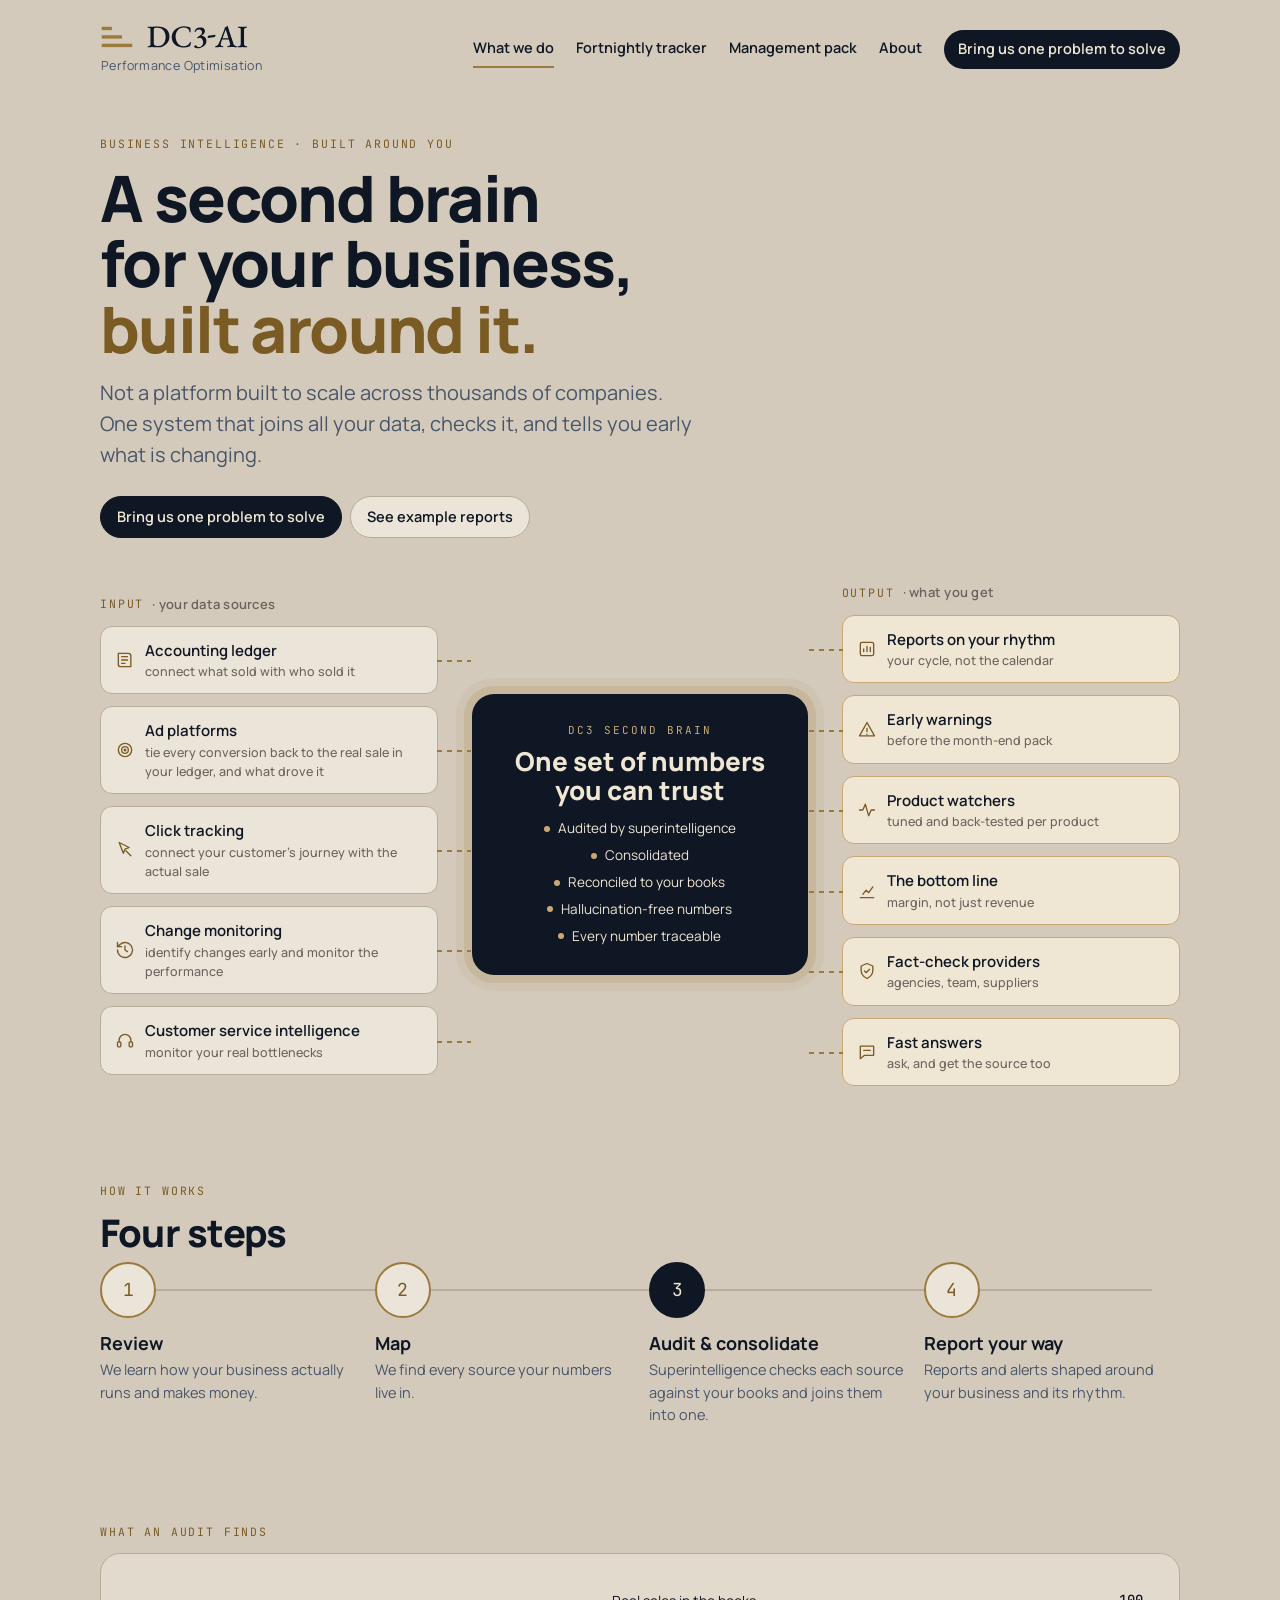
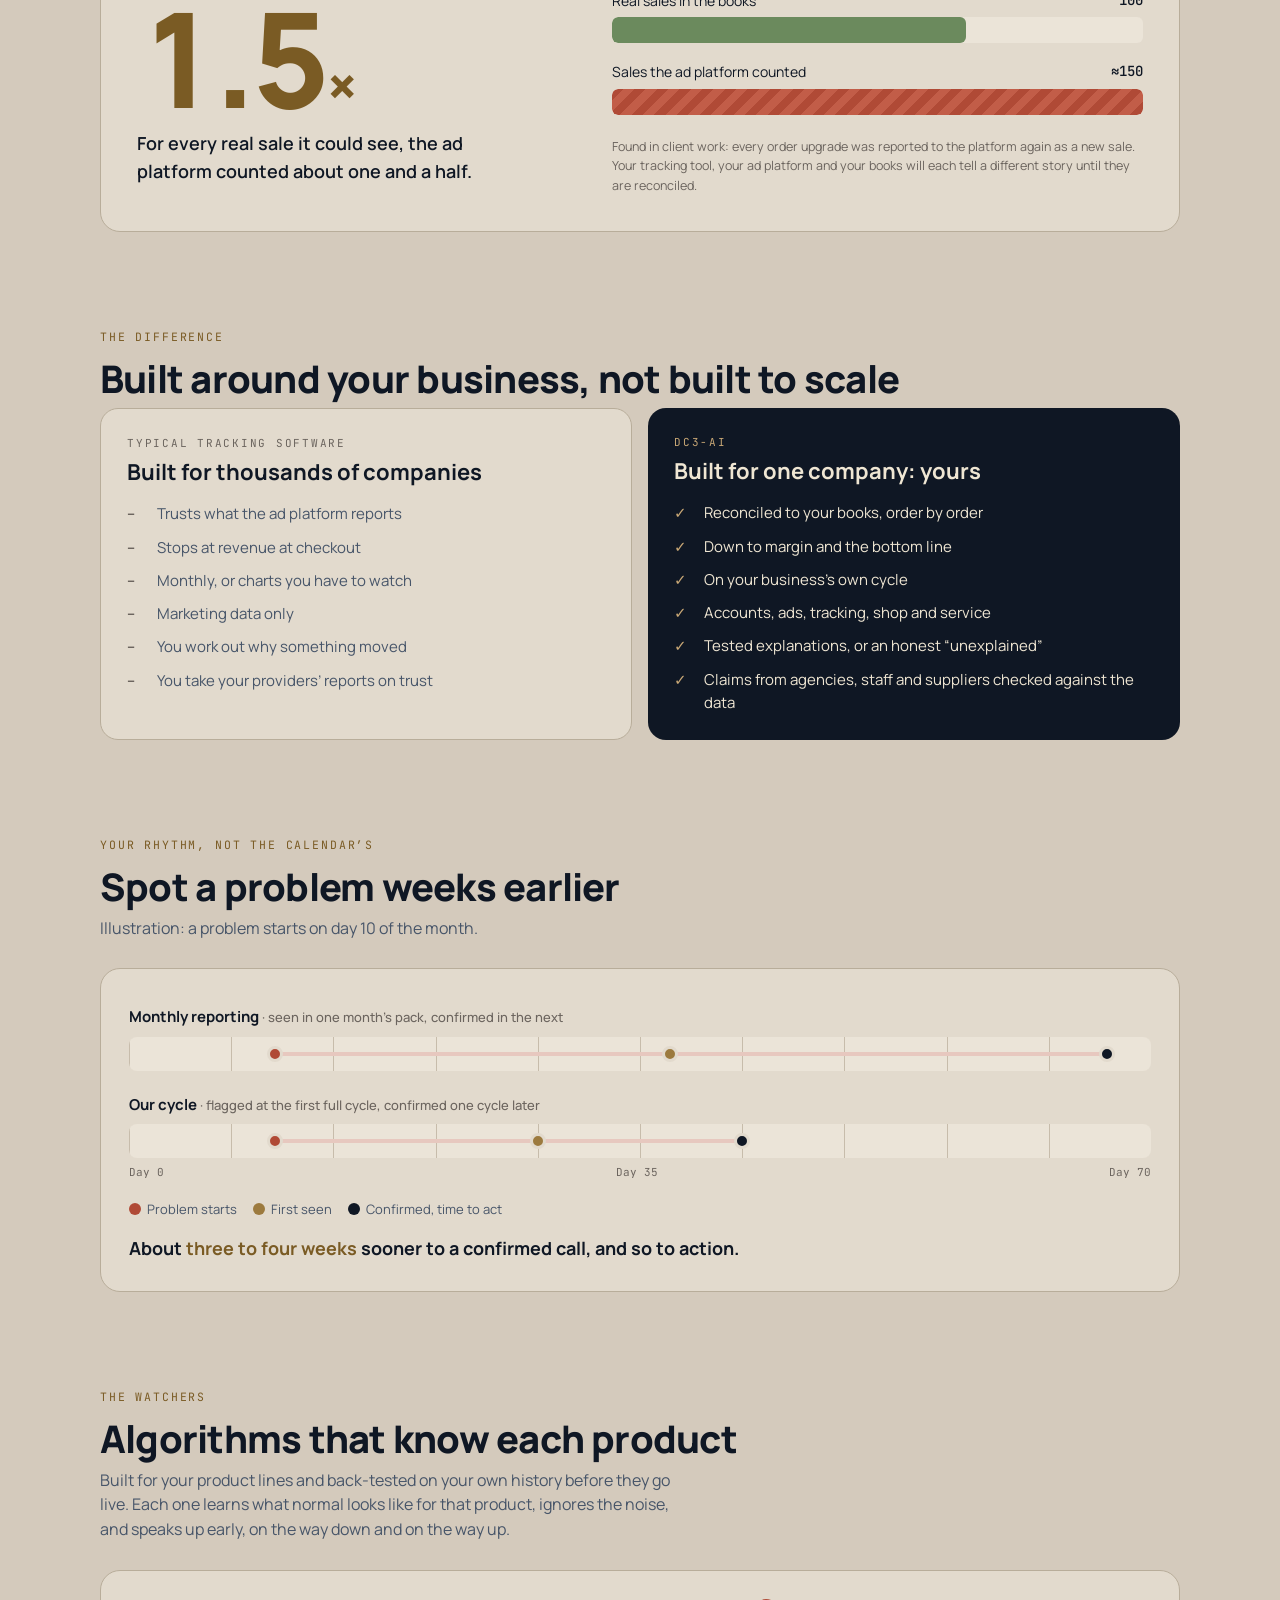
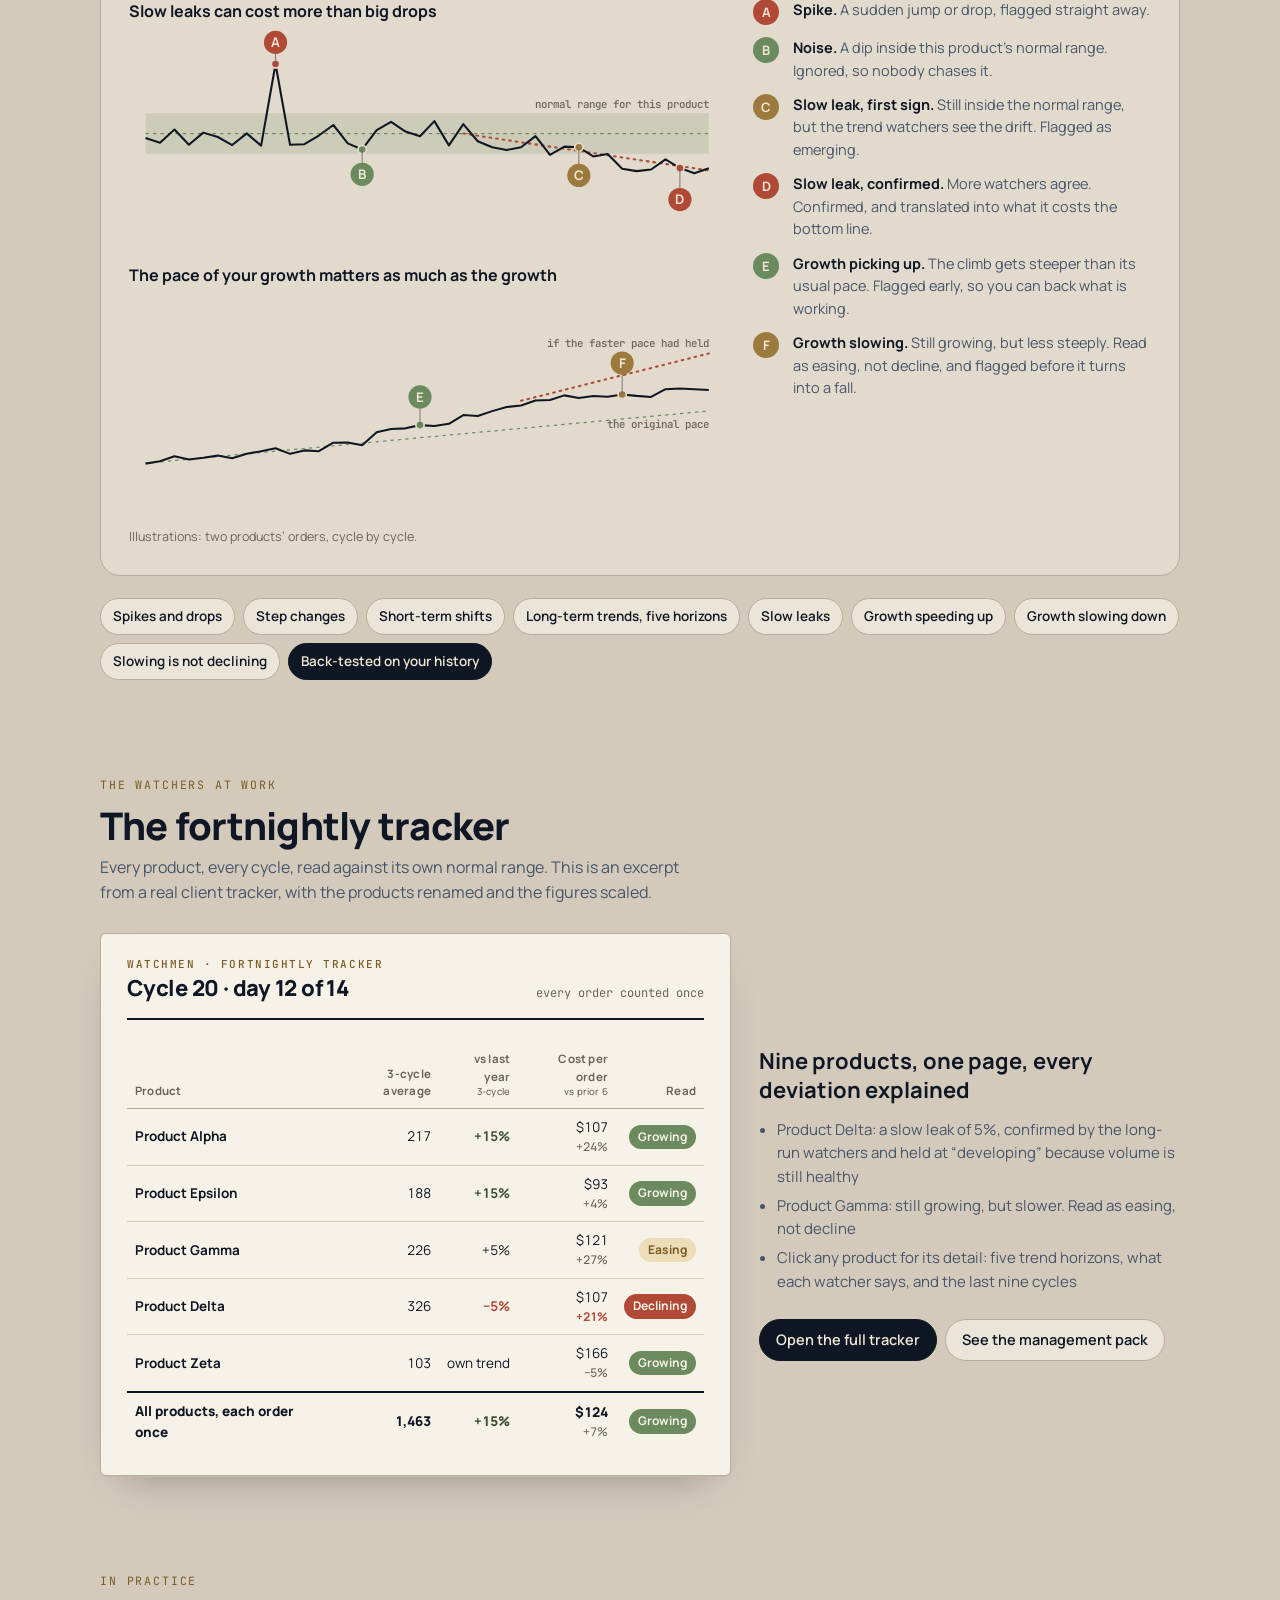
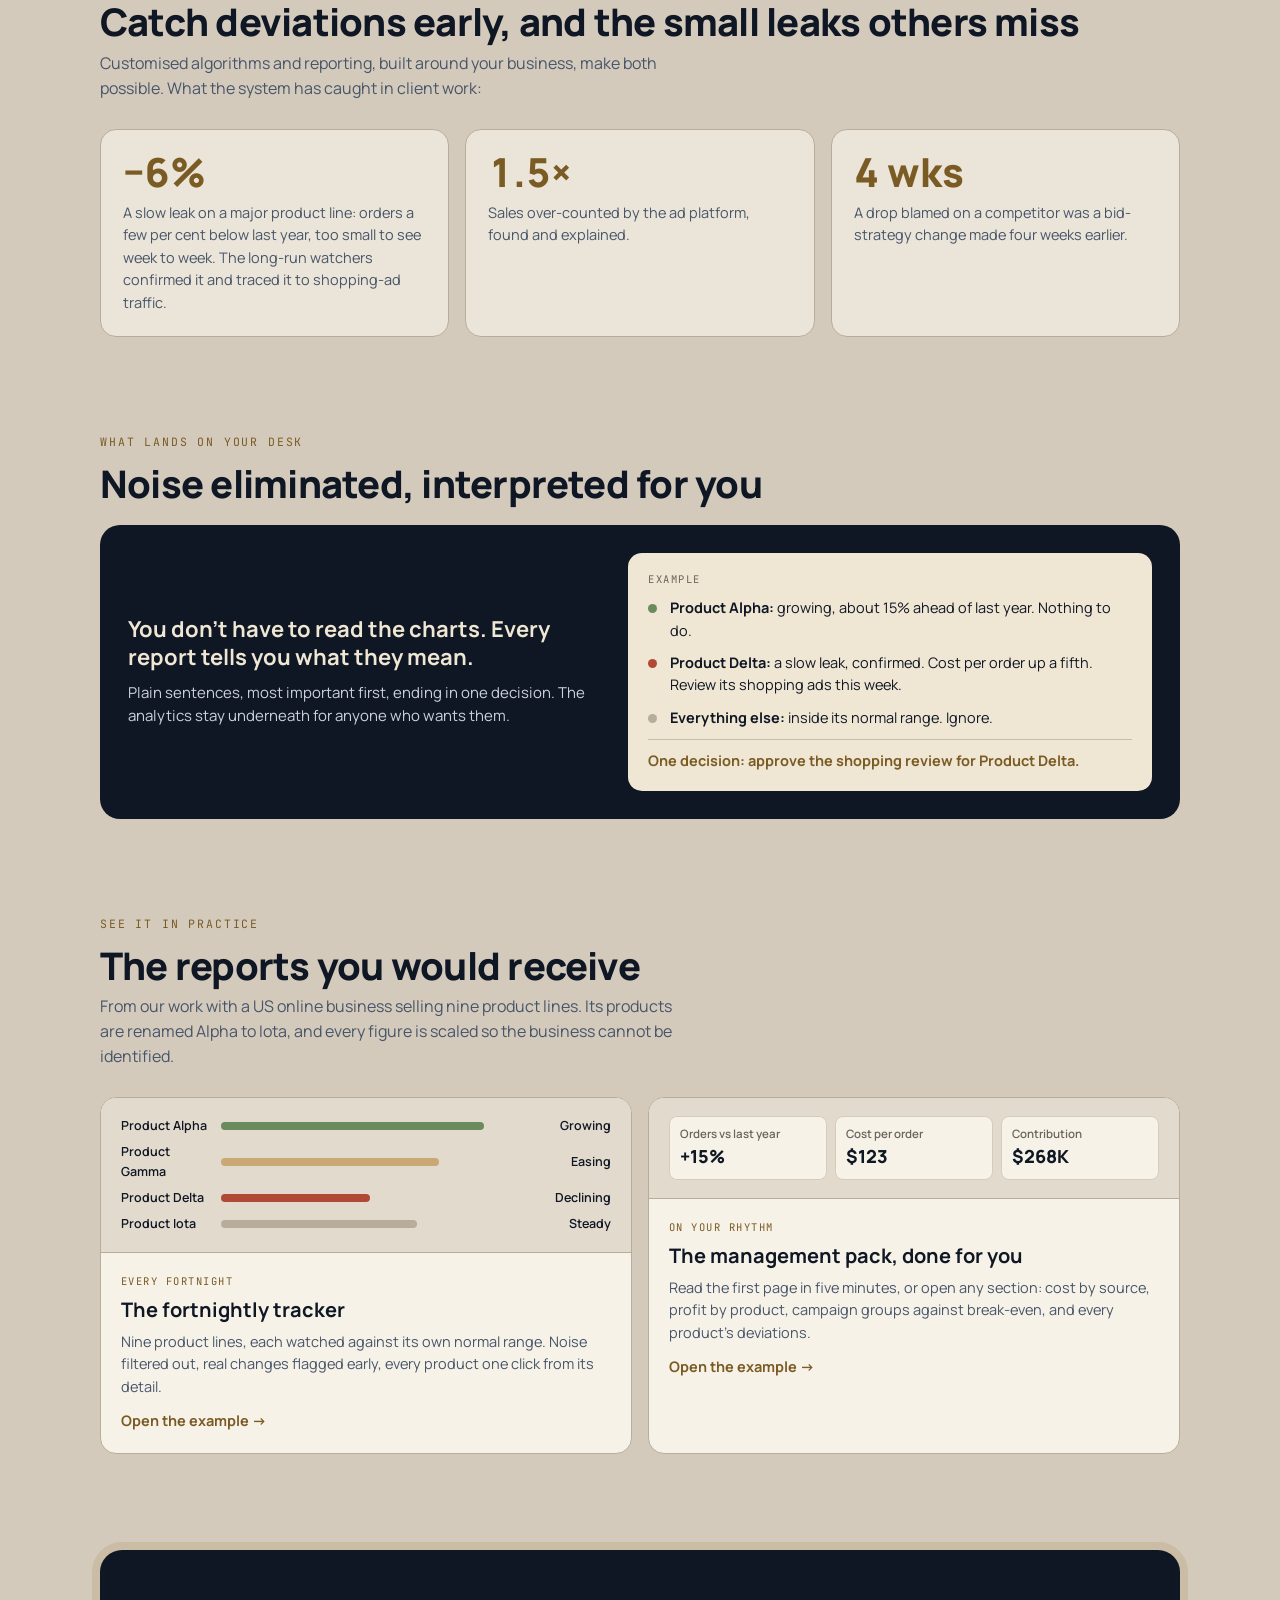
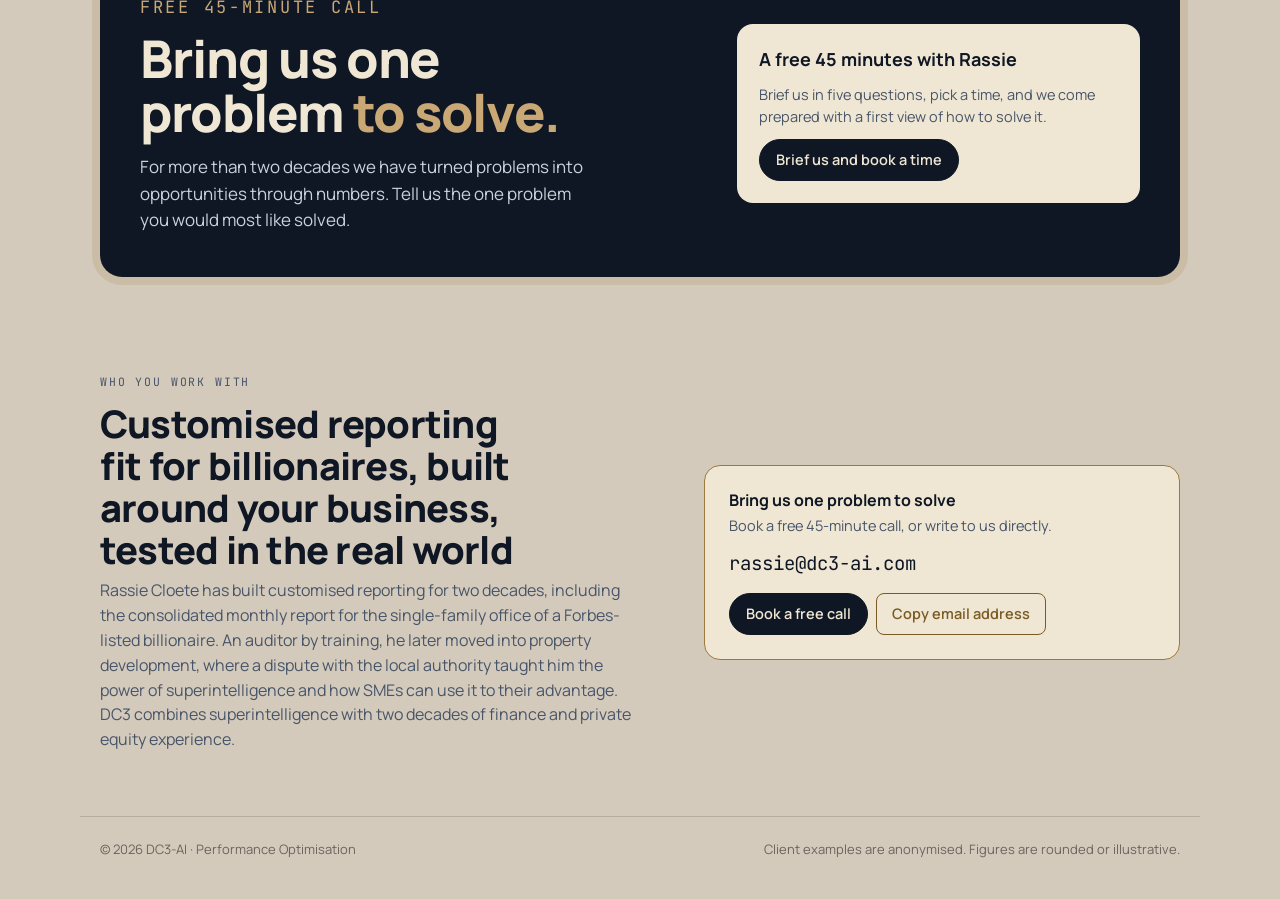
==== index.html @ 1745ac13 "Publish site from dc3-web-and-brand@0e9f03c" ====
<!doctype html>
<html lang="en-GB">
<head>
<meta charset="utf-8">
<meta name="viewport" content="width=device-width, initial-scale=1, viewport-fit=cover">
<title>DC3-AI · Performance Optimisation</title>
<meta name="description" content="A second brain for your business: every source joined, checked against your books, and turned into reports and early warnings built around how you make money.">
<link rel="icon" href="assets/favicon.svg" type="image/svg+xml">
<link rel="preconnect" href="https://fonts.googleapis.com">
<link rel="preconnect" href="https://fonts.gstatic.com" crossorigin>
<link href="https://fonts.googleapis.com/css2?family=Manrope:wght@400;500;600;700;800&family=JetBrains+Mono:wght@400;500&display=swap" rel="stylesheet">
<link rel="stylesheet" href="assets/site.css?v=2f9d309c">
</head>
<body>
<header class="site-head">
  <a class="lockup" href="index.html" aria-label="DC3-AI home">
    <img src="assets/logo.svg" alt="DC3-AI" width="150" height="26">
    <span class="descriptor">Performance Optimisation</span>
  </a>
  <nav class="site-nav" aria-label="Main">
    <a href="index.html" aria-current="page">What we do</a>
    <a href="examples/online-retail/fortnightly-tracker.html">Fortnightly tracker</a>
    <a href="examples/online-retail/management-pack.html">Management pack</a>
    <a href="index.html#about">About</a>
    <a class="cta" href="solve.html">Bring us one problem to solve</a>
  </nav>
</header>
<main class="wrap">
  <!-- HERO + DIAGRAM -->
  <div class="hero">
  <p class="eyebrow">Business intelligence · built around you</p>
  <h1>A second brain for your business, <em>built around it.</em></h1>
  <p class="lede">Not a platform built to scale across thousands of companies. One system that joins all your data, checks it, and tells you early what is changing.</p>

  <div class="button-row">
    <a class="btn key" href="solve.html">Bring us one problem to solve</a>
    <a class="btn" href="examples/index.html">See example reports</a>
  </div>
  </div>

  <div class="brain-map" role="img" aria-label="Your data sources flow into one audited system, which produces reports built around your business">
    <div class="col in">
      <div class="col-h">Input <b>· your data sources</b></div>
      <div class="node"><svg viewBox="0 0 24 24"><path d="M4 4h12a3 3 0 0 1 3 3v13H7a3 3 0 0 1-3-3z"/><path d="M8 8h7M8 12h7M8 16h4"/></svg><div>Accounting ledger<small>connect what sold with who sold it</small></div></div>
      <div class="node"><svg viewBox="0 0 24 24"><circle cx="12" cy="12" r="8"/><circle cx="12" cy="12" r="4"/><circle cx="12" cy="12" r="1"/></svg><div>Ad platforms<small>tie every conversion back to the real sale in your ledger, and what drove it</small></div></div>
      <div class="node"><svg viewBox="0 0 24 24"><path d="M5 3l12 6-5 2-2 5z"/><path d="M13 13l6 6"/></svg><div>Click tracking<small>connect your customer’s journey with the actual sale</small></div></div>
      <div class="node"><svg viewBox="0 0 24 24"><path d="M3 12a9 9 0 1 0 3-6.7L3 8"/><path d="M3 3v5h5"/><path d="M12 7v5l3 2"/></svg><div>Change monitoring<small>identify changes early and monitor the performance</small></div></div>
      <div class="node"><svg viewBox="0 0 24 24"><path d="M5 13v-2a7 7 0 0 1 14 0v2"/><rect x="3" y="13" width="4" height="6" rx="1"/><rect x="17" y="13" width="4" height="6" rx="1"/></svg><div>Customer service intelligence<small>monitor your real bottlenecks</small></div></div>
    </div>
    <div class="down" aria-hidden="true">↓</div>
    <div class="core">
      <div class="k">DC3 second brain</div>
      <div class="t">One set of numbers you can trust</div>
      <ul><li>Audited by superintelligence</li><li>Consolidated</li><li>Reconciled to your books</li><li>Hallucination-free numbers</li><li>Every number traceable</li></ul>
    </div>
    <div class="down" aria-hidden="true">↓</div>
    <div class="col out">
      <div class="col-h">Output <b>· what you get</b></div>
      <div class="node"><svg viewBox="0 0 24 24"><rect x="4" y="4" width="16" height="16" rx="2"/><path d="M8 15v-3M12 15V9M16 15v-5"/></svg><div>Reports on your rhythm<small>your cycle, not the calendar</small></div></div>
      <div class="node"><svg viewBox="0 0 24 24"><path d="M12 3l9 16H3z"/><path d="M12 10v4M12 17v.5"/></svg><div>Early warnings<small>before the month-end pack</small></div></div>
      <div class="node"><svg viewBox="0 0 24 24"><path d="M3 12h4l3-7 4 14 3-7h4"/></svg><div>Product watchers<small>tuned and back-tested per product</small></div></div>
      <div class="node"><svg viewBox="0 0 24 24"><path d="M4 20h16"/><path d="M7 16l4-5 3 3 5-7"/></svg><div>The bottom line<small>margin, not just revenue</small></div></div>
      <div class="node"><svg viewBox="0 0 24 24"><path d="M9 12l2 2 4-4"/><path d="M12 3l7 3v5c0 5-3 8-7 10-4-2-7-5-7-10V6z"/></svg><div>Fact-check providers<small>agencies, team, suppliers</small></div></div>
      <div class="node"><svg viewBox="0 0 24 24"><path d="M4 5h16v11H9l-5 4z"/><path d="M8 10h8"/></svg><div>Fast answers<small>ask, and get the source too</small></div></div>
    </div>
  </div>

  <!-- HOW WE WORK -->
  <section aria-labelledby="how">
    <p class="eyebrow">How it works</p>
    <h2 id="how">Four steps</h2>
    <div class="steps">
      <div class="st"><div class="dot">1</div><h3>Review</h3><p>We learn how your business actually runs and makes money.</p></div>
      <div class="st"><div class="dot">2</div><h3>Map</h3><p>We find every source your numbers live in.</p></div>
      <div class="st ai"><div class="dot">3</div><h3>Audit &amp; consolidate</h3><p>Superintelligence checks each source against your books and joins them into one.</p></div>
      <div class="st"><div class="dot">4</div><h3>Report your way</h3><p>Reports and alerts shaped around your business and its rhythm.</p></div>
    </div>
  </section>

  <!-- THE 1.5x STAT -->
  <section aria-labelledby="audit">
    <p class="eyebrow">What an audit finds</p>
    <div class="stat">
      <div>
        <div class="big">1.5<span>×</span></div>
        <p class="cap" id="audit">For every real sale it could see, the ad platform counted about one and a half.</p>
      </div>
      <div class="bars">
        <div><div class="bar-l"><span>Real sales in the books</span><b>100</b></div><div class="track"><div class="fill real" style="width:66.7%"></div></div></div>
        <div><div class="bar-l"><span>Sales the ad platform counted</span><b>≈150</b></div><div class="track"><div class="fill claim" style="width:100%"></div></div></div>
        <p class="note">Found in client work: every order upgrade was reported to the platform again as a new sale. Your tracking tool, your ad platform and your books will each tell a different story until they are reconciled.</p>
      </div>
    </div>
  </section>

  <!-- BUILT AROUND YOU -->
  <section aria-labelledby="vs">
    <p class="eyebrow">The difference</p>
    <h2 id="vs">Built around your business, not built to scale</h2>
    <div class="vs">
      <div class="side plain">
        <div class="k">Typical tracking software</div>
        <h3>Built for thousands of companies</h3>
        <ul>
          <li>Trusts what the ad platform reports</li>
          <li>Stops at revenue at checkout</li>
          <li>Monthly, or charts you have to watch</li>
          <li>Marketing data only</li>
          <li>You work out why something moved</li>
          <li>You take your providers’ reports on trust</li>
        </ul>
      </div>
      <div class="side dark">
        <div class="k">DC3-AI</div>
        <h3>Built for one company: yours</h3>
        <ul>
          <li>Reconciled to your books, order by order</li>
          <li>Down to margin and the bottom line</li>
          <li>On your business’s own cycle</li>
          <li>Accounts, ads, tracking, shop and service</li>
          <li>Tested explanations, or an honest “unexplained”</li>
          <li>Claims from agencies, staff and suppliers checked against the data</li>
        </ul>
      </div>
    </div>
  </section>

  <!-- RHYTHM TIMELINE -->
  <section aria-labelledby="rhythm">
    <p class="eyebrow">Your rhythm, not the calendar’s</p>
    <h2 id="rhythm">Spot a problem weeks earlier</h2>
    <p class="sub">Illustration: a problem starts on day 10 of the month.</p>
    <div class="rhythm">
      <div class="lanes">
        <div>
          <div class="lane-l">Monthly reporting <span>· seen in one month’s pack, confirmed in the next</span></div>
          <div class="line"><div class="tickmarks"></div>
            <div class="gap" style="left:14.3%;width:81.4%"></div>
            <div class="mk start" style="left:14.3%"></div><div class="mk seen" style="left:52.9%"></div><div class="mk conf" style="left:95.7%"></div>
          </div>
        </div>
        <div>
          <div class="lane-l">Our cycle <span>· flagged at the first full cycle, confirmed one cycle later</span></div>
          <div class="line"><div class="tickmarks"></div>
            <div class="gap" style="left:14.3%;width:45.7%"></div>
            <div class="mk start" style="left:14.3%"></div><div class="mk seen" style="left:40%"></div><div class="mk conf" style="left:60%"></div>
          </div>
        </div>
      </div>
      <div class="axis"><span>Day 0</span><span>Day 35</span><span>Day 70</span></div>
      <div class="legend"><span><i style="background:var(--bad)"></i>Problem starts</span><span><i style="background:var(--brass)"></i>First seen</span><span><i style="background:var(--ink)"></i>Confirmed, time to act</span></div>
      <p class="gain">About <em>three to four weeks</em> sooner to a confirmed call, and so to action.</p>
    </div>
  </section>

  <!-- THE WATCHERS -->
  <section aria-labelledby="watchers">
    <p class="eyebrow">The watchers</p>
    <h2 id="watchers">Algorithms that know each product</h2>
    <p class="sub">Built for your product lines and back-tested on your own history before they go live. Each one learns what normal looks like for that product, ignores the noise, and speaks up early, on the way down and on the way up.</p>
    <div class="watch">
      <div class="charts">
        <div><div class="chart-h">Slow leaks can cost more than big drops</div><svg class="wchart" viewBox="0 0 720 260" role="img" aria-label="A product's weekly orders: a spike, a dip inside the normal range, and a slow leak caught early"><polygon points="20.0,100.5 37.4,100.5 54.9,100.5 72.3,100.5 89.7,100.5 107.2,100.5 124.6,100.5 142.1,100.5 159.5,100.5 176.9,100.5 194.4,100.5 211.8,100.5 229.2,100.5 246.7,100.5 264.1,100.5 281.5,100.5 299.0,100.5 316.4,100.5 333.8,100.5 351.3,100.5 368.7,100.5 386.2,100.5 403.6,100.5 421.0,100.5 438.5,100.5 455.9,100.5 473.3,100.5 490.8,100.5 508.2,100.5 525.6,100.5 543.1,100.5 560.5,100.5 577.9,100.5 595.4,100.5 612.8,100.5 630.3,100.5 647.7,100.5 665.1,100.5 682.6,100.5 700.0,100.5 700.0,149.5 682.6,149.5 665.1,149.5 647.7,149.5 630.3,149.5 612.8,149.5 595.4,149.5 577.9,149.5 560.5,149.5 543.1,149.5 525.6,149.5 508.2,149.5 490.8,149.5 473.3,149.5 455.9,149.5 438.5,149.5 421.0,149.5 403.6,149.5 386.2,149.5 368.7,149.5 351.3,149.5 333.8,149.5 316.4,149.5 299.0,149.5 281.5,149.5 264.1,149.5 246.7,149.5 229.2,149.5 211.8,149.5 194.4,149.5 176.9,149.5 159.5,149.5 142.1,149.5 124.6,149.5 107.2,149.5 89.7,149.5 72.3,149.5 54.9,149.5 37.4,149.5 20.0,149.5" class="band"/><line x1="20" y1="125.0" x2="700" y2="125.0" class="norm"/><polyline points="403.6,125.0 700.0,169.6" class="trend"/><polyline points="20.0,130.5 37.4,136.0 54.9,120.2 72.3,138.5 89.7,123.9 107.2,129.2 124.6,138.9 142.1,124.8 159.5,139.6 176.9,41.0 194.4,138.5 211.8,137.9 229.2,127.4 246.7,114.7 264.1,136.9 281.5,144.2 299.0,121.0 316.4,110.9 333.8,122.6 351.3,128.3 368.7,110.0 386.2,139.3 403.6,113.7 421.0,134.3 438.5,141.5 455.9,144.9 473.3,141.5 490.8,128.2 508.2,150.8 525.6,140.8 543.1,141.6 560.5,152.6 577.9,149.7 595.4,167.6 612.8,170.4 630.3,168.4 647.7,156.1 665.1,166.7 682.6,172.9 700.0,166.9" class="series"/><circle cx="176.9" cy="41.0" r="5" class="pt hot"/><circle cx="281.5" cy="144.2" r="5" class="pt calm"/><circle cx="543.1" cy="141.6" r="5" class="pt warm"/><circle cx="665.1" cy="166.7" r="5" class="pt hot"/><line x1="176.9" y1="41.0" x2="176.9" y2="27.0" class="lead"/><circle cx="176.9" cy="15.0" r="14" class="m-hot"/><text x="176.9" y="20.5" class="mk-t">A</text><line x1="281.5" y1="144.2" x2="281.5" y2="186.2" class="lead"/><circle cx="281.5" cy="174.2" r="14" class="m-calm"/><text x="281.5" y="179.8" class="mk-t">B</text><line x1="543.1" y1="141.6" x2="543.1" y2="187.6" class="lead"/><circle cx="543.1" cy="175.6" r="14" class="m-warm"/><text x="543.1" y="181.1" class="mk-t">C</text><line x1="665.1" y1="166.7" x2="665.1" y2="216.7" class="lead"/><circle cx="665.1" cy="204.7" r="14" class="m-hot"/><text x="665.1" y="210.2" class="mk-t">D</text><text x="700" y="94.5" class="lbl" text-anchor="end">normal range for this product</text></svg></div>
        <div><div class="chart-h">The pace of your growth matters as much as the growth</div><svg class="wchart" viewBox="0 0 720 260" role="img" aria-label="A growing product: growth picks up, then slows while still growing"><polyline points="20.0,204.3 700.0,141.2" class="norm"/><polyline points="473.3,128.9 700.0,71.8" class="trend"/><polyline points="20.0,204.8 37.4,201.9 54.9,195.9 72.3,199.8 89.7,197.7 107.2,195.1 124.6,198.3 142.1,192.8 159.5,189.8 176.9,186.2 194.4,193.0 211.8,188.8 229.2,189.8 246.7,179.5 264.1,179.3 281.5,182.7 299.0,167.0 316.4,162.9 333.8,162.2 351.3,158.3 368.7,159.4 386.2,156.7 403.6,146.1 421.0,147.4 438.5,141.4 455.9,136.4 473.3,134.6 490.8,128.5 508.2,128.0 525.6,122.4 543.1,125.5 560.5,123.2 577.9,124.1 595.4,121.3 612.8,123.0 630.3,124.3 647.7,114.9 665.1,114.1 682.6,115.1 700.0,115.9" class="series"/><circle cx="351.3" cy="158.3" r="5" class="pt calm"/><circle cx="595.4" cy="121.3" r="5" class="pt warm"/><line x1="351.3" y1="158.3" x2="351.3" y2="136.3" class="lead"/><circle cx="351.3" cy="124.3" r="14" class="m-calm"/><text x="351.3" y="129.8" class="mk-t">E</text><line x1="595.4" y1="121.3" x2="595.4" y2="95.3" class="lead"/><circle cx="595.4" cy="83.3" r="14" class="m-warm"/><text x="595.4" y="88.8" class="mk-t">F</text><text x="700" y="63.8" class="lbl" text-anchor="end">if the faster pace had held</text><text x="700" y="161.2" class="lbl" text-anchor="end">the original pace</text></svg></div>
        <p class="chart-note">Illustrations: two products’ orders, cycle by cycle.</p>
      </div>
      <ul class="wkey">
        <li><span class="badge" style="background:var(--bad)">A</span><span><b>Spike.</b> A sudden jump or drop, flagged straight away.</span></li>
        <li><span class="badge" style="background:var(--ok-dot)">B</span><span><b>Noise.</b> A dip inside this product’s normal range. Ignored, so nobody chases it.</span></li>
        <li><span class="badge" style="background:var(--brass)">C</span><span><b>Slow leak, first sign.</b> Still inside the normal range, but the trend watchers see the drift. Flagged as emerging.</span></li>
        <li><span class="badge" style="background:var(--bad)">D</span><span><b>Slow leak, confirmed.</b> More watchers agree. Confirmed, and translated into what it costs the bottom line.</span></li>
        <li><span class="badge" style="background:var(--ok-dot)">E</span><span><b>Growth picking up.</b> The climb gets steeper than its usual pace. Flagged early, so you can back what is working.</span></li>
        <li><span class="badge" style="background:var(--brass)">F</span><span><b>Growth slowing.</b> Still growing, but less steeply. Read as easing, not decline, and flagged before it turns into a fall.</span></li>
      </ul>
    </div>
    <div class="chips" aria-label="What the watchers track">
      <span>Spikes and drops</span><span>Step changes</span><span>Short-term shifts</span><span>Long-term trends, five horizons</span><span>Slow leaks</span><span>Growth speeding up</span><span>Growth slowing down</span><span>Slowing is not declining</span><span class="key">Back-tested on your history</span>
    </div>
  </section>

  <!-- THE FORTNIGHTLY TRACKER -->
  <section aria-labelledby="tracker-h">
    <p class="eyebrow">The watchers at work</p>
    <h2 id="tracker-h">The fortnightly tracker</h2>
    <p class="sub">Every product, every cycle, read against its own normal range. This is an excerpt from a real client tracker, with the products renamed and the figures scaled.</p>
    <div class="tracker-peek">
      <div class="doc">
        <div class="doc-head"><div class="t"><span>Watchmen · fortnightly tracker</span>Cycle 20 · day 12 of 14</div><div class="meta">every order counted once</div></div>
        <div class="tbl">
          <table>
            <thead><tr><th>Product</th><th>3-cycle average</th><th>vs last year<small>3-cycle</small></th><th>Cost per order<small>vs prior 6</small></th><th>Read</th></tr></thead>
            <tbody>
              <tr><td><b>Product Alpha</b></td><td>217</td><td class="up">+15%</td><td>$107 <small>+24%</small></td><td><span class="pill up">Growing</span></td></tr>
              <tr><td><b>Product Epsilon</b></td><td>188</td><td class="up">+15%</td><td>$93 <small>+4%</small></td><td><span class="pill up">Growing</span></td></tr>
              <tr><td><b>Product Gamma</b></td><td>226</td><td>+5%</td><td>$121 <small>+27%</small></td><td><span class="pill warn">Easing</span></td></tr>
              <tr><td><b>Product Delta</b></td><td>326</td><td class="dn">−5%</td><td>$107 <small class="dn">+21%</small></td><td><span class="pill bad">Declining</span></td></tr>
              <tr><td><b>Product Zeta</b></td><td>103</td><td>own trend</td><td>$166 <small>−5%</small></td><td><span class="pill up">Growing</span></td></tr>
              <tr class="total"><td>All products, each order once</td><td>1,463</td><td class="up">+15%</td><td>$124 <small>+7%</small></td><td><span class="pill up">Growing</span></td></tr>
            </tbody>
          </table>
        </div>
      </div>
      <div>
        <h3 style="font-size:22px">Nine products, one page, every deviation explained</h3>
        <ul>
          <li>Product Delta: a slow leak of 5%, confirmed by the long-run watchers and held at “developing” because volume is still healthy</li>
          <li>Product Gamma: still growing, but slower. Read as easing, not decline</li>
          <li>Click any product for its detail: five trend horizons, what each watcher says, and the last nine cycles</li>
        </ul>
        <div class="button-row"><a class="btn key" href="examples/online-retail/fortnightly-tracker.html">Open the full tracker</a><a class="btn" href="examples/online-retail/management-pack.html">See the management pack</a></div>
      </div>
    </div>
  </section>

  <!-- PROOF TILES -->
  <section aria-labelledby="proof">
    <p class="eyebrow">In practice</p>
    <h2 id="proof">Catch deviations early, and the small leaks others miss</h2>
    <p class="sub">Customised algorithms and reporting, built around your business, make both possible. What the system has caught in client work:</p>
    <div class="tiles">
      <div class="tile"><div class="num">−6%</div><p>A slow leak on a major product line: orders a few per cent below last year, too small to see week to week. The long-run watchers confirmed it and traced it to shopping-ad traffic.</p></div>
      <div class="tile"><div class="num">1.5×</div><p>Sales over-counted by the ad platform, found and explained.</p></div>
      <div class="tile"><div class="num">4 wks</div><p>A drop blamed on a competitor was a bid-strategy change made four weeks earlier.</p></div>
    </div>
  </section>

  <!-- INTERPRETED FOR YOU -->
  <section aria-labelledby="desk">
    <p class="eyebrow">What lands on your desk</p>
    <h2 id="desk">Noise eliminated, interpreted for you</h2>
    <div class="interpret">
      <div>
        <h3>You don’t have to read the charts. Every report tells you what they mean.</h3>
        <p>Plain sentences, most important first, ending in one decision. The analytics stay underneath for anyone who wants them.</p>
      </div>
      <div class="sample" aria-label="Example of an interpreted report">
        <div class="sample-k">Example</div>
        <p><span class="s-dot" style="background:var(--ok-dot)"></span><span><b>Product Alpha:</b> growing, about 15% ahead of last year. Nothing to do.</span></p>
        <p><span class="s-dot" style="background:var(--bad)"></span><span><b>Product Delta:</b> a slow leak, confirmed. Cost per order up a fifth. Review its shopping ads this week.</span></p>
        <p><span class="s-dot" style="background:var(--line)"></span><span><b>Everything else:</b> inside its normal range. Ignore.</span></p>
        <p class="decision">One decision: approve the shopping review for Product Delta.</p>
      </div>
    </div>
  </section>


  <!-- SEE IT IN PRACTICE -->
  <section aria-labelledby="practice">
    <p class="eyebrow">See it in practice</p>
    <h2 id="practice">The reports you would receive</h2>
    <p class="sub">From our work with a US online business selling nine product lines. Its products are renamed Alpha to Iota, and every figure is scaled so the business cannot be identified.</p>
    <div class="ex-grid">
      <a class="ex" href="examples/online-retail/fortnightly-tracker.html">
        <div class="peek" aria-hidden="true">
          <div class="peek-rows">
            <div class="peek-row"><span>Product Alpha</span><i style="width:80%"></i><span>Growing</span></div>
            <div class="peek-row"><span>Product Gamma</span><i class="warn" style="width:64%"></i><span>Easing</span></div>
            <div class="peek-row"><span>Product Delta</span><i class="bad" style="width:46%"></i><span>Declining</span></div>
            <div class="peek-row"><span>Product Iota</span><i class="neutral" style="width:58%"></i><span>Steady</span></div>
          </div>
        </div>
        <div class="body">
          <span class="k">Every fortnight</span>
          <h3>The fortnightly tracker</h3>
          <p>Nine product lines, each watched against its own normal range. Noise filtered out, real changes flagged early, every product one click from its detail.</p>
          <span class="go">Open the example →</span>
        </div>
      </a>
      <a class="ex" href="examples/online-retail/management-pack.html">
        <div class="peek" aria-hidden="true">
          <div class="peek-kpis">
            <div>Orders vs last year<b>+15%</b></div>
            <div>Cost per order<b>$123</b></div>
            <div>Contribution<b>$268K</b></div>
          </div>
        </div>
        <div class="body">
          <span class="k">On your rhythm</span>
          <h3>The management pack, done for you</h3>
          <p>Read the first page in five minutes, or open any section: cost by source, profit by product, campaign groups against break-even, and every product’s deviations.</p>
          <span class="go">Open the example →</span>
        </div>
      </a>
    </div>
  </section>

  <!-- THE SLOGAN -->
  <div class="slogan" role="region" aria-labelledby="slogan-h">
    <div>
      <p class="eyebrow">Free 45-minute call</p>
      <h2 id="slogan-h">Bring us one problem <em>to solve.</em></h2>
      <p>For more than two decades we have turned problems into opportunities through numbers. Tell us the one problem you would most like solved.</p>
    </div>
    <div class="offer">
      <b>A free 45 minutes with Rassie</b>
      <p>Brief us in five questions, pick a time, and we come prepared with a first view of how to solve it.</p>
      <a class="btn key" href="solve.html">Brief us and book a time</a>
    </div>
  </div>

  <!-- ABOUT + CONTACT -->
  <section class="end" id="about" aria-labelledby="who">
    <div>
      <p class="eyebrow">Who you work with</p>
      <h2 id="who">Customised reporting fit for billionaires, built around your business, tested in the real world</h2>
      <p>Rassie Cloete has built customised reporting for two decades, including the consolidated monthly report for the single-family office of a Forbes-listed billionaire. An auditor by training, he later moved into property development, where a dispute with the local authority taught him the power of superintelligence and how SMEs can use it to their advantage. DC3 combines superintelligence with two decades of finance and private equity experience.</p>
    </div>
    <div class="contact" id="contact">
      <h3>Bring us one problem to solve</h3>
      <p>Book a free 45-minute call, or write to us directly.</p>
      <p class="addr" id="addr">rassie@dc3-ai.com</p>
      <div class="button-row" style="margin-top:0"><a class="btn key" href="solve.html">Book a free call</a><button type="button" class="btn" data-copy="addr">Copy email address</button></div>
    </div>
  </section>
</main>
<footer class="site-foot">
  <span>© 2026 DC3-AI · Performance Optimisation</span>
  <span>Client examples are anonymised. Figures are rounded or illustrative.</span>
</footer>
<script>
  // Copy buttons: any button with data-copy="<element id>" copies that element's text.
  document.querySelectorAll('button[data-copy]').forEach(function (btn) {
    var label = btn.textContent;
    btn.addEventListener('click', function () {
      var el = document.getElementById(btn.getAttribute('data-copy'));
      var text = el.textContent.trim();
      var fallback = function () {
        var r = document.createRange(); r.selectNodeContents(el);
        var s = window.getSelection(); s.removeAllRanges(); s.addRange(r);
        btn.textContent = 'Selected: press Ctrl+C';
      };
      if (navigator.clipboard && navigator.clipboard.writeText) {
        navigator.clipboard.writeText(text).then(function () {
          btn.textContent = 'Copied';
          setTimeout(function () { btn.textContent = label; }, 1800);
        }, fallback);
      } else { fallback(); }
    });
  });
</script>
</body>
</html>
---- assets/site.css ----
/* DC3-AI website — shared styles.
   Tokens mirror brand/tokens.css (Sage-bone canvas, brass accent, Manrope + JetBrains Mono).
   Single light theme by choice: the DC3 public brand has no dark variant. */
:root {
  color-scheme: light;
  --bg: #d4cabc;
  --surface: #e2dacd;
  --surface-high: #ebe4d8;
  --cream: #efe6d3;
  --paper: #f7f2e8;
  --ink: #0f1724;
  --dim: #475569;
  --muted: #6b645e;
  --line: #b8ad9a;
  --line-soft: #c7bcab;
  --line-faint: #d6ccbb;
  --brass: #9c7a3e;
  --brass-deep: #7a5b24;
  --brass-soft: #c9a876;
  --ok: #3d4f33;
  --ok-dot: #6b8a5d;
  --ok-bg: #d5dfcc;
  --warn-bg: #ecdcb8;
  --bad: #b04a36;
  --bad-bg: #e7c8bf;
  --on-ink-dim: #cbd2dc;
  --font-body: 'Manrope', system-ui, -apple-system, 'Segoe UI', sans-serif;
  --font-mono: 'JetBrains Mono', ui-monospace, Consolas, monospace;
}
* { box-sizing: border-box; }
html { scroll-behavior: smooth; }
@media (prefers-reduced-motion: reduce) { html { scroll-behavior: auto; } }
body { margin: 0; background: var(--bg); color: var(--ink); font-family: var(--font-body); font-size: 16px; line-height: 1.55; }
img { max-width: 100%; }
p { margin: 0; }
a { color: var(--brass-deep); }
:focus-visible { outline: 2px solid var(--brass-deep); outline-offset: 2px; }
td, .kpi b, .br .v, .big, .tile .num { font-variant-numeric: tabular-nums; }
.wrap { max-width: 1120px; margin: 0 auto; padding-inline: 20px; padding-block: 0 64px; }

/* ---------- site header and footer ---------- */
.site-head { max-width: 1120px; margin: 0 auto; padding-inline: 20px; padding-block: 24px; display: flex; flex-wrap: wrap; align-items: center; justify-content: space-between; gap: 18px; }
.lockup { display: inline-flex; flex-direction: column; align-items: flex-start; gap: 6px; text-decoration: none; }
.lockup img { height: 26px; width: auto; display: block; }
.descriptor { font-size: 12.5px; color: var(--dim); letter-spacing: .03em; padding-left: 1px; white-space: nowrap; }
.site-nav { display: flex; flex-wrap: wrap; align-items: center; gap: 4px 22px; }
.site-nav a { color: var(--ink); text-decoration: none; font-size: 14.5px; font-weight: 600; padding-block: 6px; border-bottom: 2px solid transparent; }
.site-nav a:hover { border-bottom-color: var(--brass-soft); }
.site-nav a[aria-current="page"] { border-bottom-color: var(--brass); }
.site-nav a.cta { padding: 8px 14px; border-radius: 999px; background: var(--ink); color: var(--cream); border: 0; }
.site-nav a.cta:hover { background: var(--brass-deep); }
.site-foot { max-width: 1120px; margin: 0 auto; padding-inline: 20px; padding-block: 22px 40px; border-top: 1px solid var(--line); display: flex; flex-wrap: wrap; justify-content: space-between; gap: 12px; font-size: 13px; color: var(--muted); }
.site-foot a { color: var(--muted); }
.crumbs { font-family: var(--font-mono); font-size: 12px; color: var(--muted); margin: 8px 0 18px; }
.crumbs a { color: var(--muted); }

/* ---------- type ---------- */
.eyebrow { font-family: var(--font-mono); font-size: 11.5px; letter-spacing: .16em; text-transform: uppercase; color: var(--brass-deep); margin-bottom: 12px; }
h1 { font-size: clamp(34px, 6vw, 64px); line-height: 1.02; letter-spacing: -.025em; font-weight: 800; margin: 0 0 16px; text-wrap: balance; max-width: 17ch; }
h1 em, h2 em { font-style: normal; color: var(--brass-deep); }
h2 { font-size: clamp(26px, 3.8vw, 38px); line-height: 1.1; letter-spacing: -.02em; font-weight: 800; margin: 0 0 8px; text-wrap: balance; }
h3 { font-size: 16px; line-height: 1.3; font-weight: 700; margin: 0 0 4px; }
.lede { font-size: clamp(17px, 2vw, 20px); color: var(--dim); max-width: 50ch; }
section { margin-top: 96px; scroll-margin-top: 16px; }
.hero { padding-top: 36px; }
.sub { color: var(--dim); max-width: 58ch; margin-bottom: 28px; }
.button-row { display: flex; flex-wrap: wrap; gap: 8px; margin-top: 26px; }
.btn { display: inline-block; font-size: 14.5px; font-weight: 600; color: var(--ink); text-decoration: none; padding: 9px 16px; border-radius: 999px; border: 1px solid var(--line); background: var(--surface-high); }
.btn:hover { border-color: var(--brass-deep); }
.btn.key { background: var(--ink); color: var(--cream); border-color: var(--ink); }
.btn.key:hover { background: var(--brass-deep); border-color: var(--brass-deep); }

/* ---------- the second-brain diagram ---------- */
.brain-map { margin-top: 44px; display: grid; grid-template-columns: minmax(0, 1fr) minmax(220px, .9fr) minmax(0, 1fr); align-items: center; }
.col { display: grid; gap: 12px; }
.col-h { font-family: var(--font-mono); font-size: 11.5px; letter-spacing: .16em; text-transform: uppercase; color: var(--brass-deep); display: flex; align-items: center; gap: 8px; }
.col-h b { font-family: var(--font-body); font-size: 13px; letter-spacing: .02em; text-transform: none; color: var(--muted); font-weight: 600; }
.col.in .col-h { margin-right: 34px; }
.col.out .col-h { margin-left: 34px; }
.node { position: relative; display: flex; align-items: center; gap: 10px; background: var(--surface-high); border: 1px solid var(--line); border-radius: 12px; padding: 12px 14px; font-weight: 600; font-size: 15px; }
.node svg { flex: none; width: 20px; height: 20px; stroke: var(--brass-deep); fill: none; stroke-width: 1.6; stroke-linecap: round; stroke-linejoin: round; }
.node small { display: block; font-weight: 500; font-size: 12.5px; color: var(--muted); }
.col.in .node { margin-right: 34px; }
.col.out .node { margin-left: 34px; background: var(--cream); border-color: var(--brass-soft); }
.col.in .node::after, .col.out .node::before { content: ""; position: absolute; top: 50%; width: 34px; height: 2px; background-image: linear-gradient(90deg, var(--brass) 50%, transparent 50%); background-size: 10px 2px; animation: flow 1.2s linear infinite; }
.col.in .node::after { left: 100%; }
.col.out .node::before { right: 100%; }
@keyframes flow { to { background-position: 10px 0; } }
.core { background: var(--ink); color: var(--cream); border-radius: 22px; padding: 28px 22px; text-align: center; box-shadow: 0 0 0 8px rgba(156,122,62,.18), 0 0 0 16px rgba(156,122,62,.08); }
.core .k { font-family: var(--font-mono); font-size: 11px; letter-spacing: .18em; text-transform: uppercase; color: var(--brass-soft); }
.core .t { font-size: 26px; font-weight: 800; line-height: 1.1; margin: 8px 0 14px; }
.core ul { list-style: none; margin: 0; padding: 0; display: grid; gap: 6px; font-size: 13.5px; }
.core li { display: flex; align-items: center; justify-content: center; gap: 8px; }
.core li::before { content: ""; width: 6px; height: 6px; border-radius: 50%; background: var(--brass-soft); }
.down { display: none; }

/* ---------- four steps ---------- */
.steps { display: grid; grid-template-columns: repeat(4, minmax(0, 1fr)); gap: 18px; position: relative; }
.steps::before { content: ""; position: absolute; left: 28px; right: 28px; top: 27px; height: 2px; background: var(--line); }
.steps.three { grid-template-columns: repeat(3, minmax(0, 1fr)); }
.st { position: relative; }
.st .dot { width: 56px; height: 56px; border-radius: 50%; display: grid; place-items: center; background: var(--surface-high); border: 2px solid var(--brass); font-family: var(--font-mono); font-size: 18px; color: var(--brass-deep); margin-bottom: 14px; position: relative; }
.st.ai .dot { background: var(--ink); color: var(--cream); border-color: var(--ink); }
.st p { color: var(--dim); font-size: 14.5px; }
.st h3 { font-size: 18px; }

/* ---------- big stat with bars ---------- */
.stat { display: grid; grid-template-columns: minmax(0, .9fr) minmax(0, 1.1fr); gap: 40px; align-items: center; background: var(--surface); border: 1px solid var(--line); border-radius: 20px; padding: 36px; }
.big { font-size: clamp(72px, 12vw, 132px); font-weight: 800; line-height: .9; letter-spacing: -.04em; color: var(--brass-deep); }
.big span { font-size: .45em; letter-spacing: 0; }
.stat .cap { font-size: 18px; font-weight: 600; margin-top: 12px; max-width: 28ch; }
.bars { display: grid; gap: 18px; }
.bar-l { display: flex; justify-content: space-between; gap: 12px; font-size: 14px; margin-bottom: 6px; }
.bar-l b { font-family: var(--font-mono); font-weight: 500; white-space: nowrap; }
.track { height: 26px; border-radius: 6px; background: var(--surface-high); overflow: hidden; }
.fill { height: 100%; border-radius: 6px; }
.fill.real { background: var(--ok-dot); }
.fill.claim { background: repeating-linear-gradient(135deg, var(--bad) 0 8px, #c25d48 8px 16px); }
.stat .note { font-size: 12.5px; color: var(--muted); margin-top: 4px; }

/* ---------- two-sided comparison ---------- */
.vs, .ease { display: grid; grid-template-columns: minmax(0, 1fr) minmax(0, 1fr); gap: 16px; }
.ease { margin-bottom: 26px; }
.side { border-radius: 18px; padding: 26px; }
.side.plain { background: var(--surface); border: 1px solid var(--line); }
.side.dark { background: var(--ink); color: var(--cream); }
.side .k { font-family: var(--font-mono); font-size: 11px; letter-spacing: .16em; text-transform: uppercase; color: var(--muted); }
.side.dark .k { color: var(--brass-soft); }
.side h3 { font-size: 22px; margin: 6px 0 16px; }
.side ul { list-style: none; margin: 0; padding: 0; display: grid; gap: 10px; }
.side li { display: grid; grid-template-columns: 22px minmax(0, 1fr); gap: 8px; font-size: 15px; }
.side.plain li { color: var(--dim); }
.side.plain li::before { content: "–"; color: var(--muted); font-weight: 700; }
.side.dark li::before { content: "✓"; color: var(--brass-soft); font-weight: 700; }

/* ---------- rhythm timeline ---------- */
.rhythm { background: var(--surface); border: 1px solid var(--line); border-radius: 20px; padding: 28px; }
.lanes { display: grid; gap: 22px; margin-top: 8px; }
.lane-l { font-weight: 700; font-size: 15px; margin-bottom: 8px; }
.lane-l span { font-weight: 500; color: var(--muted); font-size: 13px; }
.line { position: relative; height: 34px; border-radius: 8px; background: var(--surface-high); }
.tickmarks { position: absolute; inset: 0; background-image: repeating-linear-gradient(90deg, var(--line-soft) 0 1px, transparent 1px calc(100% / 10)); border-radius: 8px; }
.mk { position: absolute; top: 50%; transform: translate(-50%, -50%); width: 16px; height: 16px; border-radius: 50%; border: 3px solid var(--surface); }
.mk.start { background: var(--bad); }
.mk.seen { background: var(--brass); }
.mk.conf { background: var(--ink); }
.gap { position: absolute; top: 50%; height: 4px; transform: translateY(-50%); background: var(--bad-bg); }
.axis { display: flex; justify-content: space-between; font-family: var(--font-mono); font-size: 11px; color: var(--muted); margin-top: 6px; }
.legend { display: flex; flex-wrap: wrap; gap: 16px; margin-top: 18px; font-size: 13px; color: var(--dim); }
.legend span { display: inline-flex; align-items: center; gap: 6px; }
.legend i { width: 12px; height: 12px; border-radius: 50%; display: inline-block; }
.gain { margin-top: 16px; font-size: 18px; font-weight: 700; }
.gain em { font-style: normal; color: var(--brass-deep); }

/* ---------- the watchers ---------- */
.watch { display: grid; grid-template-columns: minmax(0, 1.5fr) minmax(0, 1fr); gap: 28px; align-items: start; background: var(--surface); border: 1px solid var(--line); border-radius: 20px; padding: 28px; }
.wchart { width: 100%; height: auto; display: block; }
.wchart .band { fill: var(--ok-dot); opacity: .18; }
.wchart .norm { stroke: var(--ok-dot); stroke-width: 1.5; stroke-dasharray: 4 5; fill: none; }
.wchart .trend { stroke: var(--bad); stroke-width: 2.5; stroke-dasharray: 2 6; stroke-linecap: round; fill: none; }
.wchart .series { stroke: var(--ink); stroke-width: 2.5; fill: none; stroke-linejoin: round; }
.wchart .pt { stroke: var(--surface); stroke-width: 2; }
.wchart .hot, .wchart .m-hot { fill: var(--bad); }
.wchart .warm, .wchart .m-warm { fill: var(--brass); }
.wchart .calm, .wchart .m-calm { fill: var(--ok-dot); }
.wchart .lead { stroke: var(--muted); stroke-width: 1; }
.wchart .mk-t { fill: var(--cream); font: 700 16px var(--font-body); text-anchor: middle; }
.wchart .lbl { fill: var(--muted); font: 500 13px var(--font-mono); }
.charts { display: grid; gap: 18px; }
.chart-h { font-size: 16px; font-weight: 700; color: var(--ink); margin-bottom: 6px; }
.chart-note { font-size: 12.5px; color: var(--muted); }
.wkey { list-style: none; margin: 0; padding: 0; display: grid; gap: 12px; }
.wkey li { display: grid; grid-template-columns: 30px minmax(0, 1fr); gap: 10px; font-size: 14.5px; color: var(--dim); }
.wkey b { color: var(--ink); }
.wkey .badge { width: 26px; height: 26px; border-radius: 50%; display: grid; place-items: center; color: var(--cream); font-weight: 700; font-size: 13px; }
.chips { display: flex; flex-wrap: wrap; gap: 8px; margin-top: 22px; }
.chips span { padding: 7px 12px; border-radius: 999px; border: 1px solid var(--line); background: var(--surface-high); font-size: 13.5px; font-weight: 600; }
.chips span.key { background: var(--ink); color: var(--cream); border-color: var(--ink); }

/* ---------- proof tiles ---------- */
.tiles { display: grid; grid-template-columns: repeat(3, minmax(0, 1fr)); gap: 16px; }
.tile { background: var(--surface-high); border: 1px solid var(--line); border-radius: 16px; padding: 22px; }
.tile .num { font-size: 40px; font-weight: 800; line-height: 1; color: var(--brass-deep); margin-bottom: 10px; }
.tile p { color: var(--dim); font-size: 14.5px; }

/* ---------- interpreted for you ---------- */
.interpret { margin-top: 20px; display: grid; grid-template-columns: minmax(0, 1fr) minmax(0, 1.1fr); gap: 24px; align-items: center; background: var(--ink); color: var(--cream); border-radius: 20px; padding: 28px; }
.interpret h3 { font-size: 22px; line-height: 1.25; margin-bottom: 10px; }
.interpret > div:first-child > p { color: var(--on-ink-dim); font-size: 15px; }
.sample { background: var(--cream); color: var(--ink); border-radius: 14px; padding: 18px 20px; display: grid; gap: 10px; }
.sample-k { font-family: var(--font-mono); font-size: 10.5px; letter-spacing: .14em; text-transform: uppercase; color: var(--muted); }
.sample p { color: var(--ink); font-size: 14.5px; display: grid; grid-template-columns: 14px minmax(0, 1fr); gap: 8px; align-items: baseline; }
.s-dot { width: 9px; height: 9px; border-radius: 50%; display: inline-block; }
.sample .decision { display: block; border-top: 1px solid var(--line-soft); padding-top: 10px; font-weight: 700; color: var(--brass-deep); }

/* ---------- example cards (home + examples hub) ---------- */
.ex-grid { display: grid; grid-template-columns: repeat(2, minmax(0, 1fr)); gap: 16px; }
.ex { display: grid; grid-template-rows: auto 1fr; background: var(--paper); border: 1px solid var(--line); border-radius: 16px; overflow: hidden; color: var(--ink); text-decoration: none; transition: transform .15s ease, box-shadow .15s ease; }
.ex:hover { transform: translateY(-2px); box-shadow: 0 16px 32px -22px rgba(15,23,36,.5); }
.ex .peek { background: var(--surface); border-bottom: 1px solid var(--line); padding: 18px 20px; }
.ex .body { padding: 20px; display: grid; gap: 8px; align-content: start; }
.ex .k { font-family: var(--font-mono); font-size: 10.5px; letter-spacing: .14em; text-transform: uppercase; color: var(--brass-deep); }
.ex h3 { font-size: 20px; margin: 0; }
.ex p { color: var(--dim); font-size: 14.5px; }
.ex .go { font-weight: 700; font-size: 14.5px; color: var(--brass-deep); margin-top: 4px; }
.peek-rows { display: grid; gap: 7px; }
.peek-row { display: grid; grid-template-columns: 90px minmax(0, 1fr) auto; gap: 10px; align-items: center; font-size: 12.5px; font-weight: 600; }
.peek-row i { height: 8px; border-radius: 4px; background: var(--ok-dot); display: block; }
.peek-row i.bad { background: var(--bad); }
.peek-row i.warn { background: var(--brass-soft); }
.peek-row i.neutral { background: var(--line); }
.peek-kpis { display: grid; grid-template-columns: repeat(3, minmax(0, 1fr)); gap: 8px; }
.peek-kpis div { background: var(--paper); border: 1px solid var(--line-faint); border-radius: 8px; padding: 8px 10px; font-size: 11.5px; color: var(--muted); font-weight: 600; }
.peek-kpis b { display: block; font-size: 18px; color: var(--ink); font-weight: 800; }
.sector { display: grid; grid-template-columns: minmax(0, .8fr) minmax(0, 1.2fr); gap: 32px; align-items: start; padding-top: 28px; border-top: 1px solid var(--line); }
.sector + .sector { margin-top: 40px; }
.sector h2 { font-size: clamp(24px, 3vw, 30px); }
.sector p { color: var(--dim); }
.soon { background: var(--surface); border: 1px dashed var(--line); border-radius: 16px; padding: 22px; color: var(--dim); font-size: 14.5px; }

/* ---------- the paper documents (tracker, board pack) ---------- */
.doc { background: var(--paper); border: 1px solid var(--line); border-radius: 6px; box-shadow: 0 1px 0 var(--line-soft), 0 18px 40px -24px rgba(15,23,36,.45); padding: 34px 36px; }
.doc-head { display: flex; flex-wrap: wrap; justify-content: space-between; align-items: flex-end; gap: 12px; padding-bottom: 16px; border-bottom: 2px solid var(--ink); margin-bottom: 22px; }
.doc-head .t { font-size: 22px; font-weight: 800; letter-spacing: -.01em; line-height: 1.15; }
.doc-head .t span { display: block; font-family: var(--font-mono); font-size: 11px; font-weight: 500; letter-spacing: .14em; text-transform: uppercase; color: var(--brass-deep); margin-bottom: 6px; }
.doc-head .meta { font-family: var(--font-mono); font-size: 12px; color: var(--muted); text-align: right; line-height: 1.5; }
.doc h4 { font-family: var(--font-mono); font-size: 11.5px; font-weight: 500; letter-spacing: .14em; text-transform: uppercase; color: var(--brass-deep); margin: 30px 0 12px; }
.doc .summary { font-size: 16.5px; max-width: 70ch; }
.kpis { display: grid; grid-template-columns: repeat(5, minmax(0, 1fr)); border: 1px solid var(--line-faint); border-radius: 10px; }
.kpis.four { grid-template-columns: repeat(4, minmax(0, 1fr)); }
.kpi { padding: 14px 16px; border-left: 1px solid var(--line-faint); min-width: 0; }
.kpi:first-child { border-left: 0; }
.kpi .l { font-size: 12.5px; color: var(--muted); font-weight: 600; }
.kpi b { display: block; font-size: 26px; font-weight: 800; line-height: 1.15; margin: 4px 0 2px; }
.kpi .c { font-size: 12.5px; color: var(--dim); }
.up { color: var(--ok); font-weight: 700; }
.dn { color: var(--bad); font-weight: 700; }
.tbl { overflow-x: auto; }
table { width: 100%; border-collapse: collapse; font-size: 14px; min-width: 680px; }
th { text-align: right; font-size: 11.5px; font-weight: 700; color: var(--muted); letter-spacing: .02em; padding: 8px 10px; border-bottom: 1px solid var(--line); vertical-align: bottom; }
th small { display: block; font-weight: 500; }
td { text-align: right; padding: 11px 10px; border-bottom: 1px solid var(--line-faint); vertical-align: middle; }
th:first-child, td:first-child { text-align: left; }
tr.total td { font-weight: 800; border-top: 2px solid var(--ink); border-bottom: 0; }
tr.sub-row td { color: var(--dim); }
td .name { font-weight: 700; color: var(--ink); text-decoration: none; }
td a.name { border-bottom: 1px dotted var(--brass); }
td a.name:hover { color: var(--brass-deep); }
td small { display: block; font-size: 12px; color: var(--muted); font-weight: 500; }
.pill { display: inline-block; font-size: 12px; font-weight: 700; padding: 3px 9px; border-radius: 999px; white-space: nowrap; }
.pill.ok { background: var(--ok-bg); color: var(--ok); }
.pill.up { background: var(--ok-dot); color: var(--paper); }
.pill.warn { background: var(--warn-bg); color: var(--brass-deep); }
.pill.bad { background: var(--bad); color: var(--paper); }
.row-trend { width: 96px; height: 28px; display: block; margin-left: auto; }
.row-trend polyline, .spark polyline { fill: none; stroke: var(--ink); stroke-width: 1.8; stroke-linejoin: round; vector-effect: non-scaling-stroke; }
.spark { width: 100%; height: 40px; display: block; }
.reads { display: grid; margin: 0; padding: 0; list-style: none; }
.reads li { display: grid; grid-template-columns: 150px minmax(0, 1fr); gap: 14px; font-size: 14.5px; padding: 10px 0; border-bottom: 1px solid var(--line-faint); }
.reads li:last-child { border-bottom: 0; }
.reads span { color: var(--dim); }
.detail { margin-top: 26px; background: var(--surface-high); border: 1px solid var(--line-faint); border-left: 4px solid var(--bad); border-radius: 10px; padding: 22px; scroll-margin-top: 16px; }
.detail .dh { display: flex; flex-wrap: wrap; justify-content: space-between; gap: 10px; align-items: center; margin-bottom: 14px; }
.detail .dh b { font-size: 18px; }
.twin { display: grid; grid-template-columns: repeat(2, minmax(0, 1fr)); gap: 18px; }
.twin .ch { font-size: 14px; font-weight: 700; margin-bottom: 4px; }
.twin .ch span { font-weight: 500; color: var(--muted); }
.dchart { width: 100%; height: auto; display: block; }
.dchart .grid { stroke: var(--line-faint); stroke-width: 1; }
.dchart .ax { fill: var(--muted); font: 500 10.5px var(--font-mono); }
.dchart .s { fill: none; stroke: var(--ink); stroke-width: 2.4; stroke-linejoin: round; }
.dchart .s.bad { stroke: var(--bad); }
.dchart .chg { stroke: var(--brass); stroke-width: 1.5; stroke-dasharray: 3 4; }
.dchart .chg-t { fill: var(--brass-deep); font: 700 10.5px var(--font-body); }
.dchart circle { stroke: var(--surface-high); stroke-width: 2; }
.found { margin-top: 16px; display: grid; gap: 8px; font-size: 14.5px; }
.found p { display: grid; grid-template-columns: 92px minmax(0, 1fr); gap: 10px; }
.found p b { font-family: var(--font-mono); font-size: 11px; letter-spacing: .1em; text-transform: uppercase; color: var(--brass-deep); padding-top: 3px; }
.doc .fine { margin-top: 22px; font-size: 12px; color: var(--muted); }
.bridge { display: grid; gap: 10px; max-width: 760px; }
.br { display: grid; grid-template-columns: 210px minmax(0, 1fr) 76px; gap: 12px; align-items: center; font-size: 14px; }
.br .v { font-family: var(--font-mono); font-size: 13px; text-align: right; }
.br .area { display: grid; grid-template-columns: 1fr 1fr; height: 22px; }
.br .neg { display: flex; justify-content: flex-end; border-right: 2px solid var(--ink); }
.br .pos { display: flex; justify-content: flex-start; }
.br .neg i, .br .pos i { display: block; height: 100%; }
.br .pos i { background: var(--ok-dot); border-radius: 0 4px 4px 0; }
.br .neg i { background: var(--bad); border-radius: 4px 0 0 4px; }
.br.tot { border-top: 1px solid var(--line); padding-top: 10px; font-weight: 800; }
.decisions { list-style: none; margin: 0; padding: 0; display: grid; gap: 12px; counter-reset: d; }
.decisions li { counter-increment: d; display: grid; grid-template-columns: 30px minmax(0, 1fr); gap: 10px; font-size: 14.5px; }
.decisions li::before { content: counter(d); width: 26px; height: 26px; border-radius: 50%; background: var(--ink); color: var(--cream); display: grid; place-items: center; font-weight: 700; font-size: 13px; }
.decisions b { display: block; }
.decisions span { color: var(--dim); }
.doc-intro { display: grid; grid-template-columns: minmax(0, 1.3fr) minmax(0, 1fr); gap: 32px; align-items: end; margin-bottom: 32px; }
.doc-intro ul { margin: 0; padding-left: 18px; color: var(--dim); font-size: 14.5px; display: grid; gap: 6px; }
.next { display: flex; flex-wrap: wrap; justify-content: space-between; align-items: center; gap: 16px; margin-top: 40px; padding: 22px 24px; background: var(--surface); border: 1px solid var(--line); border-radius: 16px; }
.next p { color: var(--dim); max-width: 52ch; }

/* ---------- founder + contact ---------- */
.end { display: grid; grid-template-columns: minmax(0, 1.2fr) minmax(0, 1fr); gap: 32px; align-items: center; }
.end p { color: var(--dim); max-width: 54ch; }
.contact { background: var(--cream); border: 1px solid var(--brass); border-radius: 16px; padding: 24px; }
.contact p { color: var(--dim); font-size: 14.5px; }
.contact .addr { font-family: var(--font-mono); font-size: 19px; color: var(--ink); user-select: all; word-break: break-all; margin: 12px 0 14px; }
.contact button { font: inherit; font-size: 14px; font-weight: 600; padding: 9px 15px; border-radius: 8px; border: 1px solid var(--brass-deep); background: transparent; color: var(--brass-deep); cursor: pointer; }
.contact button:hover { background: var(--surface-high); }
.small-print { margin-top: 56px; font-size: 12.5px; color: var(--muted); }

/* ---------- responsive ---------- */
@media (prefers-reduced-motion: reduce) { .col.in .node::after, .col.out .node::before { animation: none; } .ex { transition: none; } }
@media (max-width: 900px) {
  .brain-map { grid-template-columns: minmax(0, 1fr); gap: 14px; }
  .col.in .node, .col.out .node, .col.in .col-h, .col.out .col-h { margin: 0; }
  .col.in .node::after, .col.out .node::before { display: none; }
  .col { grid-template-columns: repeat(2, minmax(0, 1fr)); }
  .col-h { grid-column: 1 / -1; }
  .down { display: block; text-align: center; font-size: 22px; color: var(--brass); line-height: 1; }
  .steps { grid-template-columns: repeat(2, minmax(0, 1fr)); row-gap: 28px; }
  .steps::before { display: none; }
  .stat, .end, .watch, .interpret, .sector, .doc-intro { grid-template-columns: minmax(0, 1fr); gap: 28px; }
  .tiles { grid-template-columns: minmax(0, 1fr); }
  .kpis, .kpis.four { grid-template-columns: repeat(2, minmax(0, 1fr)); }
  .kpi { border-left: 0; border-top: 1px solid var(--line-faint); }
  .kpi:nth-child(-n+2) { border-top: 0; }
  .kpi:nth-child(even) { border-left: 1px solid var(--line-faint); }
  .twin { grid-template-columns: minmax(0, 1fr); }
}
@media (max-width: 640px) {
  .col, .steps, .vs, .ease, .ex-grid { grid-template-columns: minmax(0, 1fr); }
  .stat, .rhythm, .watch { padding: 22px; }
  .doc { padding: 22px 18px; }
  .reads li { grid-template-columns: minmax(0, 1fr); gap: 2px; }
  .br { grid-template-columns: minmax(0, 1fr) 64px; }
  .br .area { grid-column: 1 / -1; grid-row: 2; }
  .found p { grid-template-columns: minmax(0, 1fr); gap: 2px; }
  .site-nav { gap: 4px 16px; }
  section { margin-top: 72px; }
}

/* ---------- "Bring us one problem to solve" ---------- */
.slogan { margin-top: 96px; display: grid; grid-template-columns: minmax(0, 1.4fr) minmax(0, 1fr); gap: 32px; align-items: center; background: var(--ink); color: var(--cream); border-radius: 22px; padding: 44px 40px; box-shadow: 0 0 0 8px rgba(156,122,62,.18); }
.slogan .eyebrow { color: var(--brass-soft); }
.slogan h2 { font-size: clamp(32px, 5vw, 52px); line-height: 1.04; margin: 0 0 14px; }
.slogan h2 em { color: var(--brass-soft); }
.slogan p { color: var(--on-ink-dim); font-size: 17px; max-width: 46ch; }
.slogan .offer { background: var(--cream); color: var(--ink); border-radius: 16px; padding: 22px; display: grid; gap: 10px; }
.slogan .offer p { color: var(--dim); font-size: 14.5px; }
.slogan .offer b { font-size: 18px; }
.slogan .btn.key { justify-self: start; }
.problems { display: grid; grid-template-columns: repeat(3, minmax(0, 1fr)); gap: 14px; }
.problem { background: var(--surface-high); border: 1px solid var(--line); border-radius: 16px; padding: 20px; }
.problem h3 { font-size: 17px; margin-bottom: 6px; }
.problem p { color: var(--dim); font-size: 14.5px; }
.book { display: grid; grid-template-columns: minmax(0, 1fr) minmax(0, 1.1fr); gap: 32px; align-items: start; background: var(--surface); border: 1px solid var(--line); border-radius: 20px; padding: 32px; }
.brief-qs { margin: 0; padding-left: 22px; display: grid; gap: 10px; font-size: 15.5px; }
.brief-qs li::marker { color: var(--brass-deep); font-weight: 700; }
.book-panel { background: var(--paper); border: 1px solid var(--brass-soft); border-radius: 16px; padding: 24px; display: grid; gap: 10px; align-content: start; }
.book-panel h3 { font-size: 20px; }
.book-panel p { color: var(--dim); font-size: 14.5px; }
.book-panel .addr, .addr { font-family: var(--font-mono); font-size: 19px; color: var(--ink); user-select: all; word-break: break-all; }
.book-panel .button-row { margin-top: 4px; }
button.btn { font: inherit; font-size: 14.5px; font-weight: 600; cursor: pointer; }
.booking-frame { width: 100%; height: 640px; border: 0; border-radius: 10px; background: var(--paper); }
.small { font-size: 13px; color: var(--muted); }
.promise { background: var(--cream); border: 1px solid var(--brass); border-radius: 16px; padding: 24px; }
.promise ul { margin: 10px 0 0; padding: 0; list-style: none; display: grid; gap: 8px; }
.promise li { display: grid; grid-template-columns: 22px minmax(0, 1fr); gap: 6px; color: var(--dim); font-size: 15px; }
.promise li::before { content: "✓"; color: var(--brass-deep); font-weight: 700; }
@media (max-width: 900px) { .slogan, .book { grid-template-columns: minmax(0, 1fr); } .problems { grid-template-columns: repeat(2, minmax(0, 1fr)); } }
@media (max-width: 640px) { .slogan { padding: 28px 22px; } .book { padding: 20px; } .problems { grid-template-columns: minmax(0, 1fr); } }

/* ---------- management pack: drop-down sections ---------- */
.pack-tools { display: flex; justify-content: flex-end; margin: -6px 0 6px; }
.sec { border: 1px solid var(--line-faint); border-radius: 10px; background: var(--paper); margin-top: 10px; }
.sec > summary { list-style: none; cursor: pointer; display: flex; justify-content: space-between; align-items: center; gap: 14px; padding: 14px 16px; border-radius: 10px; }
.sec > summary::-webkit-details-marker { display: none; }
.sec > summary:hover { background: var(--surface-high); }
.sec[open] > summary { border-bottom: 1px solid var(--line-faint); border-radius: 10px 10px 0 0; }
.sum-t { font-size: 15px; line-height: 1.4; }
.sum-t b { font-size: 15.5px; }
.sum-h { color: var(--dim); }
.sum-t .pill { margin: 0 4px; vertical-align: 1px; }
.chev { flex: none; width: 26px; height: 26px; border-radius: 50%; border: 1px solid var(--line); display: grid; place-items: center; }
.chev::before { content: ""; width: 7px; height: 7px; border-right: 2px solid var(--brass-deep); border-bottom: 2px solid var(--brass-deep); transform: translateY(-2px) rotate(45deg); transition: transform .15s ease; }
.sec[open] > summary .chev::before { transform: translateY(2px) rotate(-135deg); }
.sec-body { padding: 16px; display: grid; gap: 12px; font-size: 14.5px; }
.sec-body p { max-width: 80ch; }
.sec-body .tbl { margin: 0 -4px; }
.nuance { background: var(--surface-high); border-left: 3px solid var(--brass); border-radius: 6px; padding: 10px 12px; }
.facts { display: grid; grid-template-columns: repeat(4, minmax(0, 1fr)); gap: 8px; }
.facts div { background: var(--surface-high); border-radius: 8px; padding: 8px 10px; display: grid; gap: 2px; font-size: 12.5px; color: var(--muted); font-weight: 600; }
.facts b { color: var(--ink); font-size: 13.5px; }
.src { margin: -6px 0 0; padding-left: 20px; display: grid; gap: 3px; color: var(--dim); }
.read { font-weight: 600; }
.prods { display: grid; gap: 0; }
.prod { margin-top: 8px; }
.rest { margin-top: 10px; font-size: 14px; color: var(--dim); padding: 12px 14px; border: 1px dashed var(--line); border-radius: 10px; }
table.wide { min-width: 860px; }
th.grp { text-align: center; color: var(--brass-deep); border-bottom: 1px solid var(--line-faint); }
.next-t { min-width: 0; }
.next-t td { text-align: left; vertical-align: top; }
.next-t td:first-child { white-space: nowrap; font-weight: 700; width: 140px; }
@media (prefers-reduced-motion: reduce) { .chev::before { transition: none; } }
@media (max-width: 900px) { .facts { grid-template-columns: repeat(2, minmax(0, 1fr)); } }
@media (max-width: 640px) { .facts { grid-template-columns: minmax(0, 1fr); } .next-t td:first-child { white-space: normal; width: auto; } }

/* ---------- tracker preview on the home page ---------- */
.tracker-peek { display: grid; grid-template-columns: minmax(0, 1.5fr) minmax(0, 1fr); gap: 28px; align-items: center; }
.tracker-peek .doc { padding: 24px 26px; }
.tracker-peek table { min-width: 520px; font-size: 13.5px; }
.tracker-peek td, .tracker-peek th { padding: 8px 8px; }
.tracker-peek ul { margin: 14px 0 0; padding-left: 18px; color: var(--dim); display: grid; gap: 6px; font-size: 15px; }
@media (max-width: 900px) { .tracker-peek { grid-template-columns: minmax(0, 1fr); } }
@media (max-width: 900px) { .steps.three { grid-template-columns: minmax(0, 1fr); } }
.booking-frame { height: 780px; }
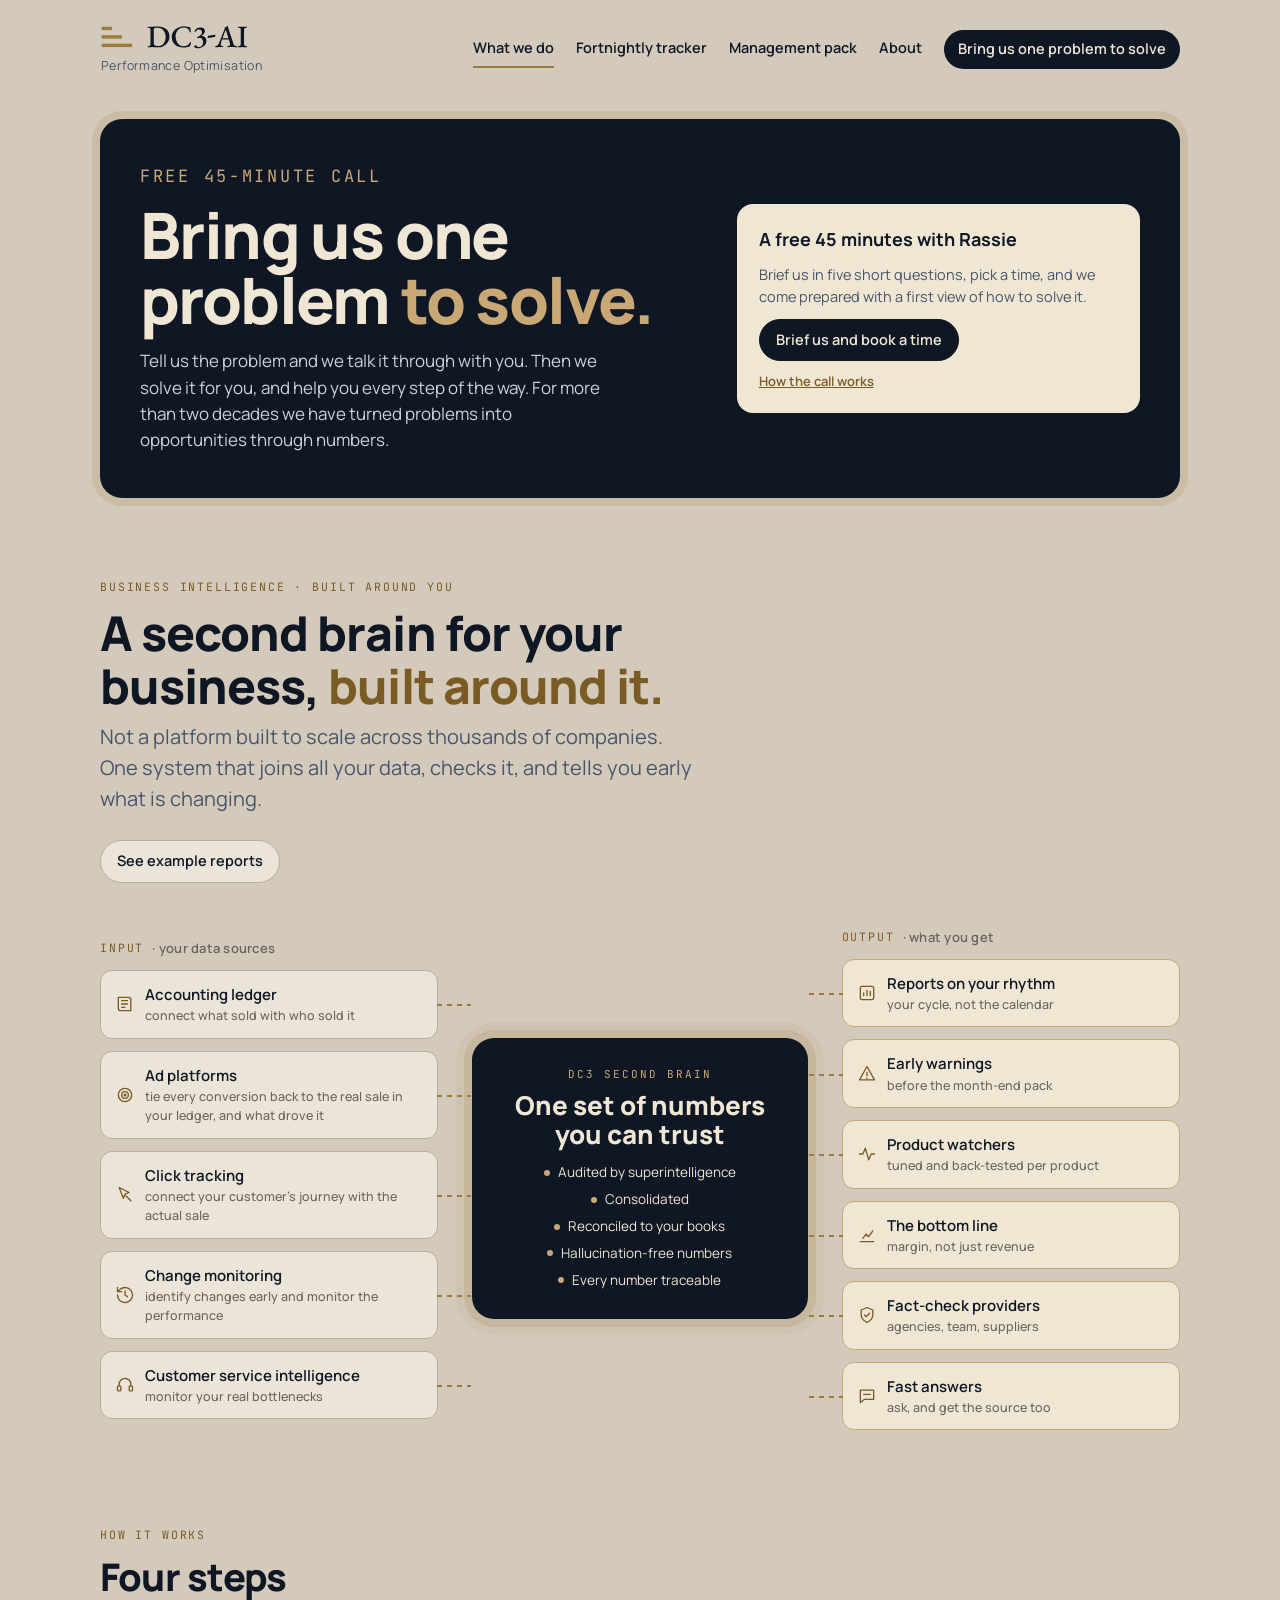
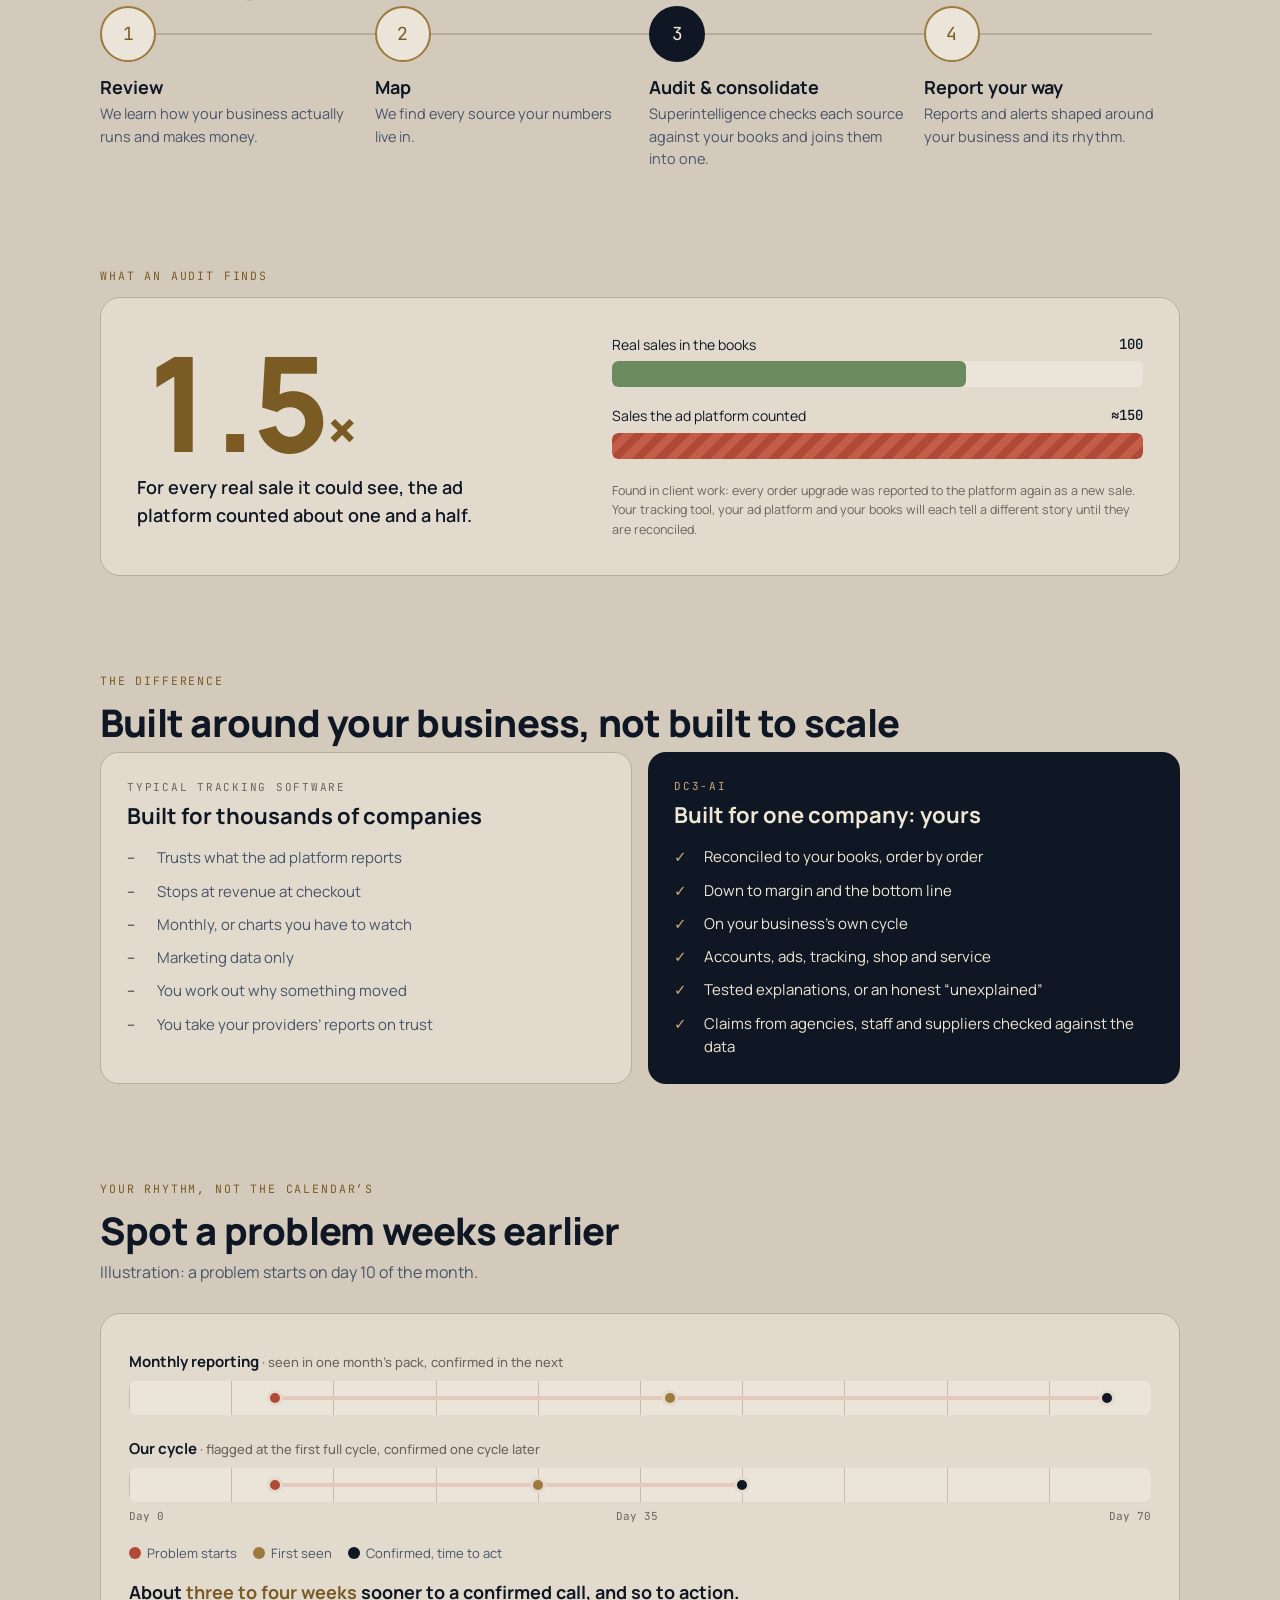
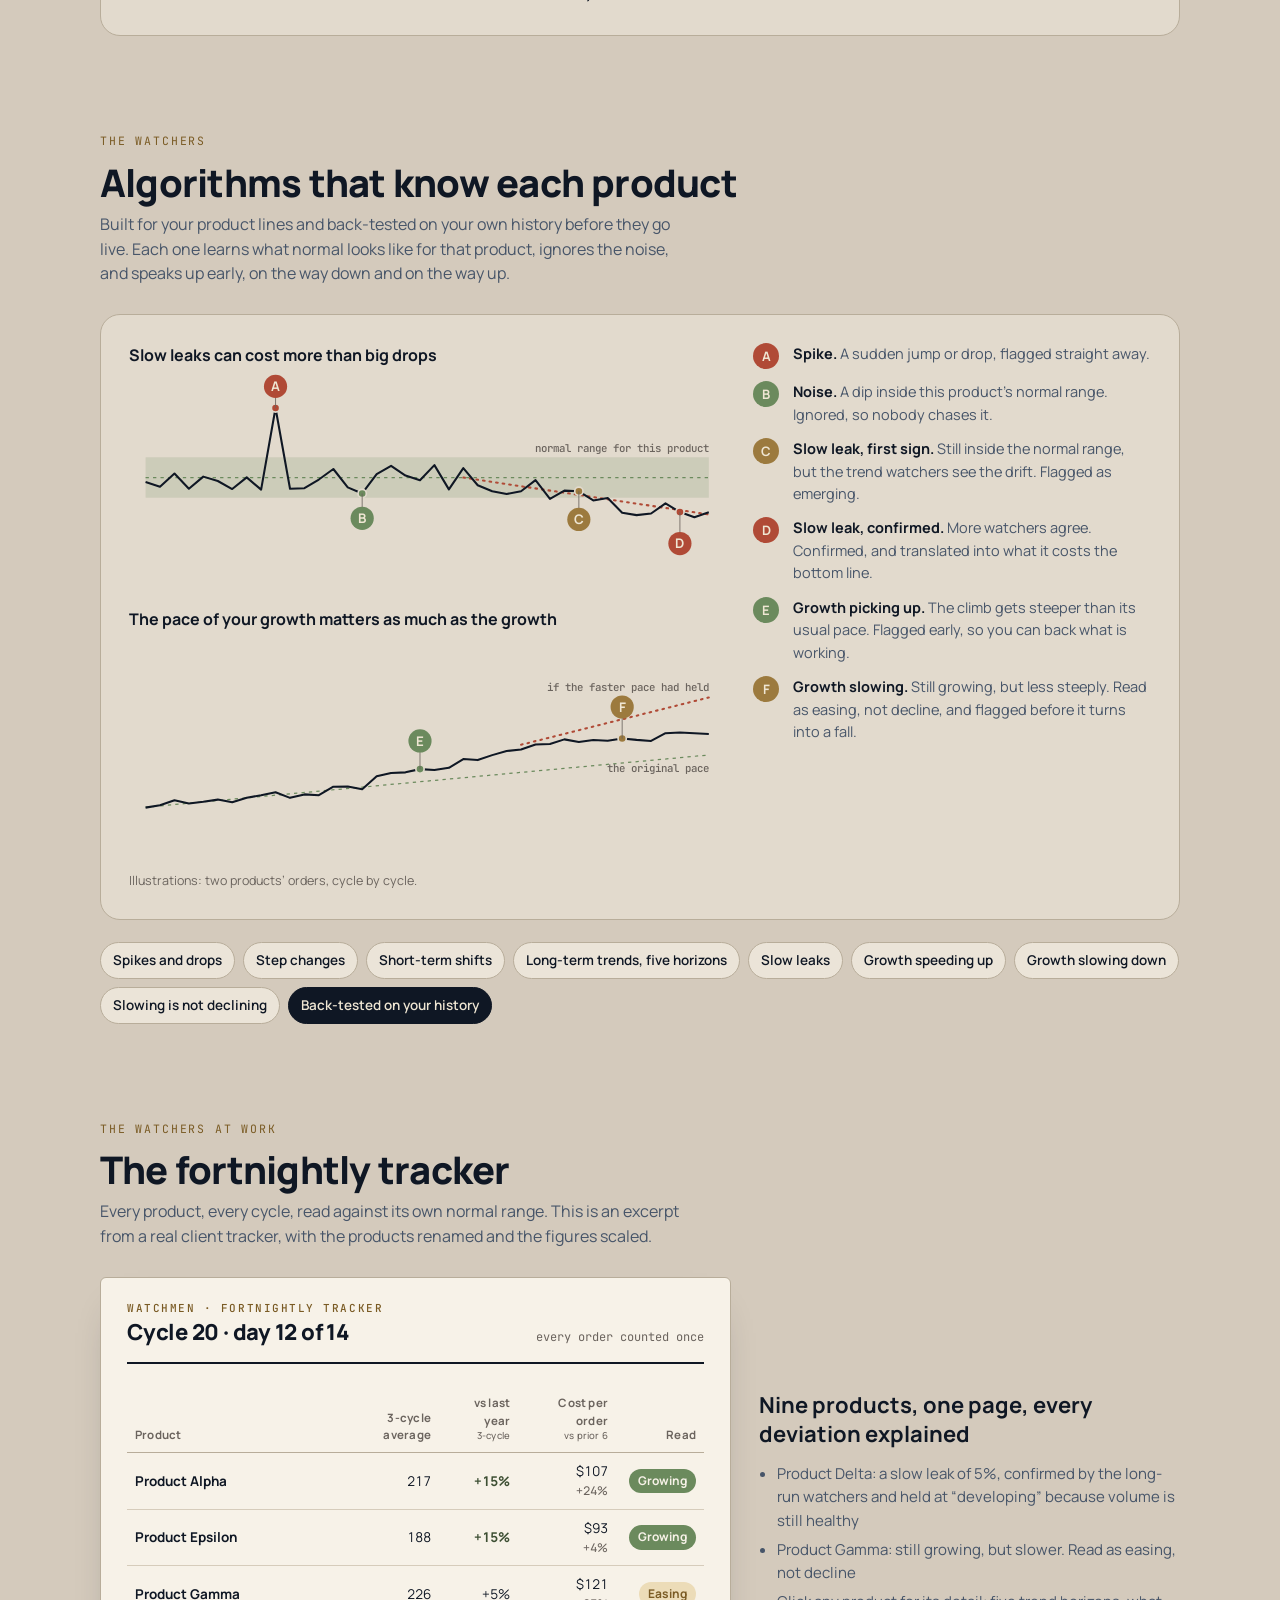
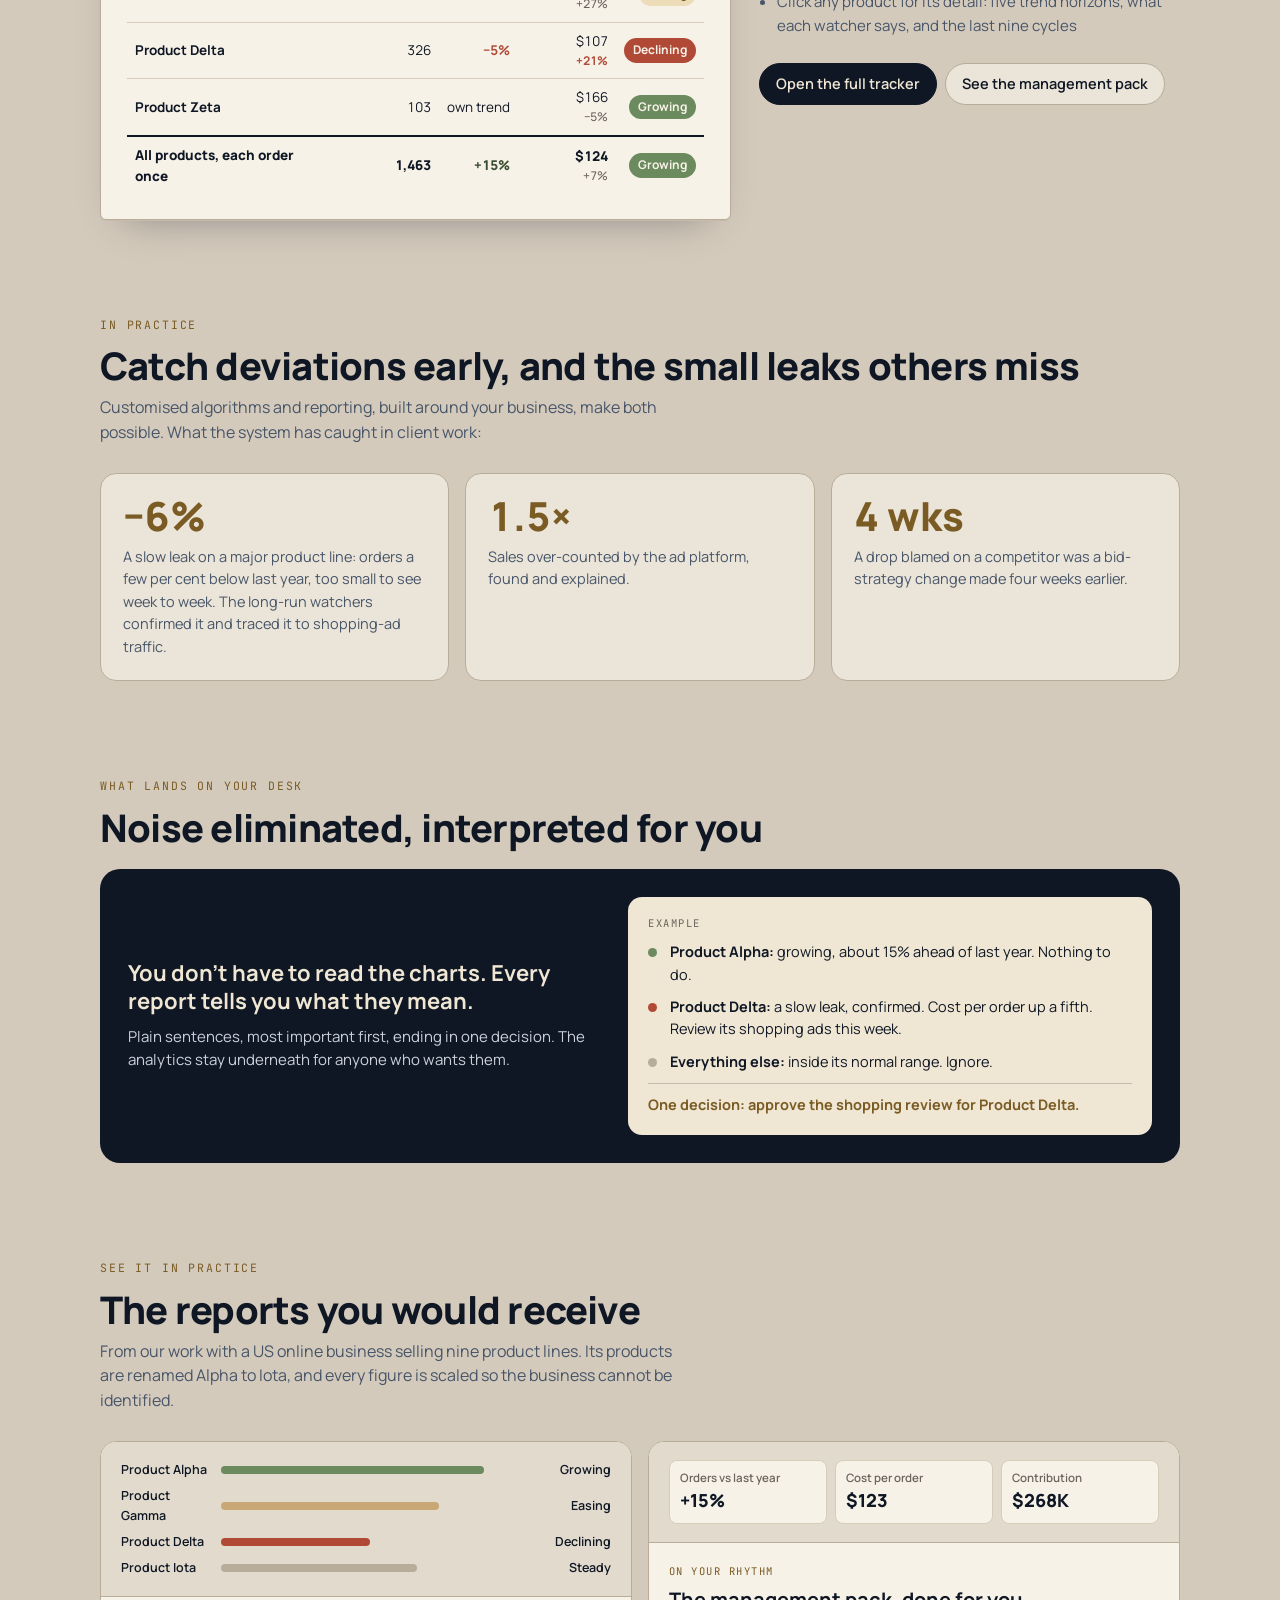
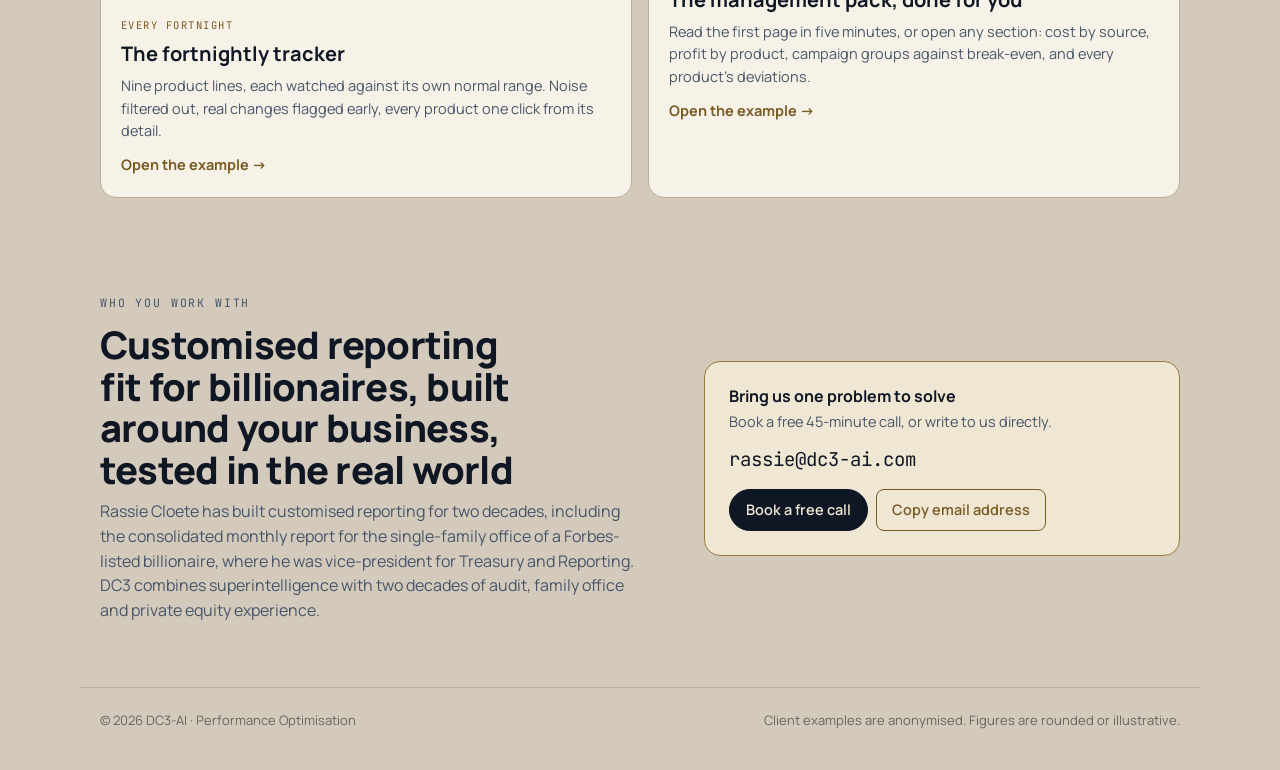
==== commit ce895815: "Publish site from dc3-web-and-brand@d4ea465" ====
--- a/index.html
+++ b/index.html
@@ -9,7 +9,7 @@
 <link rel="preconnect" href="https://fonts.googleapis.com">
 <link rel="preconnect" href="https://fonts.gstatic.com" crossorigin>
 <link href="https://fonts.googleapis.com/css2?family=Manrope:wght@400;500;600;700;800&family=JetBrains+Mono:wght@400;500&display=swap" rel="stylesheet">
-<link rel="stylesheet" href="assets/site.css?v=2f9d309c">
+<link rel="stylesheet" href="assets/site.css?v=a2f8c7a0">
 </head>
 <body>
 <header class="site-head">
@@ -26,16 +26,29 @@
   </nav>
 </header>
 <main class="wrap">
-  <!-- HERO + DIAGRAM -->
-  <div class="hero">
+  <!-- HERO: BRING US ONE PROBLEM TO SOLVE -->
+  <div class="slogan hero-slogan" role="region" aria-labelledby="slogan-h">
+    <div>
+      <p class="eyebrow">Free 45-minute call</p>
+      <h1 id="slogan-h">Bring us one problem <em>to solve.</em></h1>
+      <p>Tell us the problem and we talk it through with you. Then we solve it for you, and help you every step of the way. For more than two decades we have turned problems into opportunities through numbers.</p>
+    </div>
+    <div class="offer">
+      <b>A free 45 minutes with Rassie</b>
+      <p>Brief us in five short questions, pick a time, and we come prepared with a first view of how to solve it.</p>
+      <a class="btn key" href="solve.html#book">Brief us and book a time</a>
+      <a class="small" href="solve.html">How the call works</a>
+    </div>
+  </div>
+
+  <!-- WHAT WE DO + DIAGRAM -->
+  <section class="first" aria-labelledby="brain-h">
   <p class="eyebrow">Business intelligence · built around you</p>
-  <h1>A second brain for your business, <em>built around it.</em></h1>
+  <h2 id="brain-h">A second brain for your business, <em>built around it.</em></h2>
   <p class="lede">Not a platform built to scale across thousands of companies. One system that joins all your data, checks it, and tells you early what is changing.</p>
 
   <div class="button-row">
-    <a class="btn key" href="solve.html">Bring us one problem to solve</a>
     <a class="btn" href="examples/index.html">See example reports</a>
-  </div>
   </div>
 
   <div class="brain-map" role="img" aria-label="Your data sources flow into one audited system, which produces reports built around your business">
@@ -64,6 +77,8 @@
       <div class="node"><svg viewBox="0 0 24 24"><path d="M4 5h16v11H9l-5 4z"/><path d="M8 10h8"/></svg><div>Fast answers<small>ask, and get the source too</small></div></div>
     </div>
   </div>
+
+  </section>
 
   <!-- HOW WE WORK -->
   <section aria-labelledby="how">
@@ -284,26 +299,12 @@
     </div>
   </section>
 
-  <!-- THE SLOGAN -->
-  <div class="slogan" role="region" aria-labelledby="slogan-h">
-    <div>
-      <p class="eyebrow">Free 45-minute call</p>
-      <h2 id="slogan-h">Bring us one problem <em>to solve.</em></h2>
-      <p>For more than two decades we have turned problems into opportunities through numbers. Tell us the one problem you would most like solved.</p>
-    </div>
-    <div class="offer">
-      <b>A free 45 minutes with Rassie</b>
-      <p>Brief us in five questions, pick a time, and we come prepared with a first view of how to solve it.</p>
-      <a class="btn key" href="solve.html">Brief us and book a time</a>
-    </div>
-  </div>
-
   <!-- ABOUT + CONTACT -->
   <section class="end" id="about" aria-labelledby="who">
     <div>
       <p class="eyebrow">Who you work with</p>
       <h2 id="who">Customised reporting fit for billionaires, built around your business, tested in the real world</h2>
-      <p>Rassie Cloete has built customised reporting for two decades, including the consolidated monthly report for the single-family office of a Forbes-listed billionaire. An auditor by training, he later moved into property development, where a dispute with the local authority taught him the power of superintelligence and how SMEs can use it to their advantage. DC3 combines superintelligence with two decades of finance and private equity experience.</p>
+      <p>Rassie Cloete has built customised reporting for two decades, including the consolidated monthly report for the single-family office of a Forbes-listed billionaire, where he was vice-president for Treasury and Reporting. DC3 combines superintelligence with two decades of audit, family office and private equity experience.</p>
     </div>
     <div class="contact" id="contact">
       <h3>Bring us one problem to solve</h3>
--- a/assets/site.css
+++ b/assets/site.css
@@ -414,3 +414,11 @@
 @media (max-width: 900px) { .tracker-peek { grid-template-columns: minmax(0, 1fr); } }
 @media (max-width: 900px) { .steps.three { grid-template-columns: minmax(0, 1fr); } }
 .booking-frame { height: 780px; }
+
+/* ---------- home: the problem-first hero ---------- */
+.slogan.hero-slogan { margin-top: 20px; }
+.slogan h1 { font-size: clamp(36px, 6vw, 64px); line-height: 1.02; letter-spacing: -.025em; margin: 0 0 16px; color: var(--cream); max-width: 13ch; }
+.slogan h1 em { font-style: normal; color: var(--brass-soft); }
+.slogan .offer .small { color: var(--brass-deep); font-weight: 600; }
+section.first { margin-top: 80px; }
+section.first h2 { font-size: clamp(30px, 4.6vw, 48px); max-width: 18ch; }
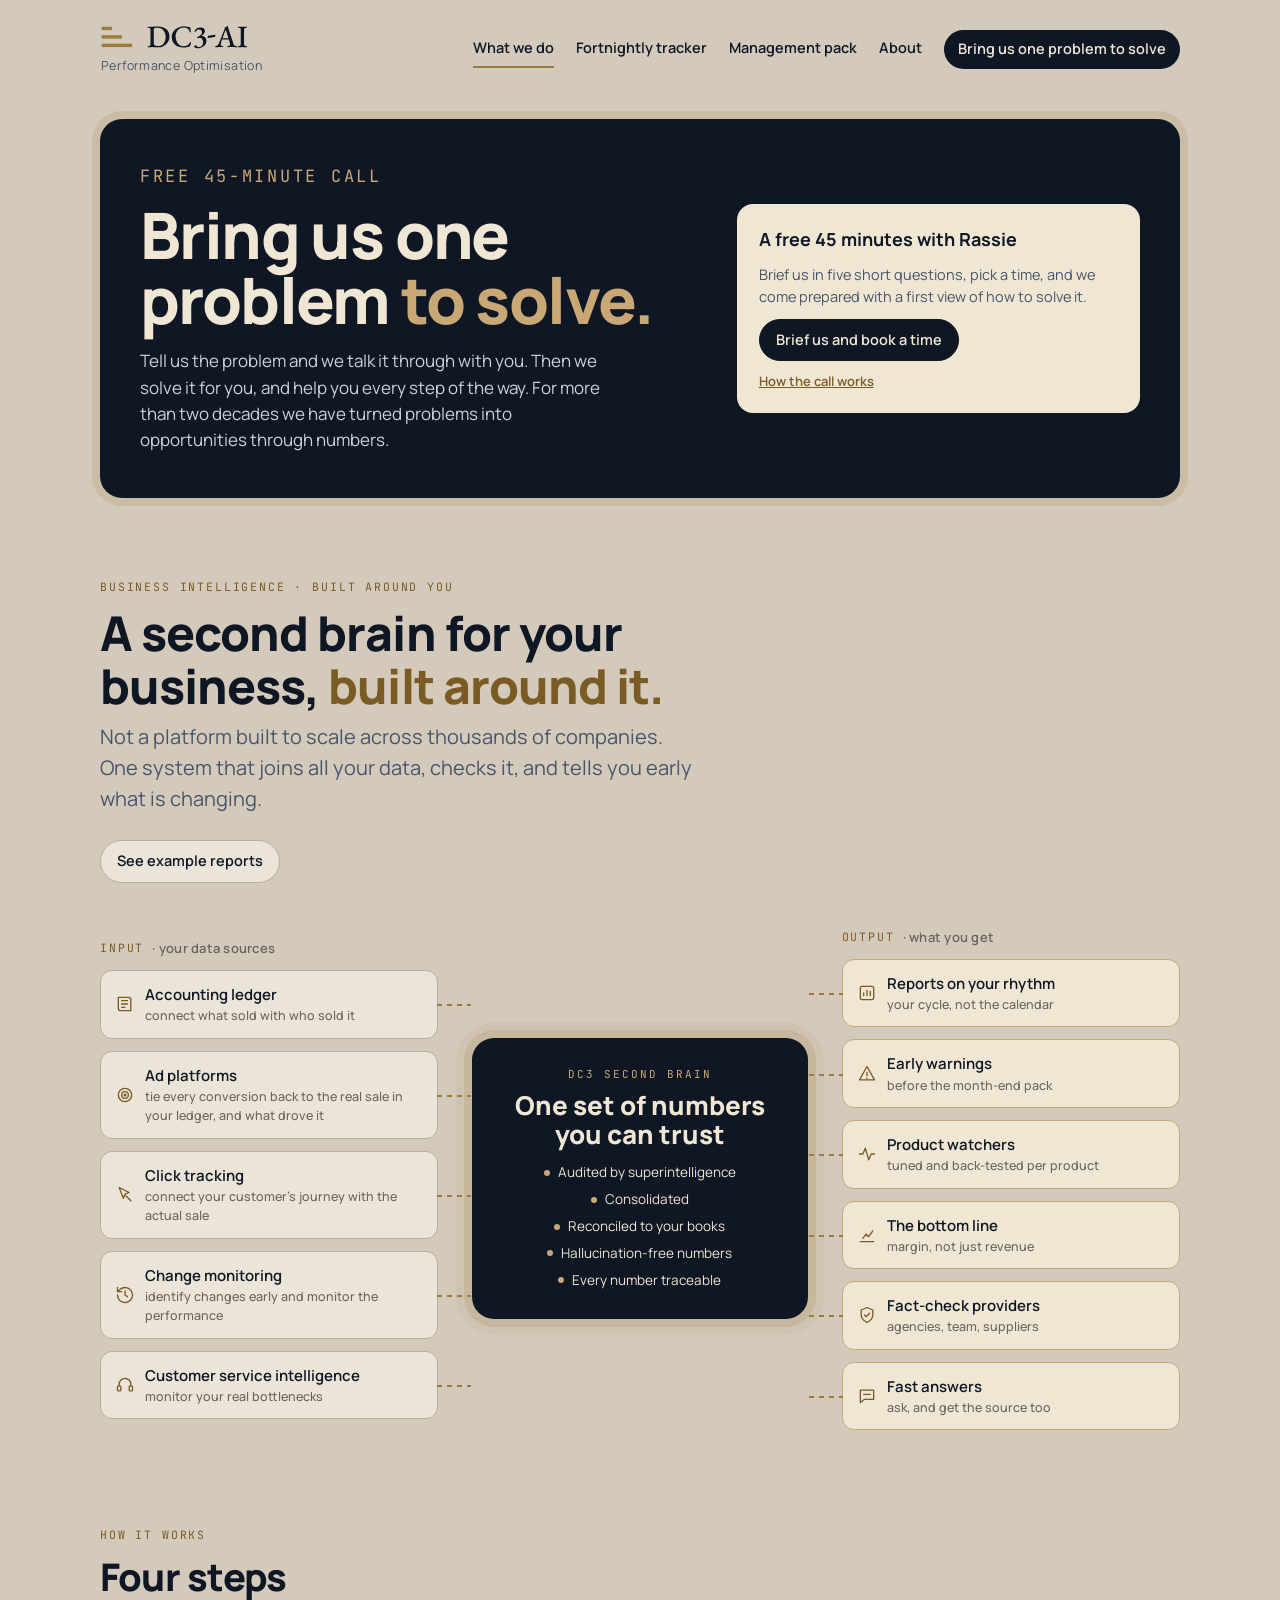
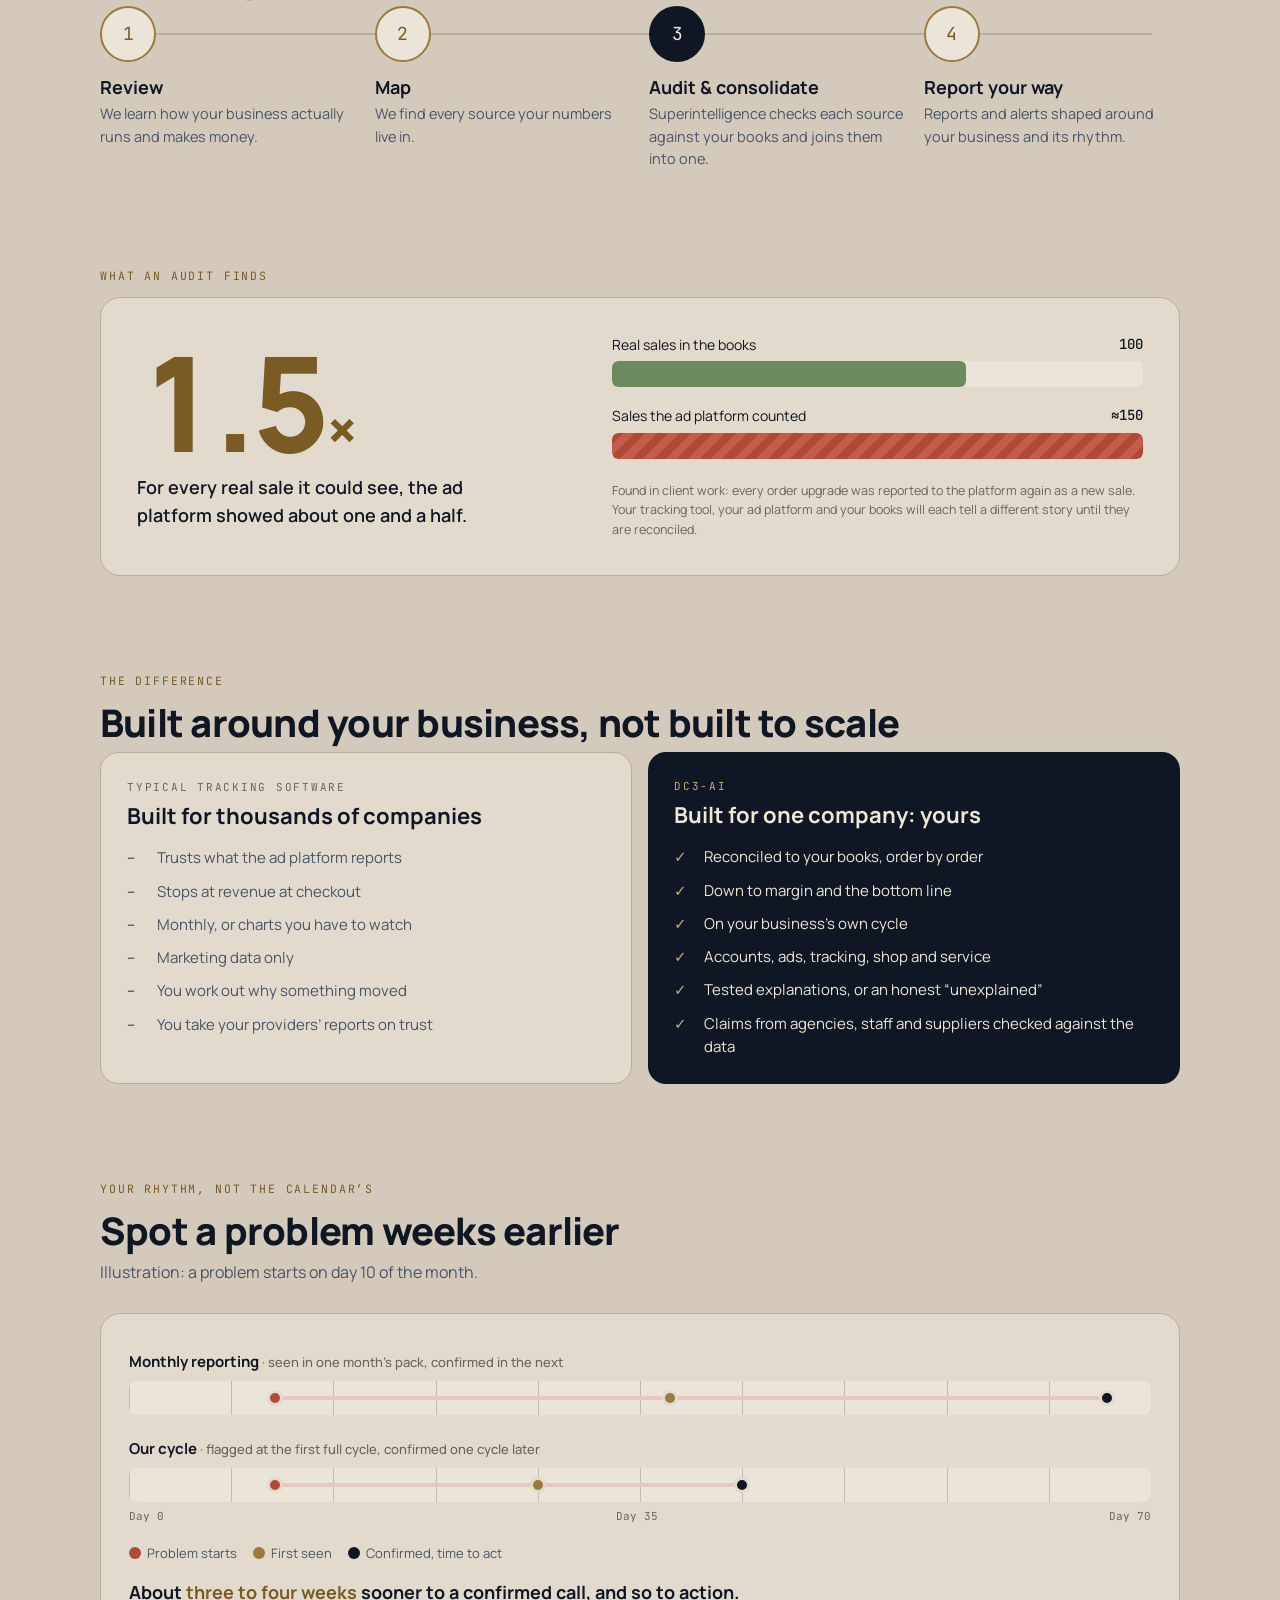
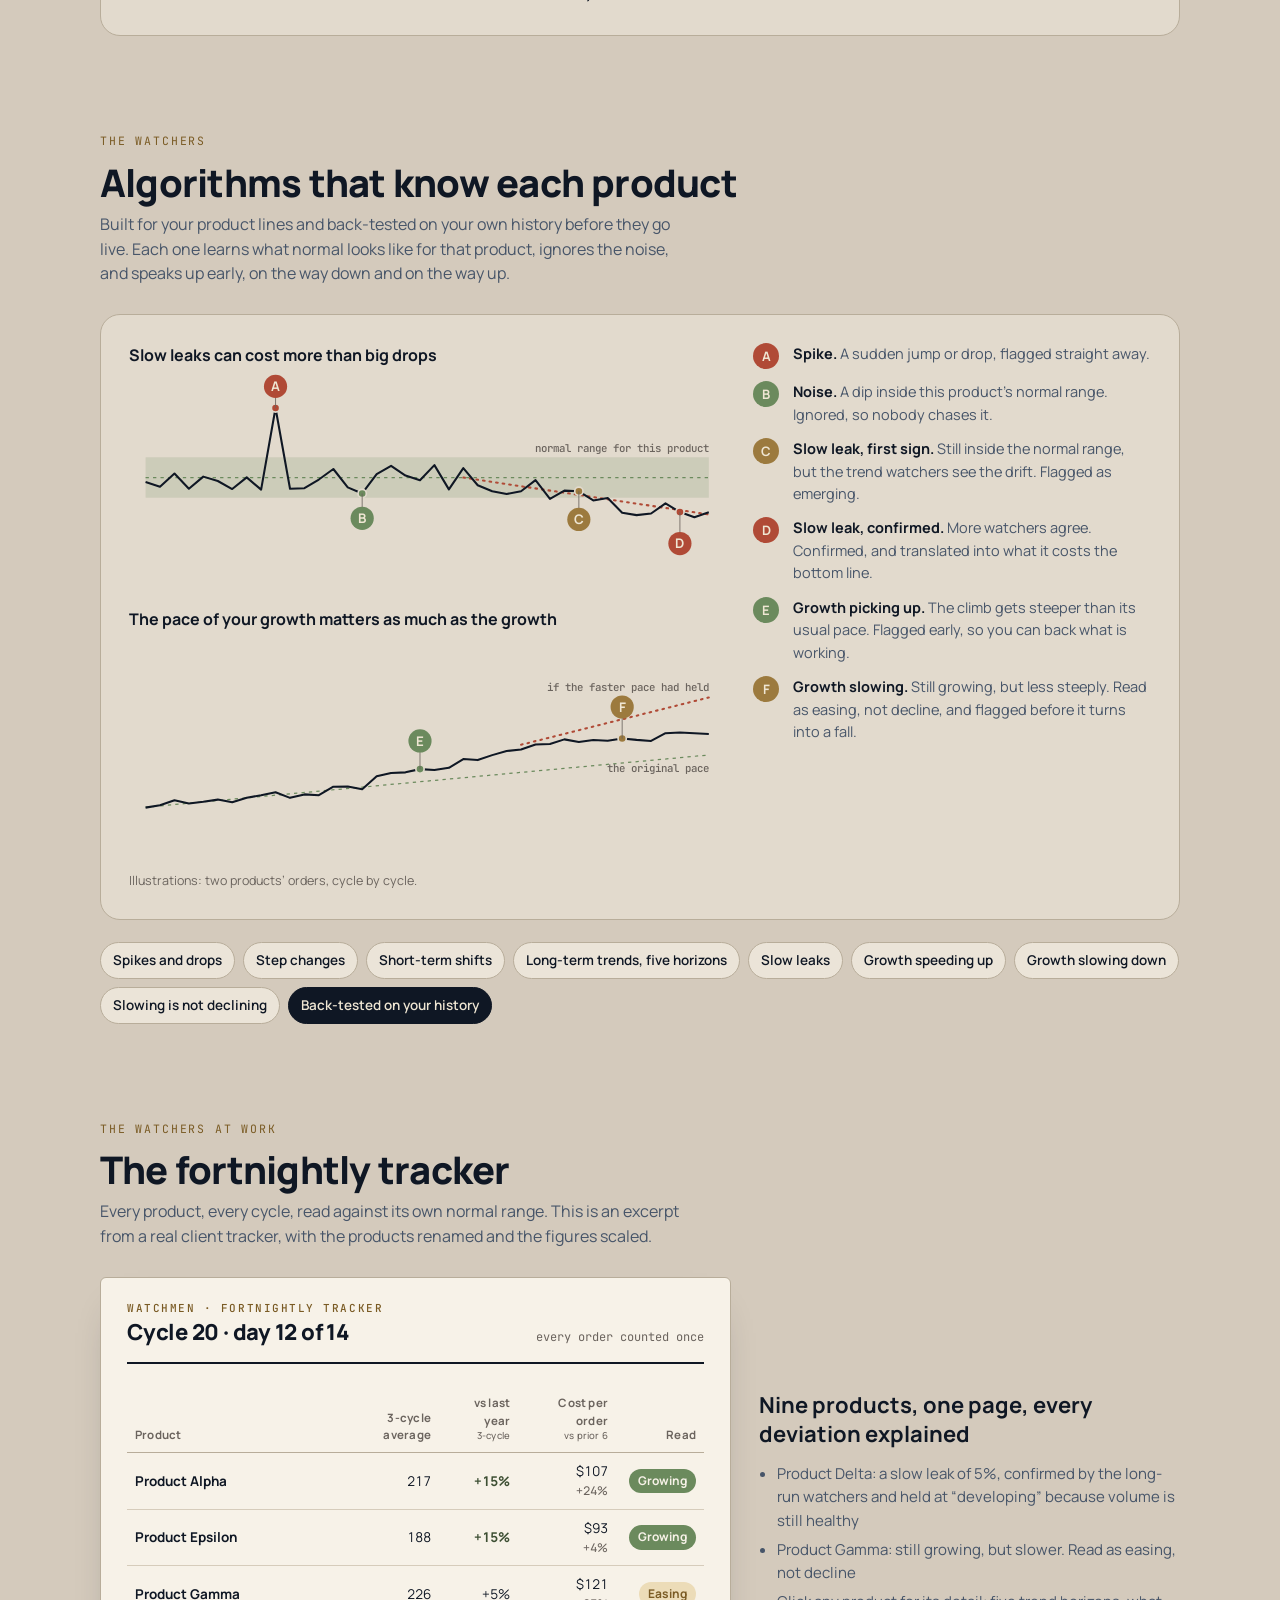
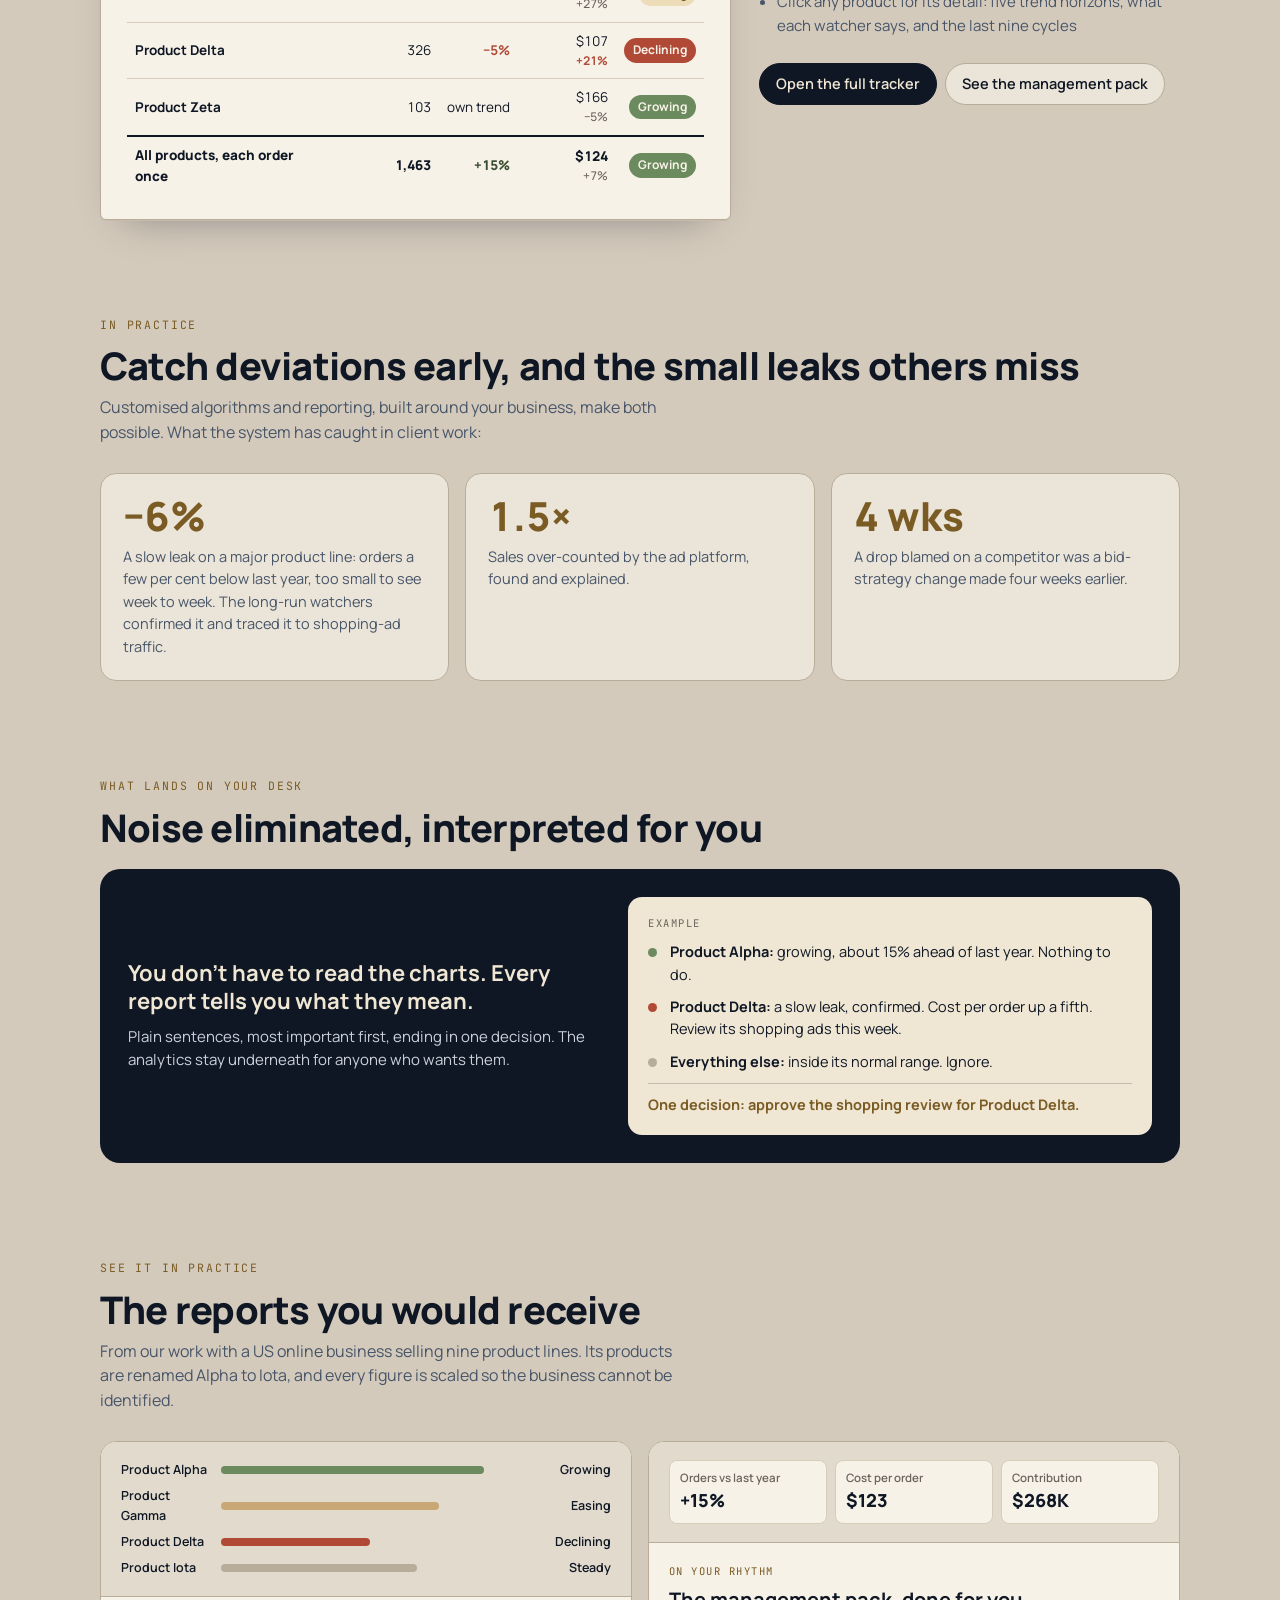
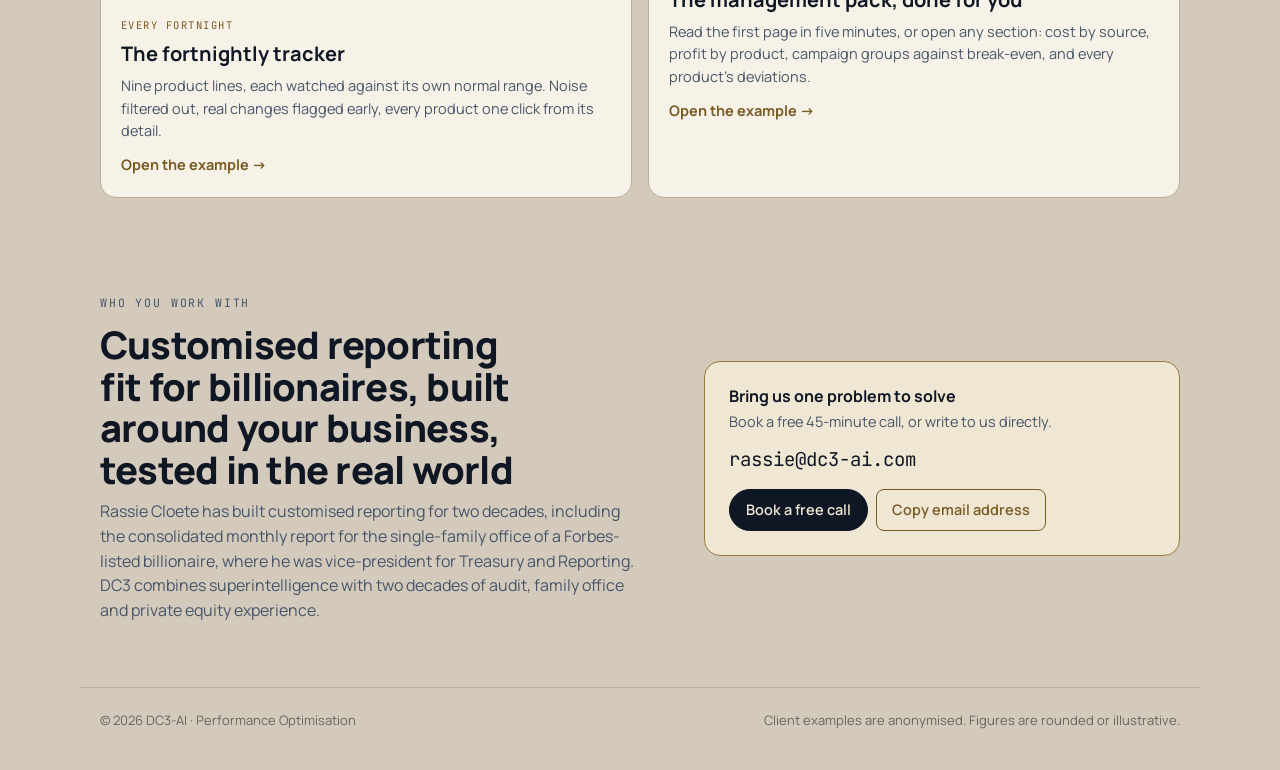
==== commit f7513288: "Publish site from dc3-web-and-brand@8712e40" ====
--- a/index.html
+++ b/index.html
@@ -98,7 +98,7 @@
     <div class="stat">
       <div>
         <div class="big">1.5<span>×</span></div>
-        <p class="cap" id="audit">For every real sale it could see, the ad platform counted about one and a half.</p>
+        <p class="cap" id="audit">For every real sale it could see, the ad platform showed about one and a half.</p>
       </div>
       <div class="bars">
         <div><div class="bar-l"><span>Real sales in the books</span><b>100</b></div><div class="track"><div class="fill real" style="width:66.7%"></div></div></div>
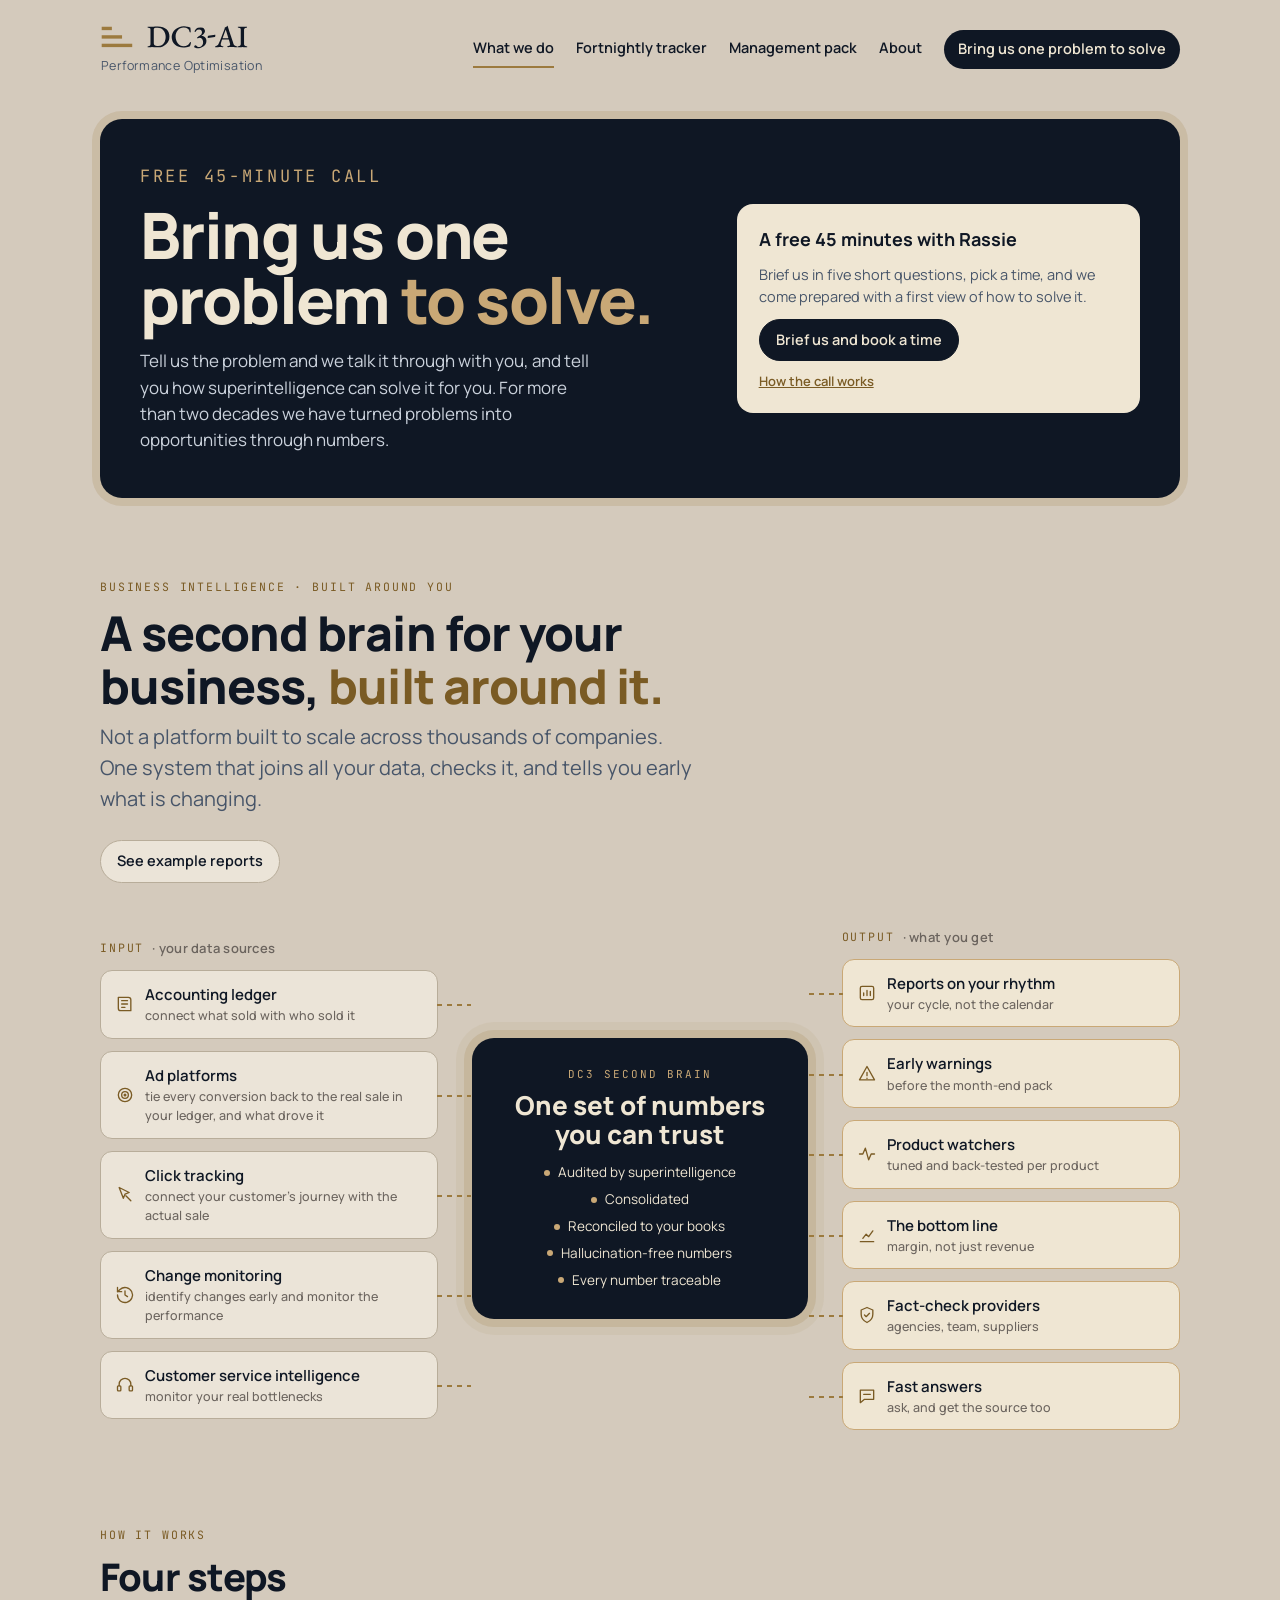
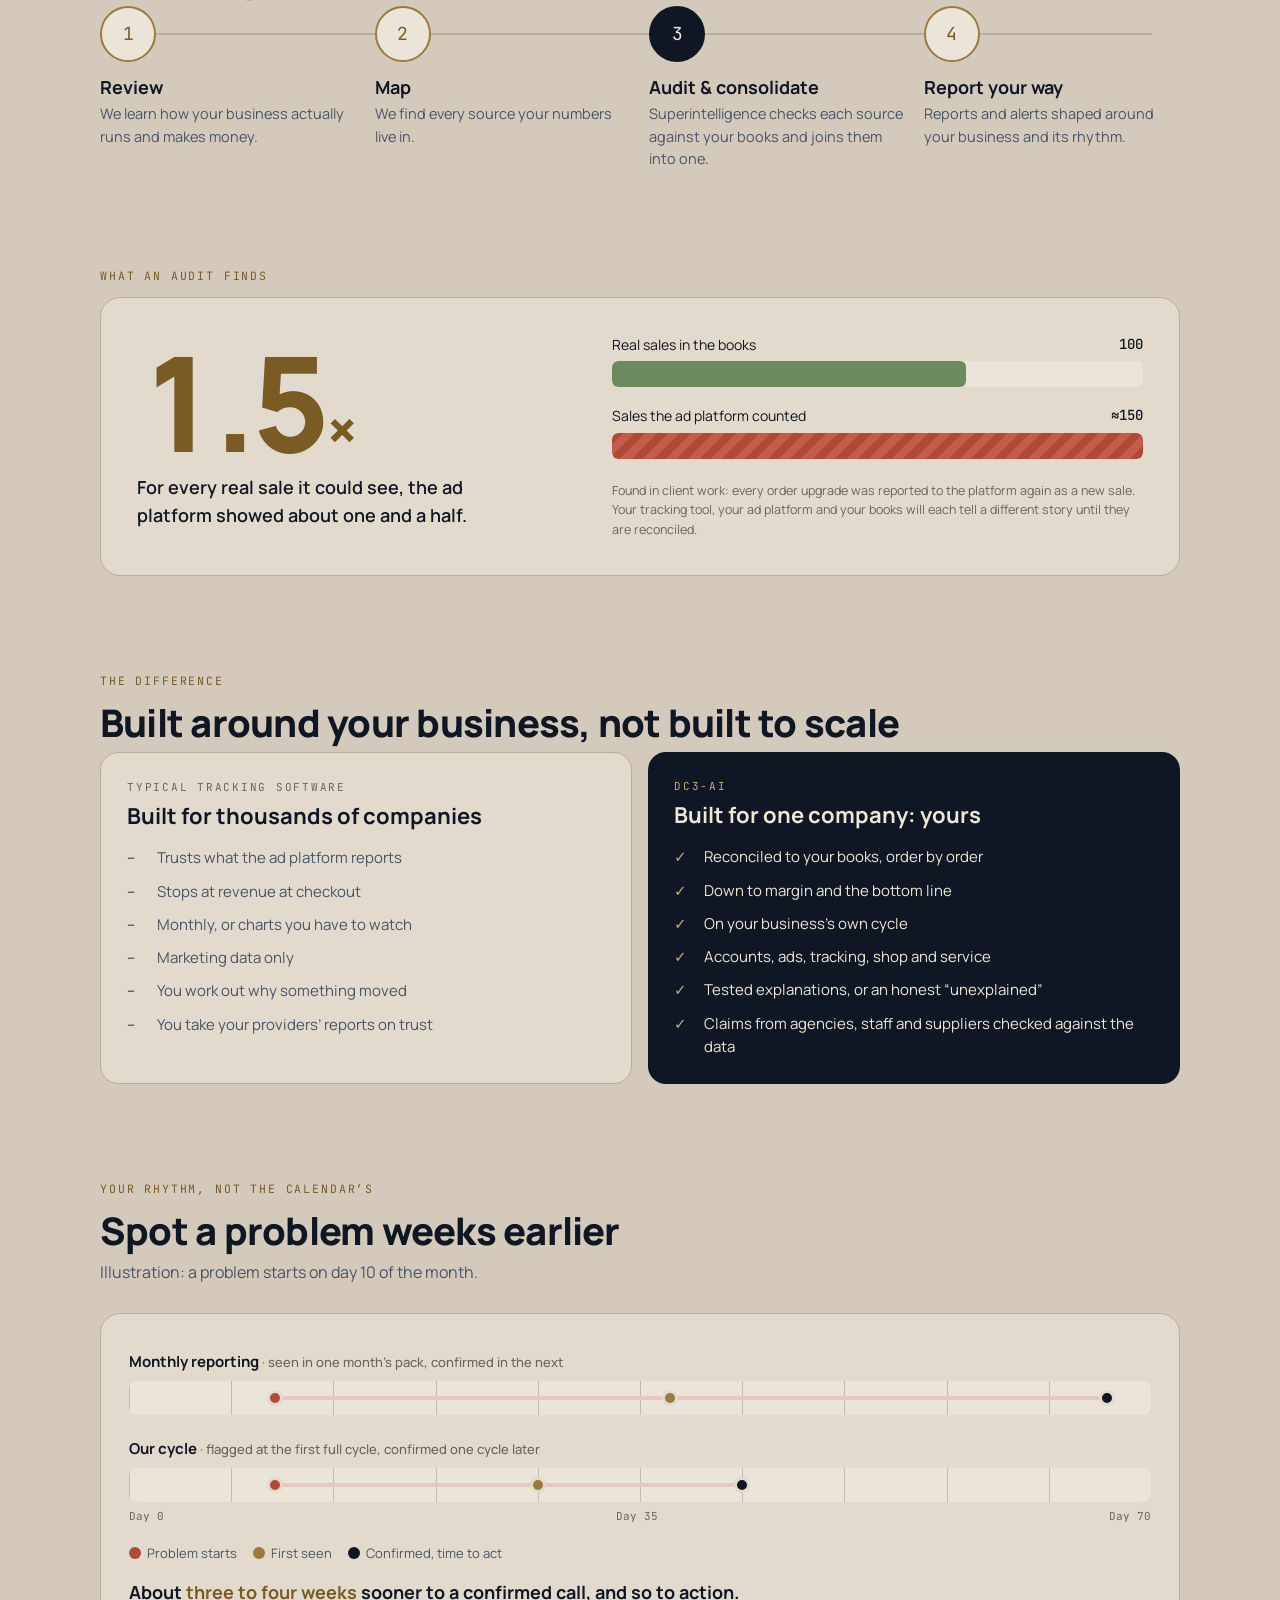
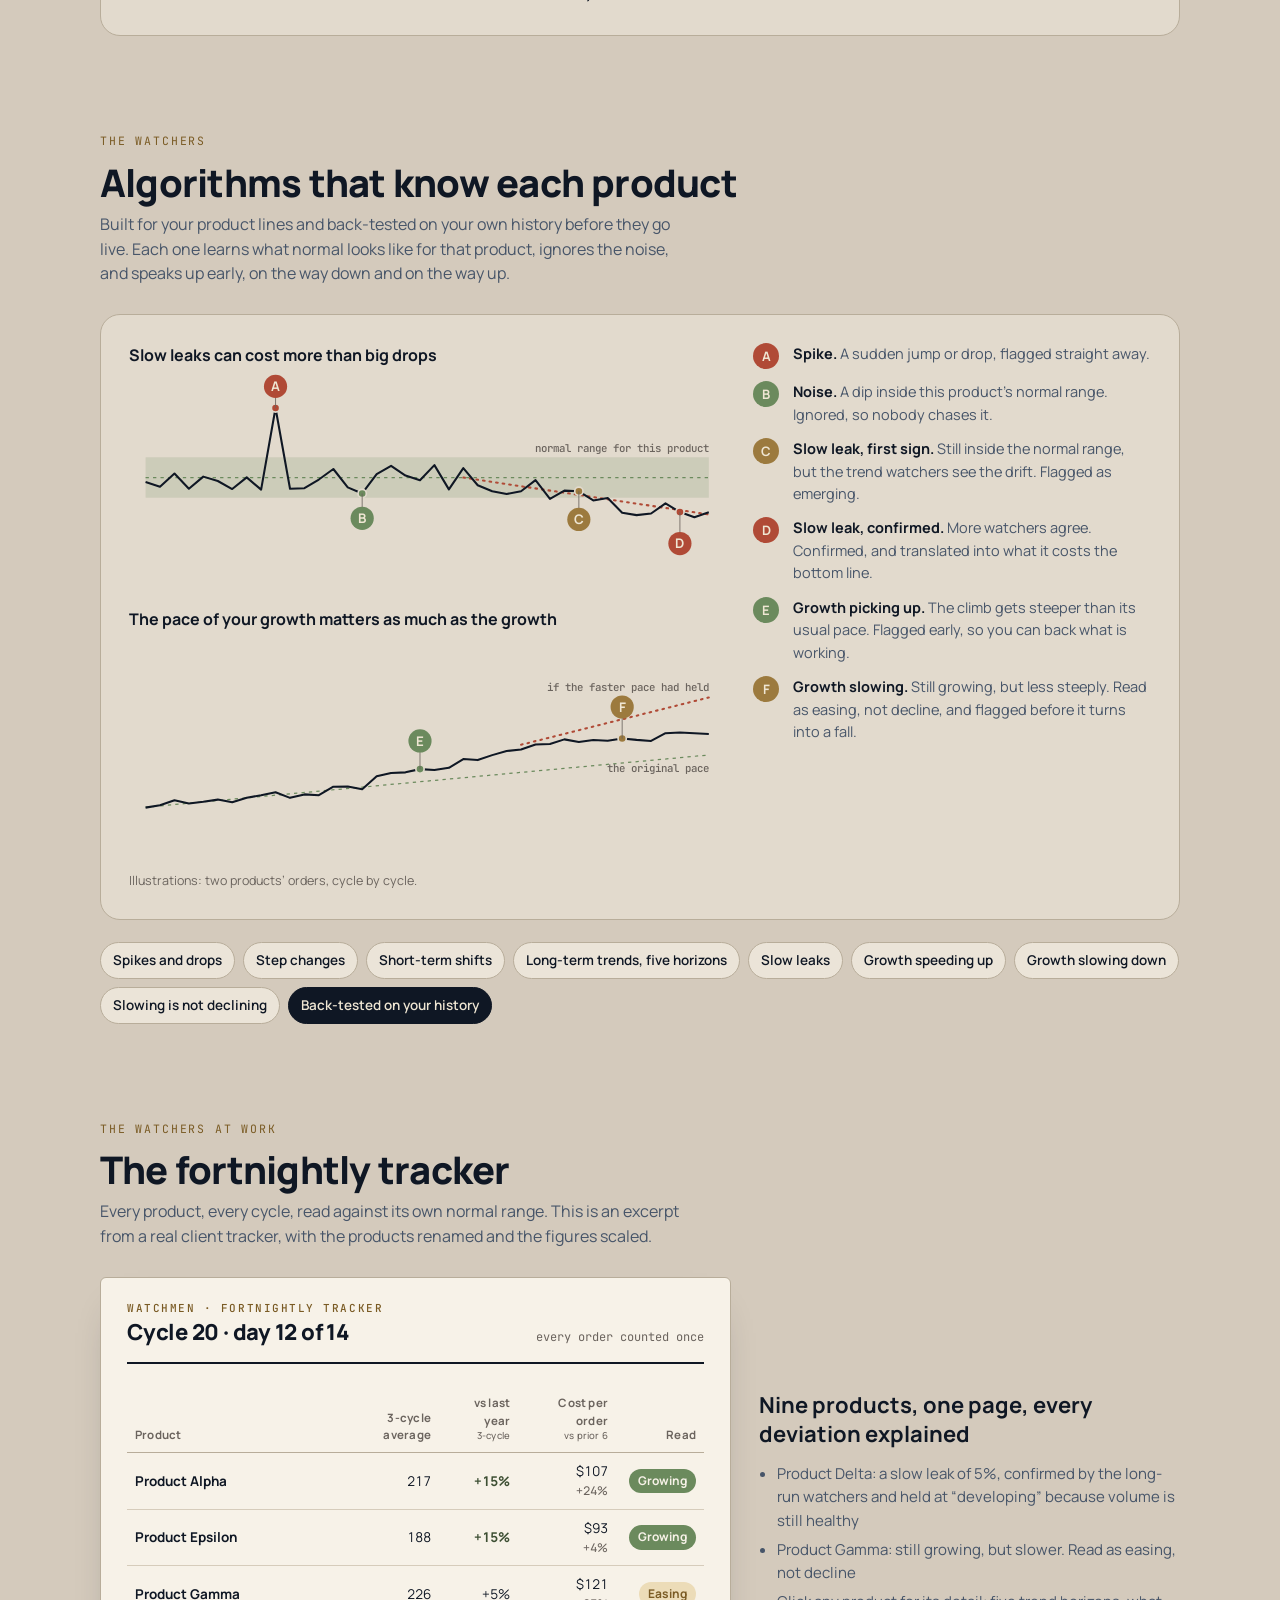
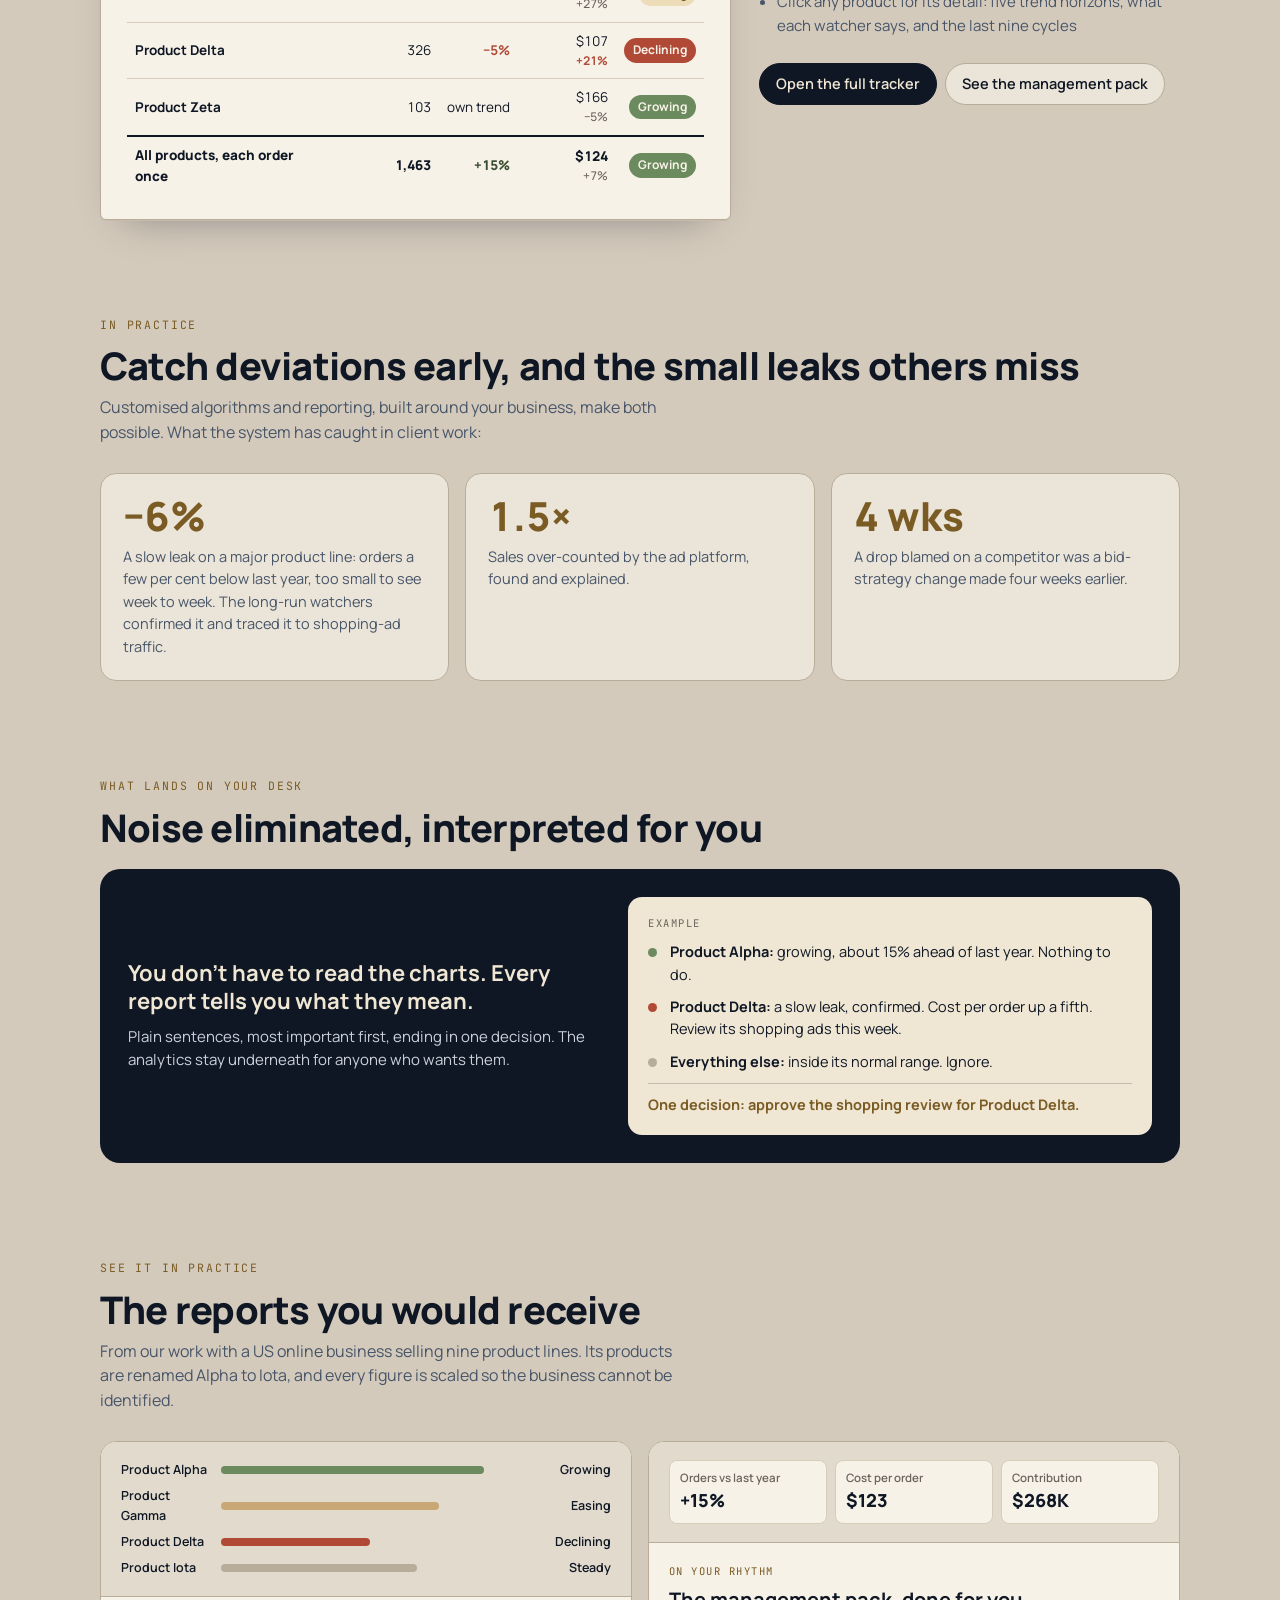
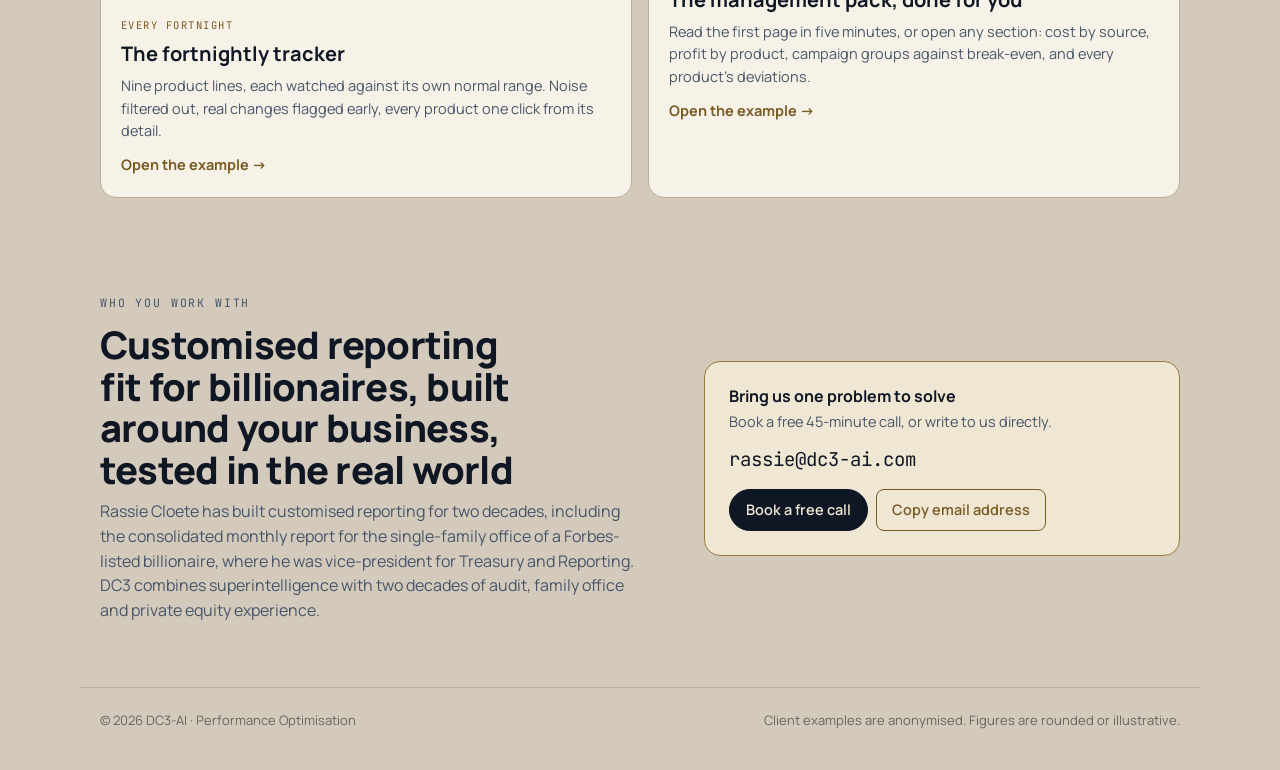
==== commit 99f59639: "Publish site from dc3-web-and-brand@09dbfc8" ====
--- a/index.html
+++ b/index.html
@@ -31,7 +31,7 @@
     <div>
       <p class="eyebrow">Free 45-minute call</p>
       <h1 id="slogan-h">Bring us one problem <em>to solve.</em></h1>
-      <p>Tell us the problem and we talk it through with you. Then we solve it for you, and help you every step of the way. For more than two decades we have turned problems into opportunities through numbers.</p>
+      <p>Tell us the problem and we talk it through with you, and tell you how superintelligence can solve it for you. For more than two decades we have turned problems into opportunities through numbers.</p>
     </div>
     <div class="offer">
       <b>A free 45 minutes with Rassie</b>
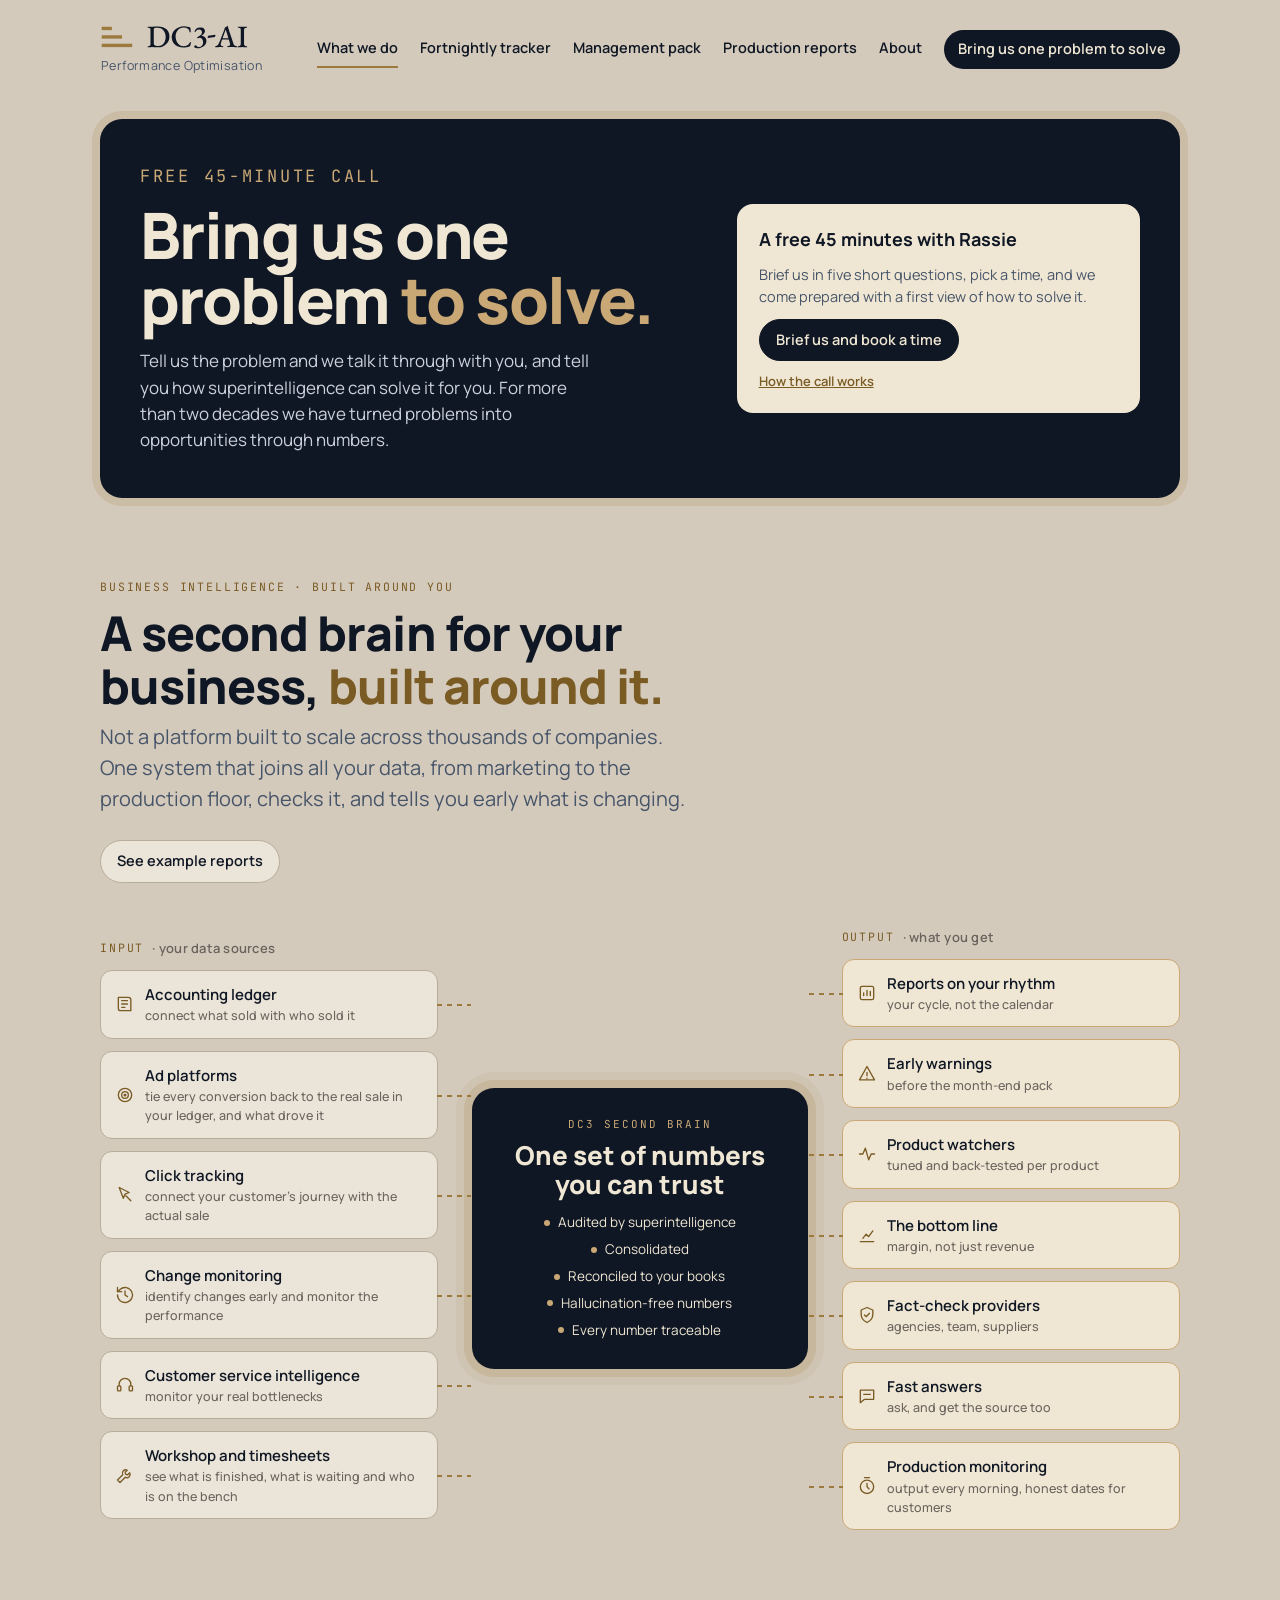
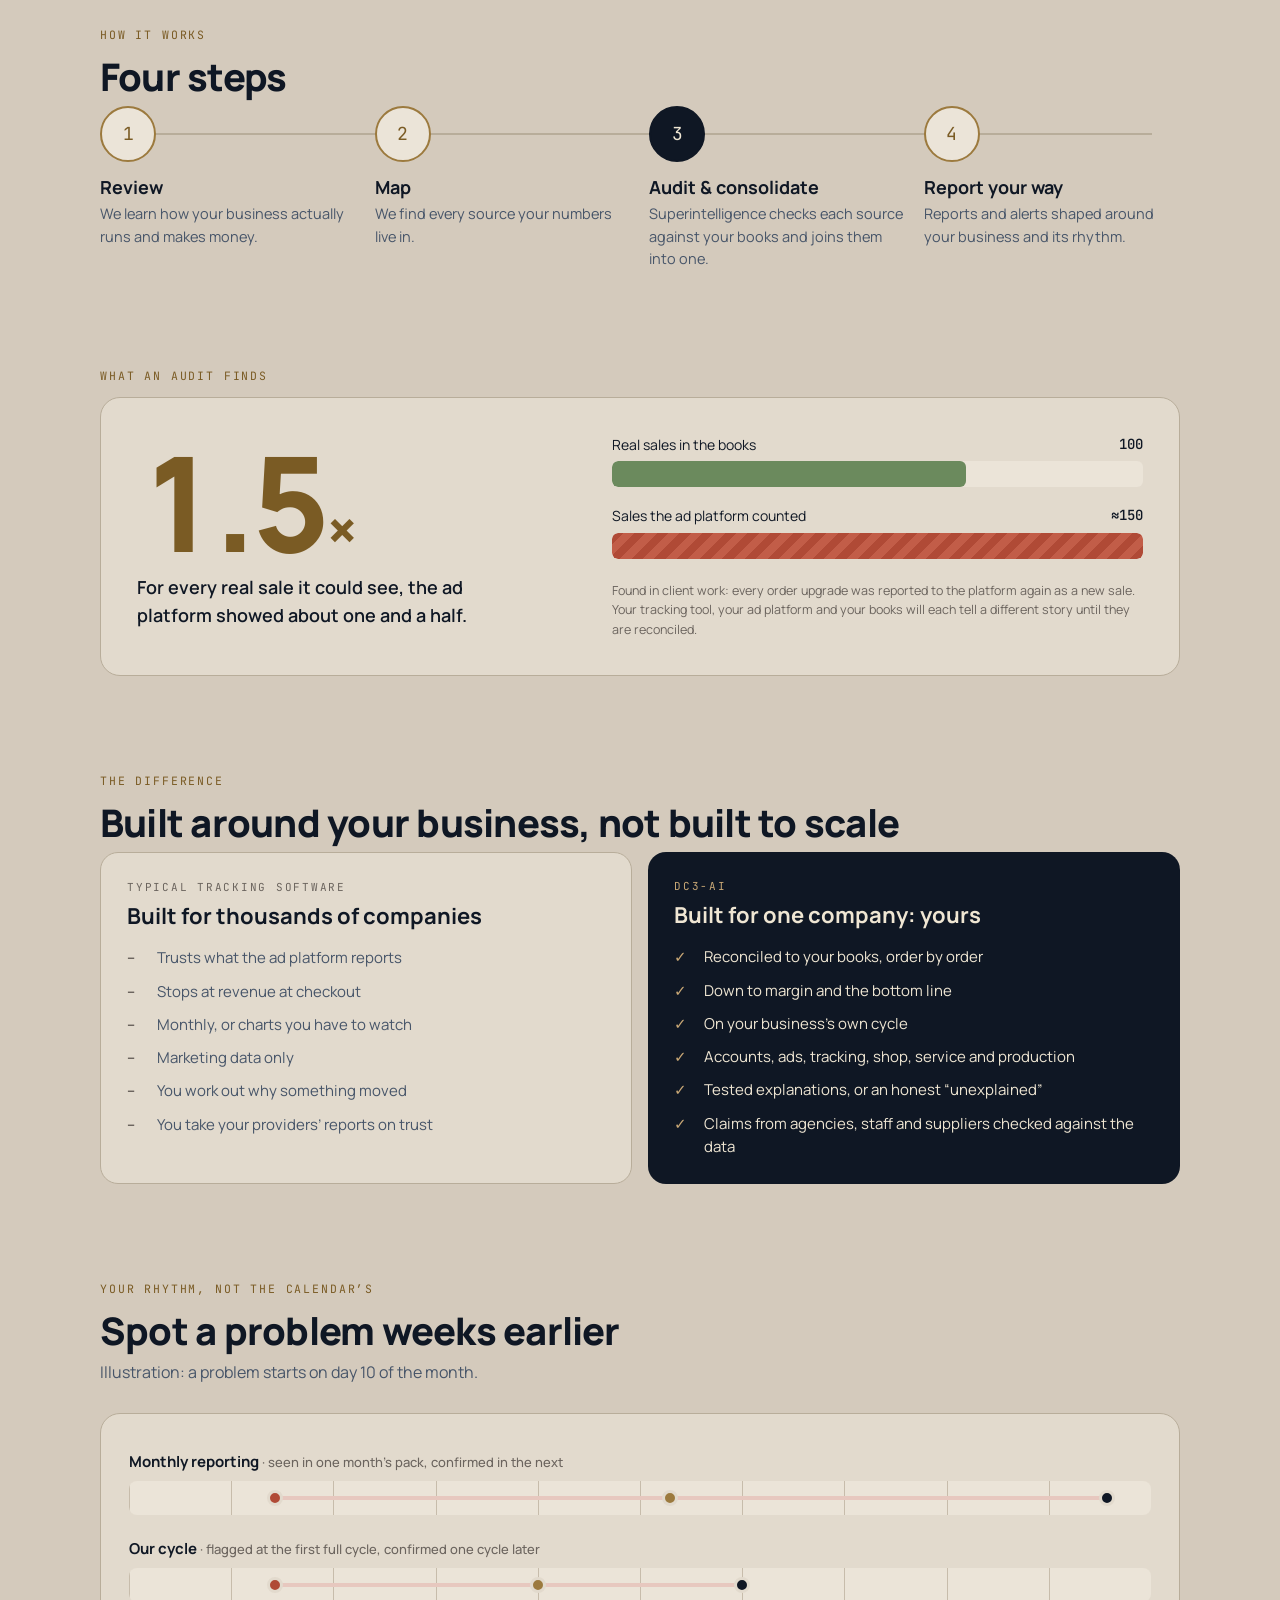
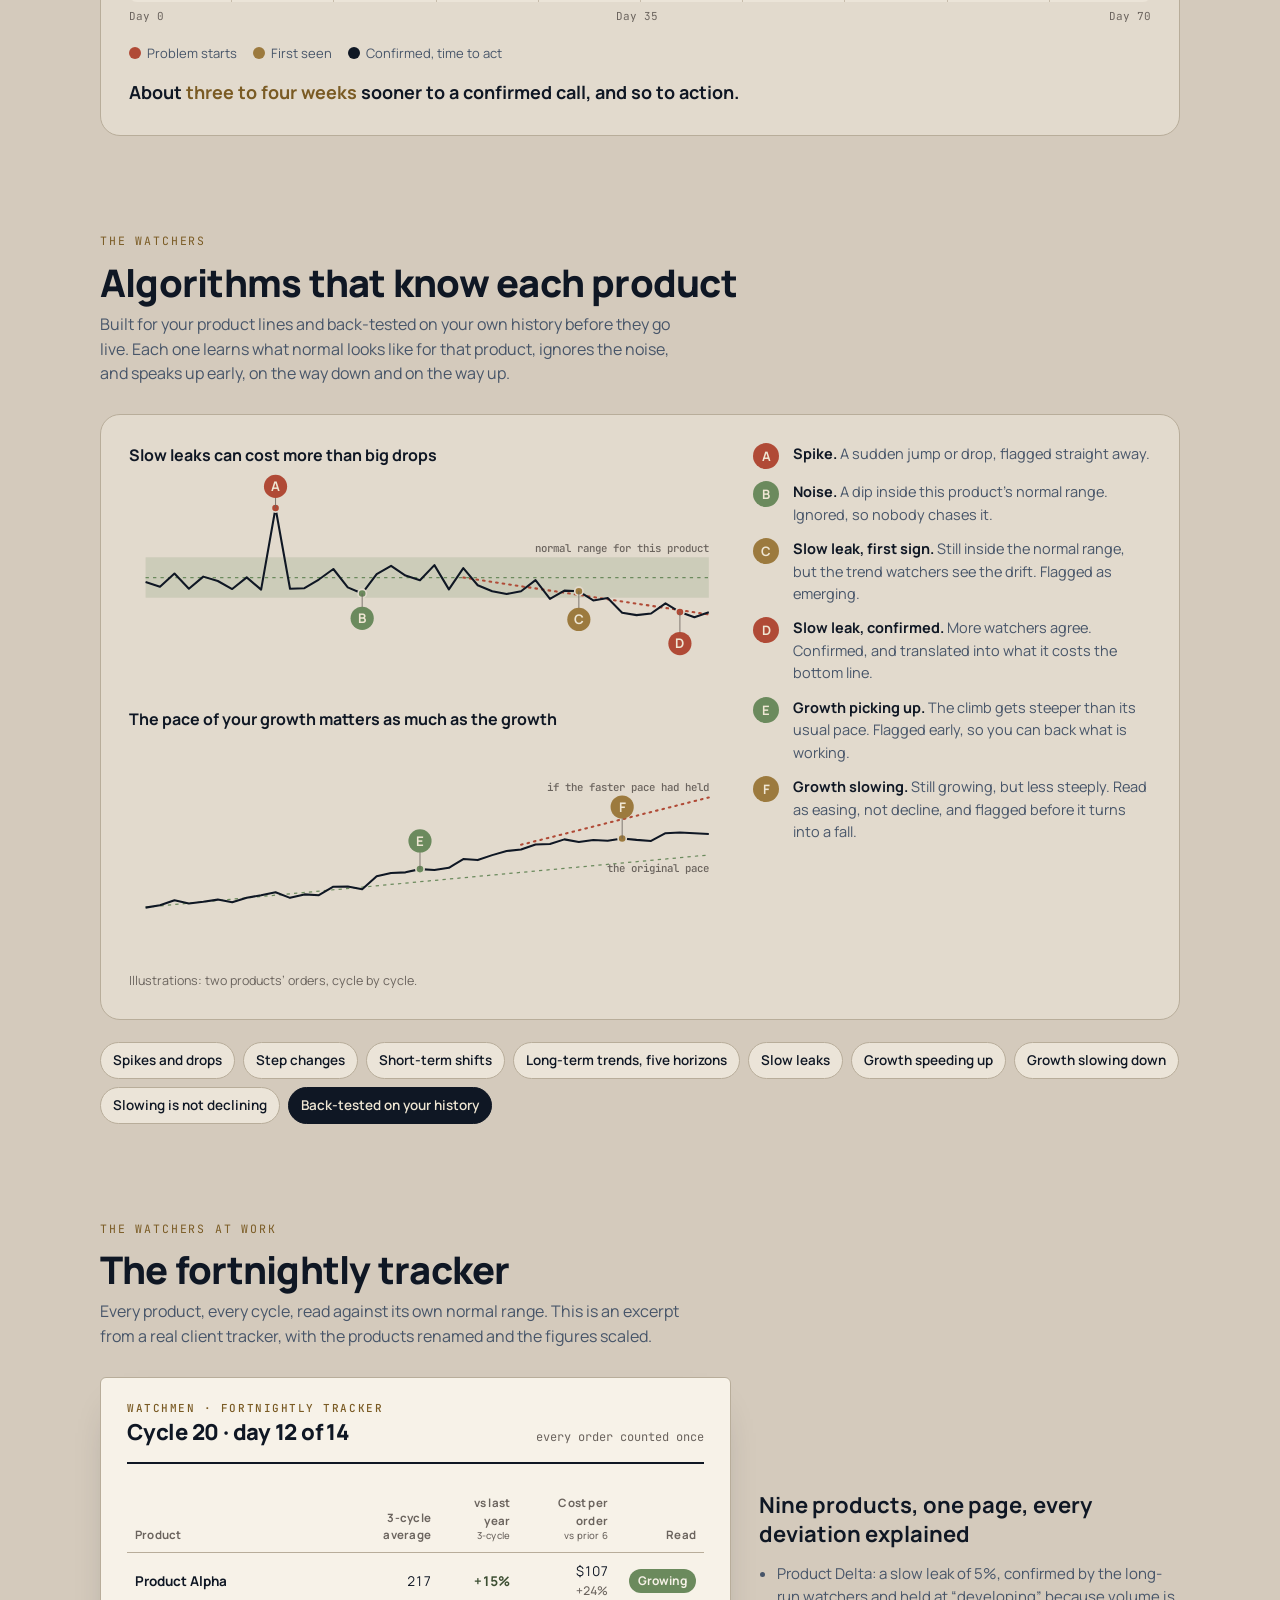
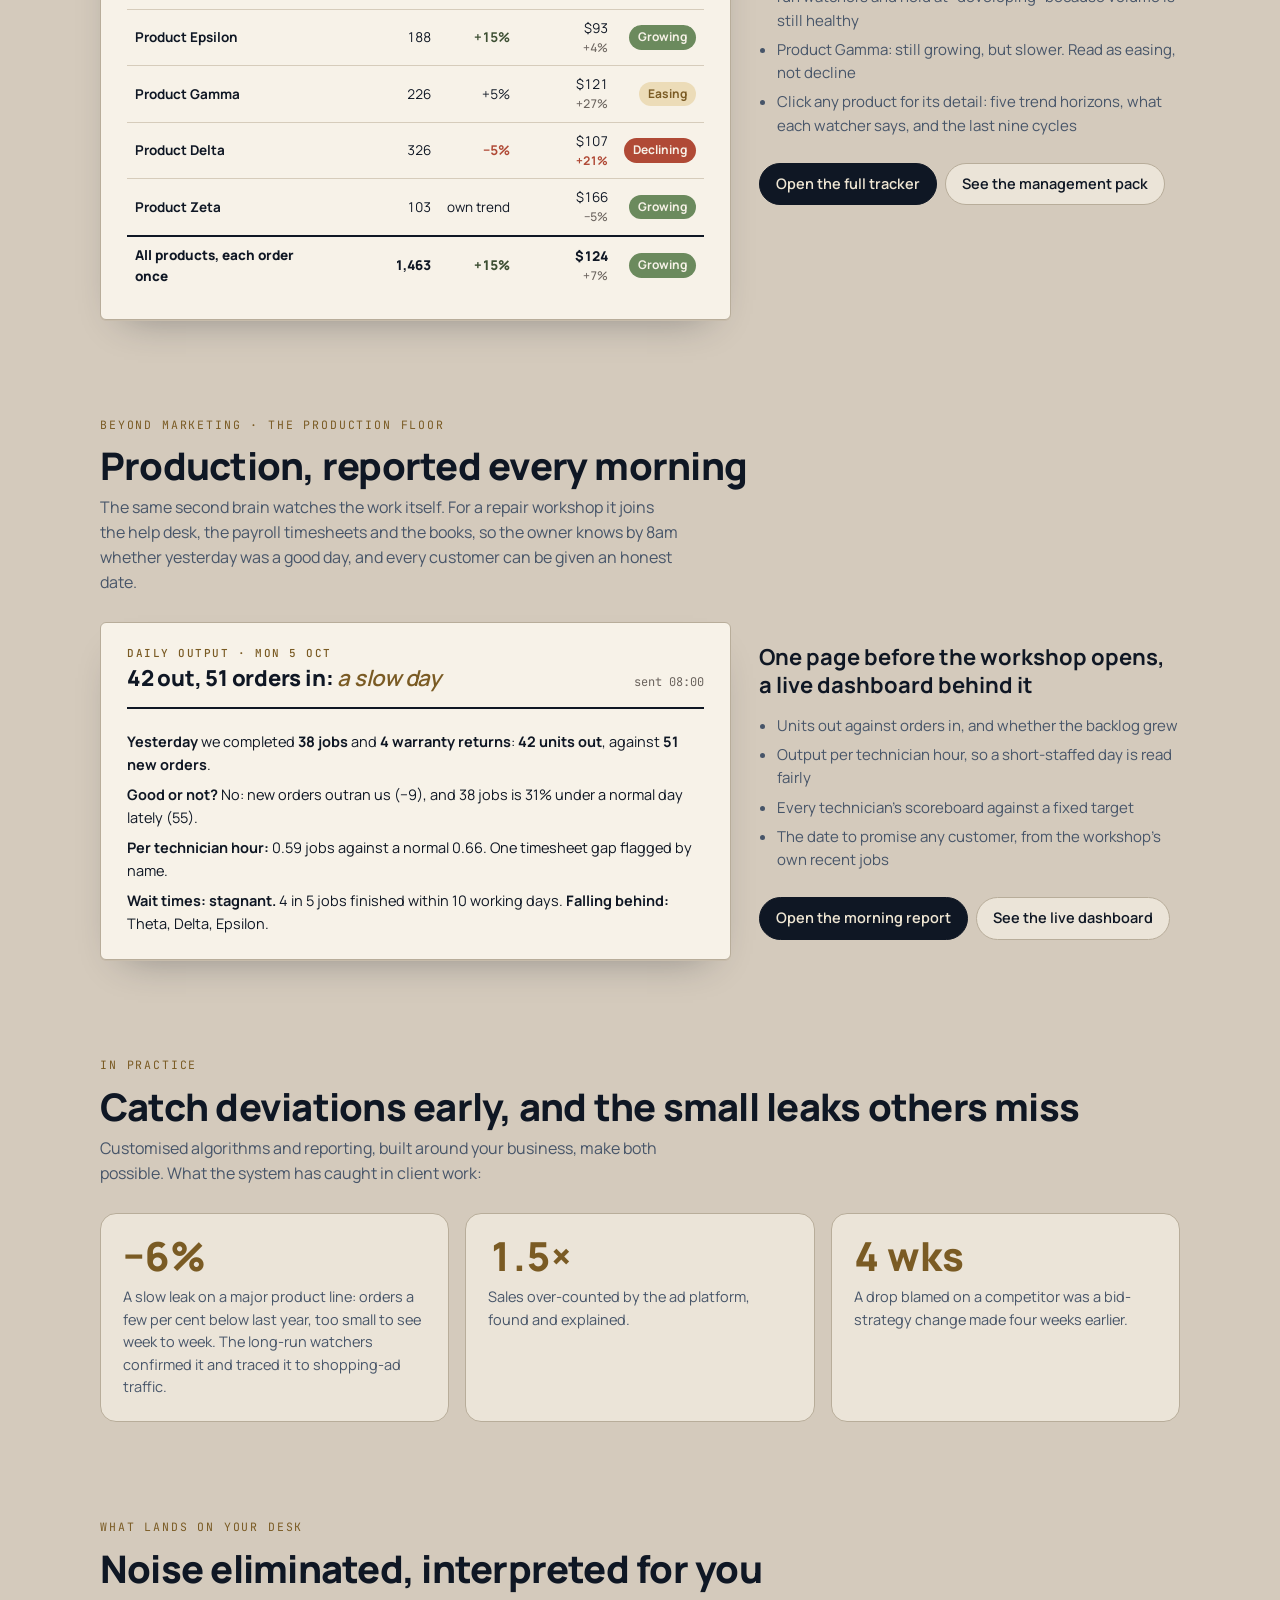
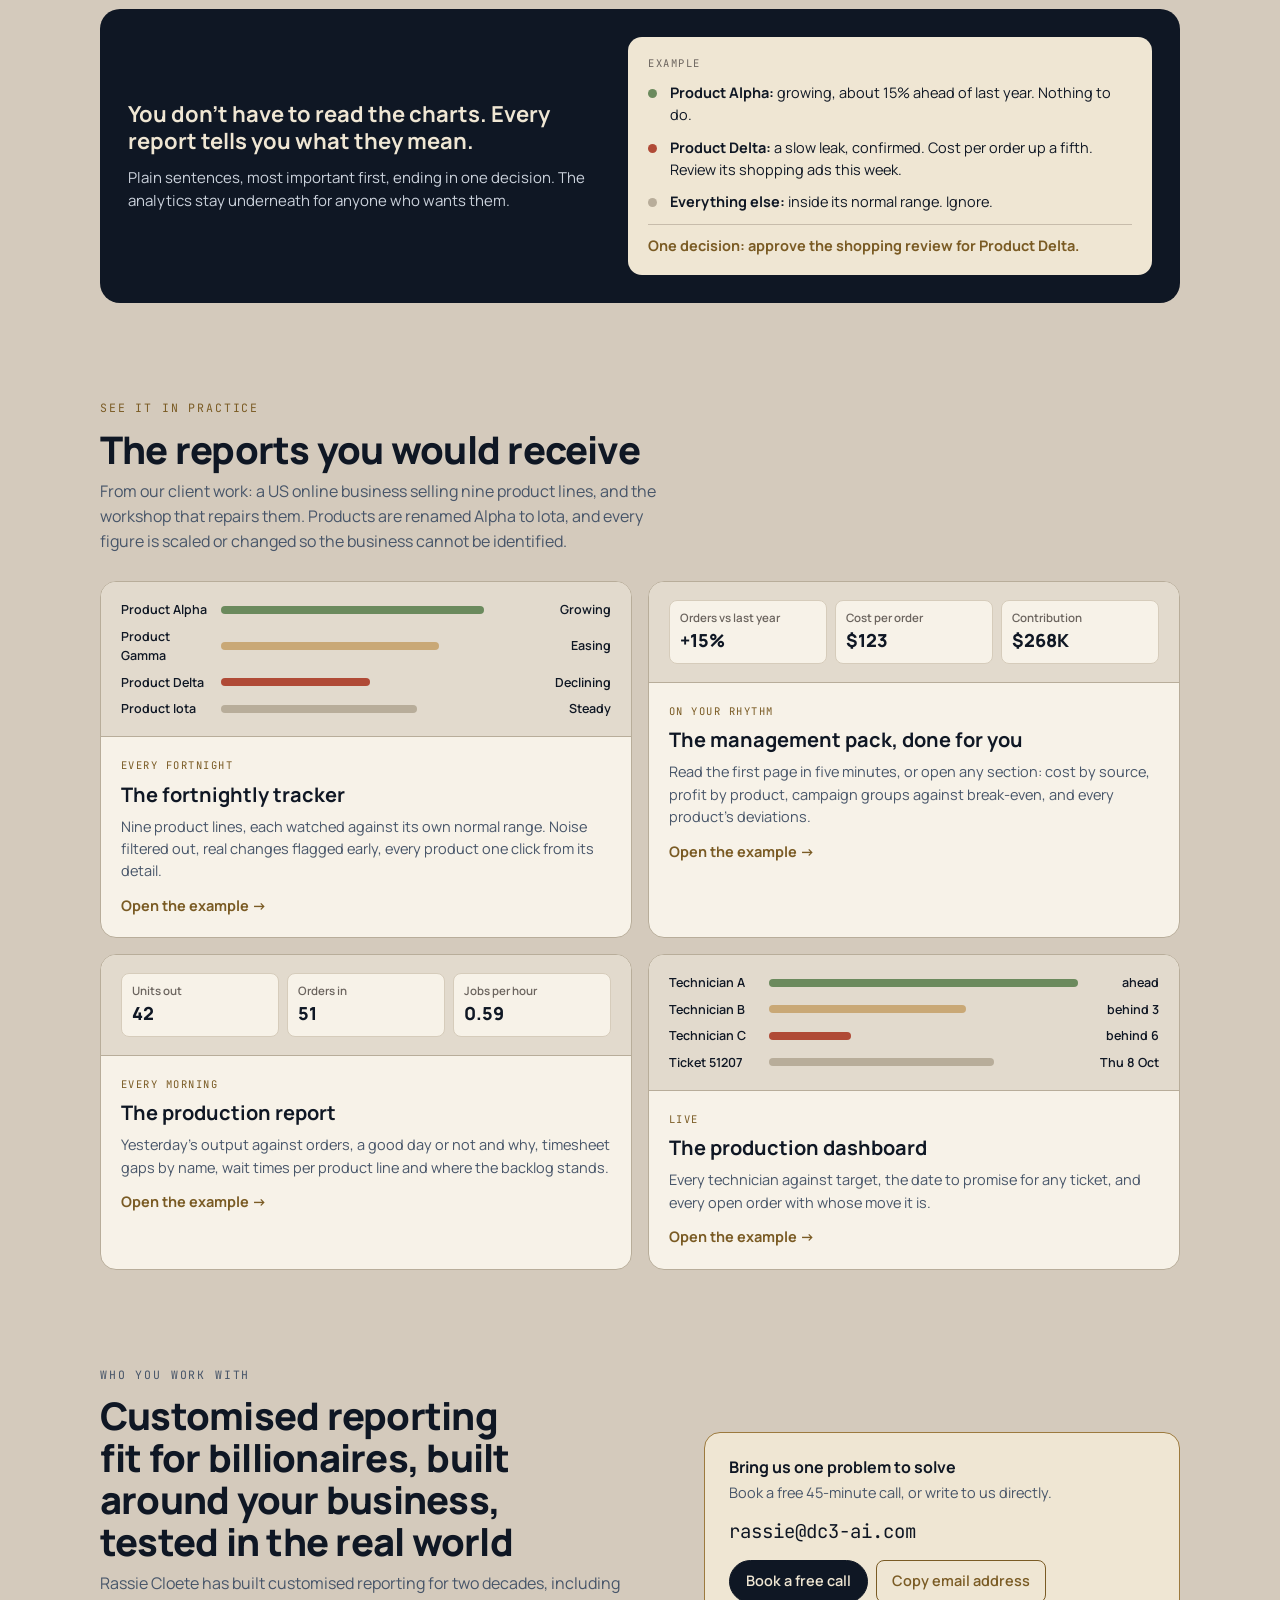
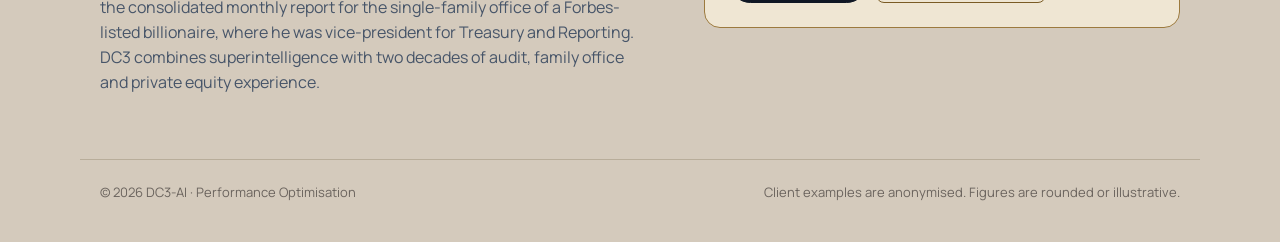
==== commit d1bfacab: "Publish site from dc3-web-and-brand@c08d7cd" ====
--- a/index.html
+++ b/index.html
@@ -4,12 +4,12 @@
 <meta charset="utf-8">
 <meta name="viewport" content="width=device-width, initial-scale=1, viewport-fit=cover">
 <title>DC3-AI · Performance Optimisation</title>
-<meta name="description" content="A second brain for your business: every source joined, checked against your books, and turned into reports and early warnings built around how you make money.">
+<meta name="description" content="A second brain for your business: every source joined, from marketing to the production floor, checked against your books, and turned into reports and early warnings built around how you make money.">
 <link rel="icon" href="assets/favicon.svg" type="image/svg+xml">
 <link rel="preconnect" href="https://fonts.googleapis.com">
 <link rel="preconnect" href="https://fonts.gstatic.com" crossorigin>
 <link href="https://fonts.googleapis.com/css2?family=Manrope:wght@400;500;600;700;800&family=JetBrains+Mono:wght@400;500&display=swap" rel="stylesheet">
-<link rel="stylesheet" href="assets/site.css?v=a2f8c7a0">
+<link rel="stylesheet" href="assets/site.css?v=78f1d3e8">
 </head>
 <body>
 <header class="site-head">
@@ -21,6 +21,7 @@
     <a href="index.html" aria-current="page">What we do</a>
     <a href="examples/online-retail/fortnightly-tracker.html">Fortnightly tracker</a>
     <a href="examples/online-retail/management-pack.html">Management pack</a>
+    <a href="examples/workshop/production-report.html">Production reports</a>
     <a href="index.html#about">About</a>
     <a class="cta" href="solve.html">Bring us one problem to solve</a>
   </nav>
@@ -45,7 +46,7 @@
   <section class="first" aria-labelledby="brain-h">
   <p class="eyebrow">Business intelligence · built around you</p>
   <h2 id="brain-h">A second brain for your business, <em>built around it.</em></h2>
-  <p class="lede">Not a platform built to scale across thousands of companies. One system that joins all your data, checks it, and tells you early what is changing.</p>
+  <p class="lede">Not a platform built to scale across thousands of companies. One system that joins all your data, from marketing to the production floor, checks it, and tells you early what is changing.</p>
 
   <div class="button-row">
     <a class="btn" href="examples/index.html">See example reports</a>
@@ -59,6 +60,7 @@
       <div class="node"><svg viewBox="0 0 24 24"><path d="M5 3l12 6-5 2-2 5z"/><path d="M13 13l6 6"/></svg><div>Click tracking<small>connect your customer’s journey with the actual sale</small></div></div>
       <div class="node"><svg viewBox="0 0 24 24"><path d="M3 12a9 9 0 1 0 3-6.7L3 8"/><path d="M3 3v5h5"/><path d="M12 7v5l3 2"/></svg><div>Change monitoring<small>identify changes early and monitor the performance</small></div></div>
       <div class="node"><svg viewBox="0 0 24 24"><path d="M5 13v-2a7 7 0 0 1 14 0v2"/><rect x="3" y="13" width="4" height="6" rx="1"/><rect x="17" y="13" width="4" height="6" rx="1"/></svg><div>Customer service intelligence<small>monitor your real bottlenecks</small></div></div>
+      <div class="node"><svg viewBox="0 0 24 24"><path d="M14.7 6.3a4 4 0 0 0-5.4 5.4L3 18l3 3 6.3-6.3a4 4 0 0 0 5.4-5.4l-2.5 2.5-2.4-.6-.6-2.4z"/></svg><div>Workshop and timesheets<small>see what is finished, what is waiting and who is on the bench</small></div></div>
     </div>
     <div class="down" aria-hidden="true">↓</div>
     <div class="core">
@@ -75,6 +77,7 @@
       <div class="node"><svg viewBox="0 0 24 24"><path d="M4 20h16"/><path d="M7 16l4-5 3 3 5-7"/></svg><div>The bottom line<small>margin, not just revenue</small></div></div>
       <div class="node"><svg viewBox="0 0 24 24"><path d="M9 12l2 2 4-4"/><path d="M12 3l7 3v5c0 5-3 8-7 10-4-2-7-5-7-10V6z"/></svg><div>Fact-check providers<small>agencies, team, suppliers</small></div></div>
       <div class="node"><svg viewBox="0 0 24 24"><path d="M4 5h16v11H9l-5 4z"/><path d="M8 10h8"/></svg><div>Fast answers<small>ask, and get the source too</small></div></div>
+      <div class="node"><svg viewBox="0 0 24 24"><circle cx="12" cy="13" r="8"/><path d="M12 9v4l2.5 2.5M9 2h6"/></svg><div>Production monitoring<small>output every morning, honest dates for customers</small></div></div>
     </div>
   </div>
 
@@ -132,7 +135,7 @@
           <li>Reconciled to your books, order by order</li>
           <li>Down to margin and the bottom line</li>
           <li>On your business’s own cycle</li>
-          <li>Accounts, ads, tracking, shop and service</li>
+          <li>Accounts, ads, tracking, shop, service and production</li>
           <li>Tested explanations, or an honest “unexplained”</li>
           <li>Claims from agencies, staff and suppliers checked against the data</li>
         </ul>
@@ -227,6 +230,34 @@
     </div>
   </section>
 
+  <!-- PRODUCTION -->
+  <section aria-labelledby="prod-h">
+    <p class="eyebrow">Beyond marketing · the production floor</p>
+    <h2 id="prod-h">Production, reported every morning</h2>
+    <p class="sub">The same second brain watches the work itself. For a repair workshop it joins the help desk, the payroll timesheets and the books, so the owner knows by 8am whether yesterday was a good day, and every customer can be given an honest date.</p>
+    <div class="tracker-peek prod-peek">
+      <div class="doc">
+        <div class="doc-head"><div class="t"><span>Daily output · Mon 5 Oct</span>42 out, 51 orders in: <em class="slow">a slow day</em></div><div class="meta">sent 08:00</div></div>
+        <div class="pr-lines">
+          <p><b>Yesterday</b> we completed <b>38 jobs</b> and <b>4 warranty returns</b>: <b>42 units out</b>, against <b>51 new orders</b>.</p>
+          <p><b>Good or not?</b> No: new orders outran us (−9), and 38 jobs is 31% under a normal day lately (55).</p>
+          <p><b>Per technician hour:</b> 0.59 jobs against a normal 0.66. One timesheet gap flagged by name.</p>
+          <p><b>Wait times: stagnant.</b> 4 in 5 jobs finished within 10 working days. <b>Falling behind:</b> Theta, Delta, Epsilon.</p>
+        </div>
+      </div>
+      <div>
+        <h3 style="font-size:22px">One page before the workshop opens, a live dashboard behind it</h3>
+        <ul>
+          <li>Units out against orders in, and whether the backlog grew</li>
+          <li>Output per technician hour, so a short-staffed day is read fairly</li>
+          <li>Every technician’s scoreboard against a fixed target</li>
+          <li>The date to promise any customer, from the workshop’s own recent jobs</li>
+        </ul>
+        <div class="button-row"><a class="btn key" href="examples/workshop/production-report.html">Open the morning report</a><a class="btn" href="examples/workshop/production-dashboard.html">See the live dashboard</a></div>
+      </div>
+    </div>
+  </section>
+
   <!-- PROOF TILES -->
   <section aria-labelledby="proof">
     <p class="eyebrow">In practice</p>
@@ -263,7 +294,7 @@
   <section aria-labelledby="practice">
     <p class="eyebrow">See it in practice</p>
     <h2 id="practice">The reports you would receive</h2>
-    <p class="sub">From our work with a US online business selling nine product lines. Its products are renamed Alpha to Iota, and every figure is scaled so the business cannot be identified.</p>
+    <p class="sub">From our client work: a US online business selling nine product lines, and the workshop that repairs them. Products are renamed Alpha to Iota, and every figure is scaled or changed so the business cannot be identified.</p>
     <div class="ex-grid">
       <a class="ex" href="examples/online-retail/fortnightly-tracker.html">
         <div class="peek" aria-hidden="true">
@@ -293,6 +324,37 @@
           <span class="k">On your rhythm</span>
           <h3>The management pack, done for you</h3>
           <p>Read the first page in five minutes, or open any section: cost by source, profit by product, campaign groups against break-even, and every product’s deviations.</p>
+          <span class="go">Open the example →</span>
+        </div>
+      </a>
+      <a class="ex" href="examples/workshop/production-report.html">
+        <div class="peek" aria-hidden="true">
+            <div class="peek-kpis">
+              <div>Units out<b>42</b></div>
+              <div>Orders in<b>51</b></div>
+              <div>Jobs per hour<b>0.59</b></div>
+            </div>
+          </div>
+        <div class="body">
+          <span class="k">Every morning</span>
+          <h3>The production report</h3>
+          <p>Yesterday’s output against orders, a good day or not and why, timesheet gaps by name, wait times per product line and where the backlog stands.</p>
+          <span class="go">Open the example →</span>
+        </div>
+      </a>
+      <a class="ex" href="examples/workshop/production-dashboard.html">
+        <div class="peek" aria-hidden="true">
+            <div class="peek-rows">
+              <div class="peek-row"><span>Technician A</span><i style="width:90%"></i><span>ahead</span></div>
+              <div class="peek-row"><span>Technician B</span><i class="warn" style="width:60%"></i><span>behind 3</span></div>
+              <div class="peek-row"><span>Technician C</span><i class="bad" style="width:25%"></i><span>behind 6</span></div>
+              <div class="peek-row"><span>Ticket 51207</span><i class="neutral" style="width:70%"></i><span>Thu 8 Oct</span></div>
+            </div>
+          </div>
+        <div class="body">
+          <span class="k">Live</span>
+          <h3>The production dashboard</h3>
+          <p>Every technician against target, the date to promise for any ticket, and every open order with whose move it is.</p>
           <span class="go">Open the example →</span>
         </div>
       </a>
--- a/assets/site.css
+++ b/assets/site.css
@@ -422,3 +422,63 @@
 .slogan .offer .small { color: var(--brass-deep); font-weight: 600; }
 section.first { margin-top: 80px; }
 section.first h2 { font-size: clamp(30px, 4.6vw, 48px); max-width: 18ch; }
+
+/* ---------- production examples: morning report + live dashboard ---------- */
+.doc-head .t em.slow { font-style: italic; font-weight: 600; color: var(--brass-deep); }
+.pr-lines { display: grid; gap: 10px; font-size: 15.5px; max-width: 78ch; }
+.pr-table { min-width: 640px; }
+.pr-legend { display: flex; flex-wrap: wrap; gap: 6px 18px; font-size: 13px; font-weight: 600; color: var(--dim); margin-bottom: 10px; }
+.pr-legend i { display: inline-block; width: 12px; height: 12px; border-radius: 3px; vertical-align: -1px; margin-right: 6px; }
+.pr-legend .m { font-weight: 500; color: var(--muted); }
+.pr-bars { display: grid; gap: 6px; }
+.pr-day { display: grid; grid-template-columns: 64px minmax(0, 1fr) 118px; gap: 12px; align-items: center; font-size: 13px; }
+.pr-day .d { font-weight: 600; color: var(--dim); }
+.pr-day.now .d { color: var(--ink); font-weight: 800; }
+.pr-day .b { display: grid; gap: 3px; }
+.pr-day .b i { display: block; height: 9px; border-radius: 3px; }
+.pr-day .v { text-align: right; font-variant-numeric: tabular-nums; color: var(--dim); }
+.pr-day .v b { display: inline-block; min-width: 34px; }
+i.j, .pr-day .b i.j { background: var(--brass-deep); }
+i.o, .pr-day .b i.o { background: var(--line); }
+.wt { display: inline-block; font-size: 12.5px; font-weight: 700; padding: 2px 9px; border-radius: 999px; white-space: nowrap; }
+.wt.r { background: var(--bad-bg); color: var(--bad); }
+.wt.a { background: var(--warn-bg); color: var(--brass-deep); }
+.wt.g { background: var(--ok-bg); color: var(--ok); }
+.facts div span { font-weight: 500; font-size: 12px; }
+.dash-tabs { display: flex; flex-wrap: wrap; gap: 6px; border-bottom: 1px solid var(--line); margin: -4px 0 18px; }
+.dash-tabs button { font: inherit; font-size: 14.5px; font-weight: 700; color: var(--dim); background: none; border: 0; border-bottom: 3px solid transparent; padding: 8px 12px 10px; cursor: pointer; }
+.dash-tabs button:hover { color: var(--ink); }
+.dash-tabs button[aria-selected="true"] { color: var(--ink); border-bottom-color: var(--brass); }
+.dash-panel { margin: 0; display: grid; gap: 16px; }
+.dash-panel[hidden] { display: none; }
+.dash-panel h4 { margin: 10px 0 0; }
+.dash-lede { font-size: 15px; color: var(--dim); max-width: 80ch; }
+.dash-table { min-width: 760px; }
+.tgt { display: grid; grid-template-columns: auto auto; justify-content: end; align-items: center; gap: 4px 8px; }
+.tgt b { font-size: 16px; }
+.tgt i { grid-column: 1 / -1; display: block; width: 150px; height: 6px; border-radius: 3px; background: var(--line-faint); justify-self: end; overflow: hidden; }
+.tgt i s { display: block; height: 100%; background: var(--brass-deep); }
+.tgt small { grid-column: 1 / -1; }
+.lookup { background: var(--surface-high); border-radius: 10px; padding: 16px; display: grid; gap: 10px; }
+.lookup label { font-weight: 700; }
+.lookup-row { display: flex; flex-wrap: wrap; gap: 8px; }
+.lookup input { font: inherit; font-family: var(--font-mono); font-size: 15px; padding: 9px 12px; border: 1px solid var(--line); border-radius: 8px; background: var(--paper); color: var(--ink); width: 180px; }
+.tk-try { font-size: 13px; color: var(--muted); }
+.tk-try button { font: inherit; font-family: var(--font-mono); font-size: 12.5px; background: var(--paper); border: 1px solid var(--line); border-radius: 999px; padding: 2px 10px; cursor: pointer; color: var(--brass-deep); }
+.tk-try button:hover { border-color: var(--brass); }
+.tk-out { display: grid; gap: 10px; }
+.tk-out:empty { display: none; }
+.tk-h { font-size: 14.5px; }
+.move-filter { display: flex; flex-wrap: wrap; gap: 6px; }
+.move-filter button { font: inherit; font-size: 13.5px; font-weight: 600; background: var(--paper); border: 1px solid var(--line); border-radius: 999px; padding: 5px 13px; cursor: pointer; color: var(--dim); }
+.move-filter button.on { background: var(--ink); border-color: var(--ink); color: var(--cream); }
+.backlog td { white-space: nowrap; }
+.backlog tr[hidden] { display: none; }
+.mv { display: inline-block; font-size: 11.5px; font-weight: 700; padding: 3px 9px; border-radius: 999px; }
+.mv.us { background: var(--bad-bg); color: var(--bad); }
+.mv.cust { background: var(--surface-high); color: var(--brass-deep); border: 1px solid var(--line-soft); }
+.mv.unclear { background: none; color: var(--muted); border: 1px dashed var(--line); }
+td.na { color: var(--muted); }
+.prod-peek .doc { padding: 24px 26px; }
+.prod-peek .pr-lines { font-size: 14.5px; gap: 8px; }
+@media (max-width: 640px) { .pr-day { grid-template-columns: 52px minmax(0, 1fr) 96px; gap: 8px; font-size: 12px; } .doc { padding: 22px 18px; } }
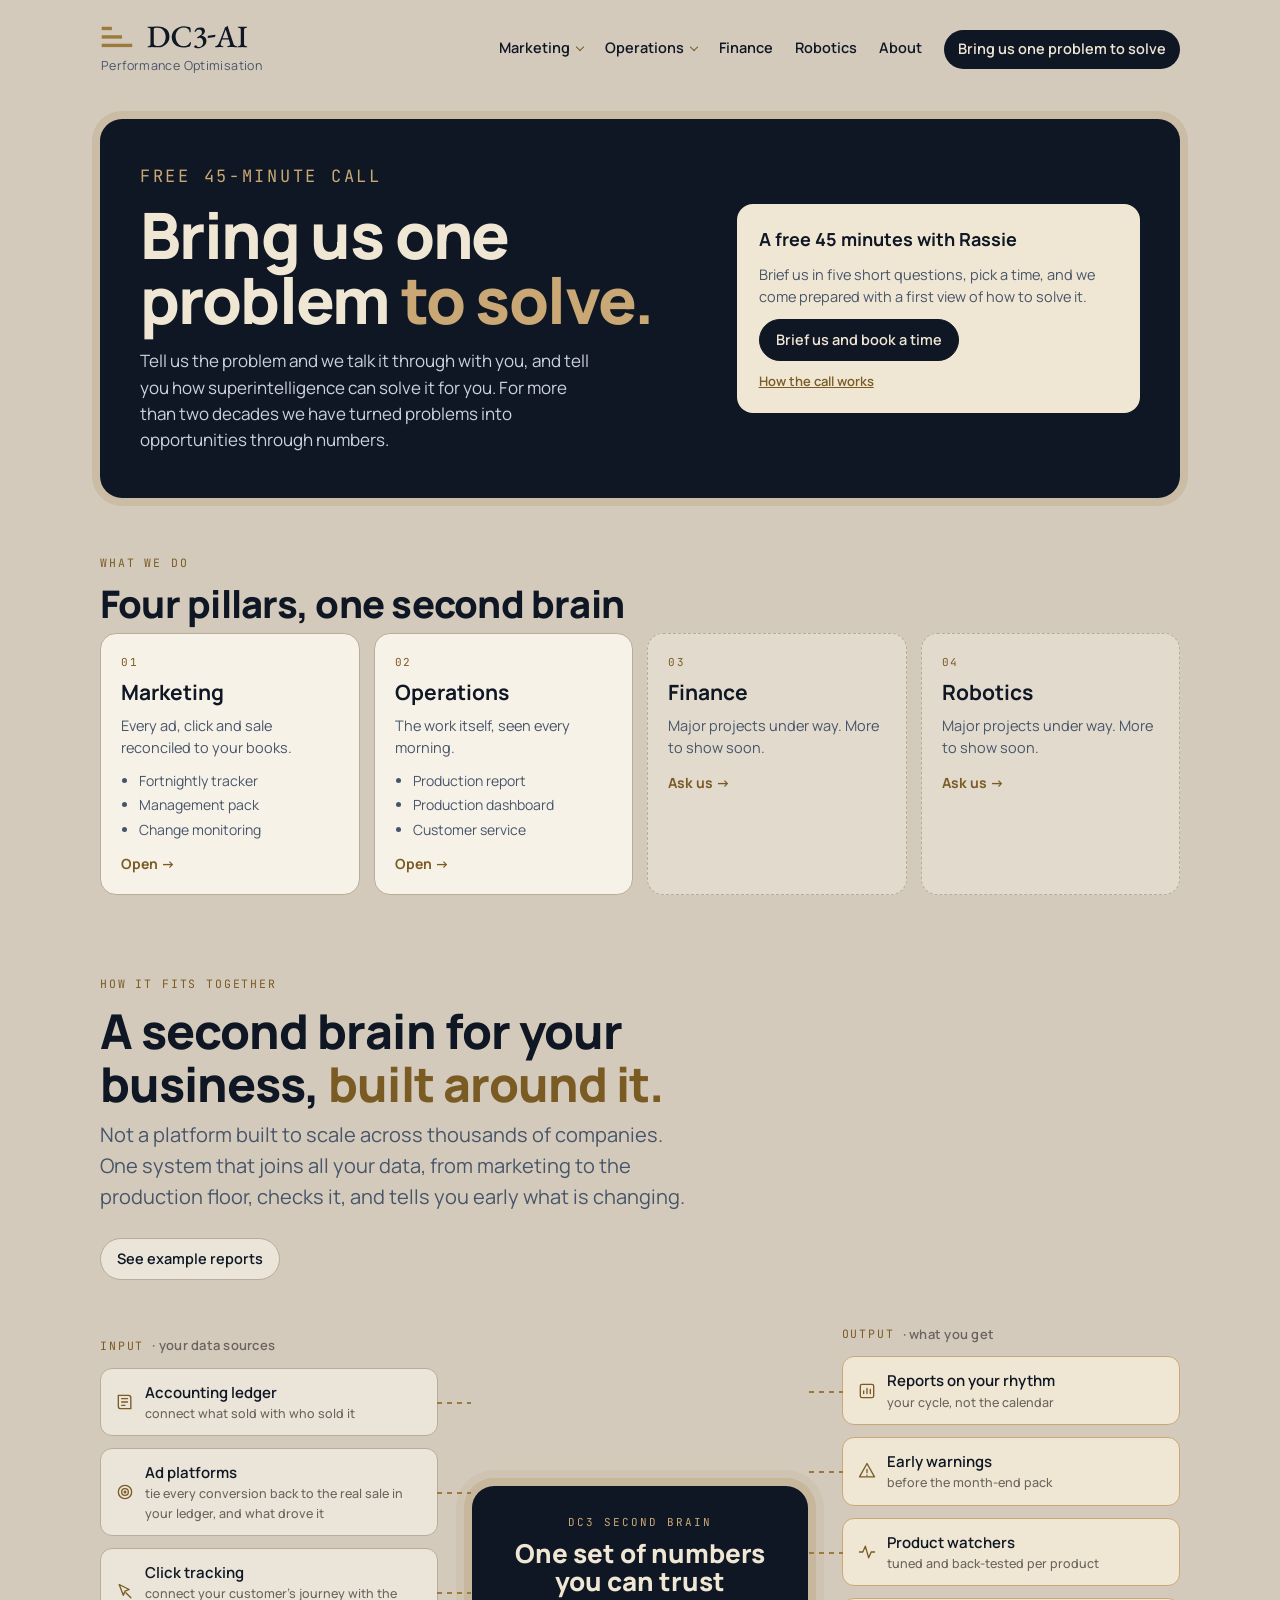
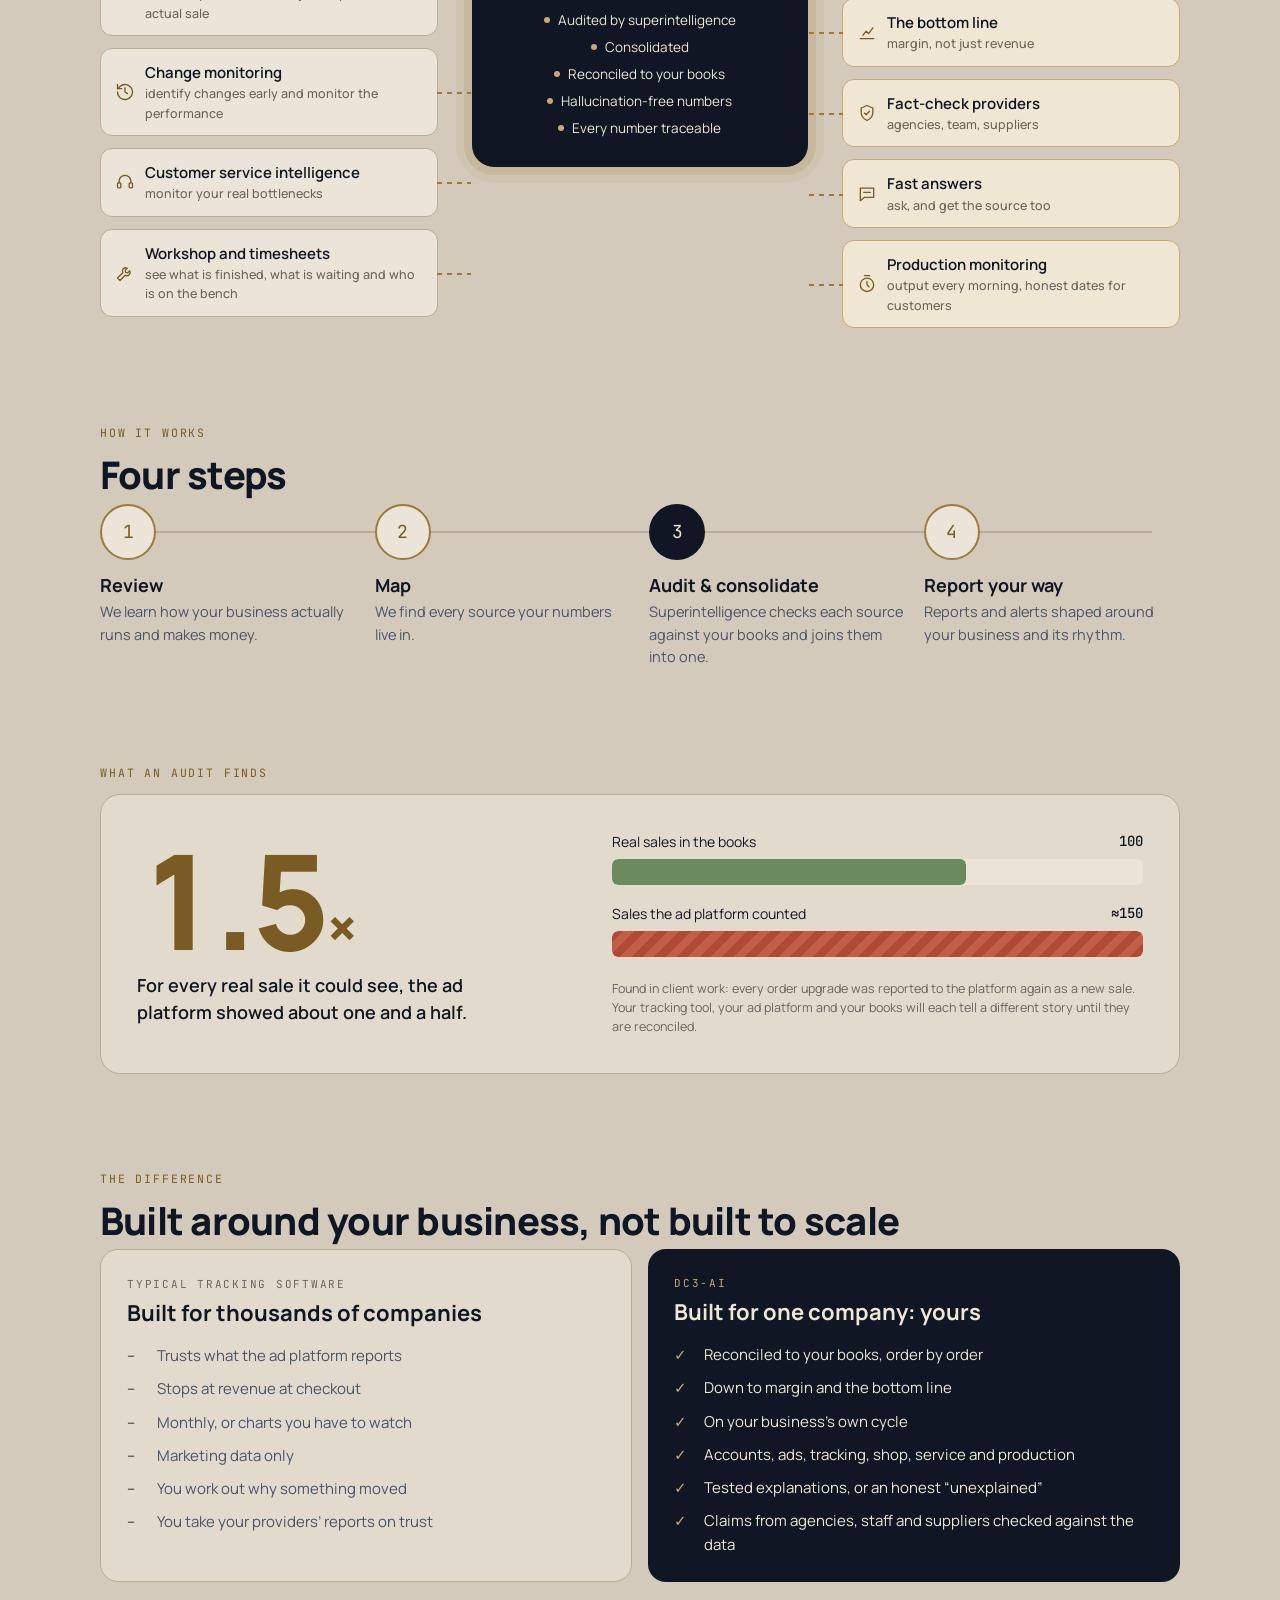
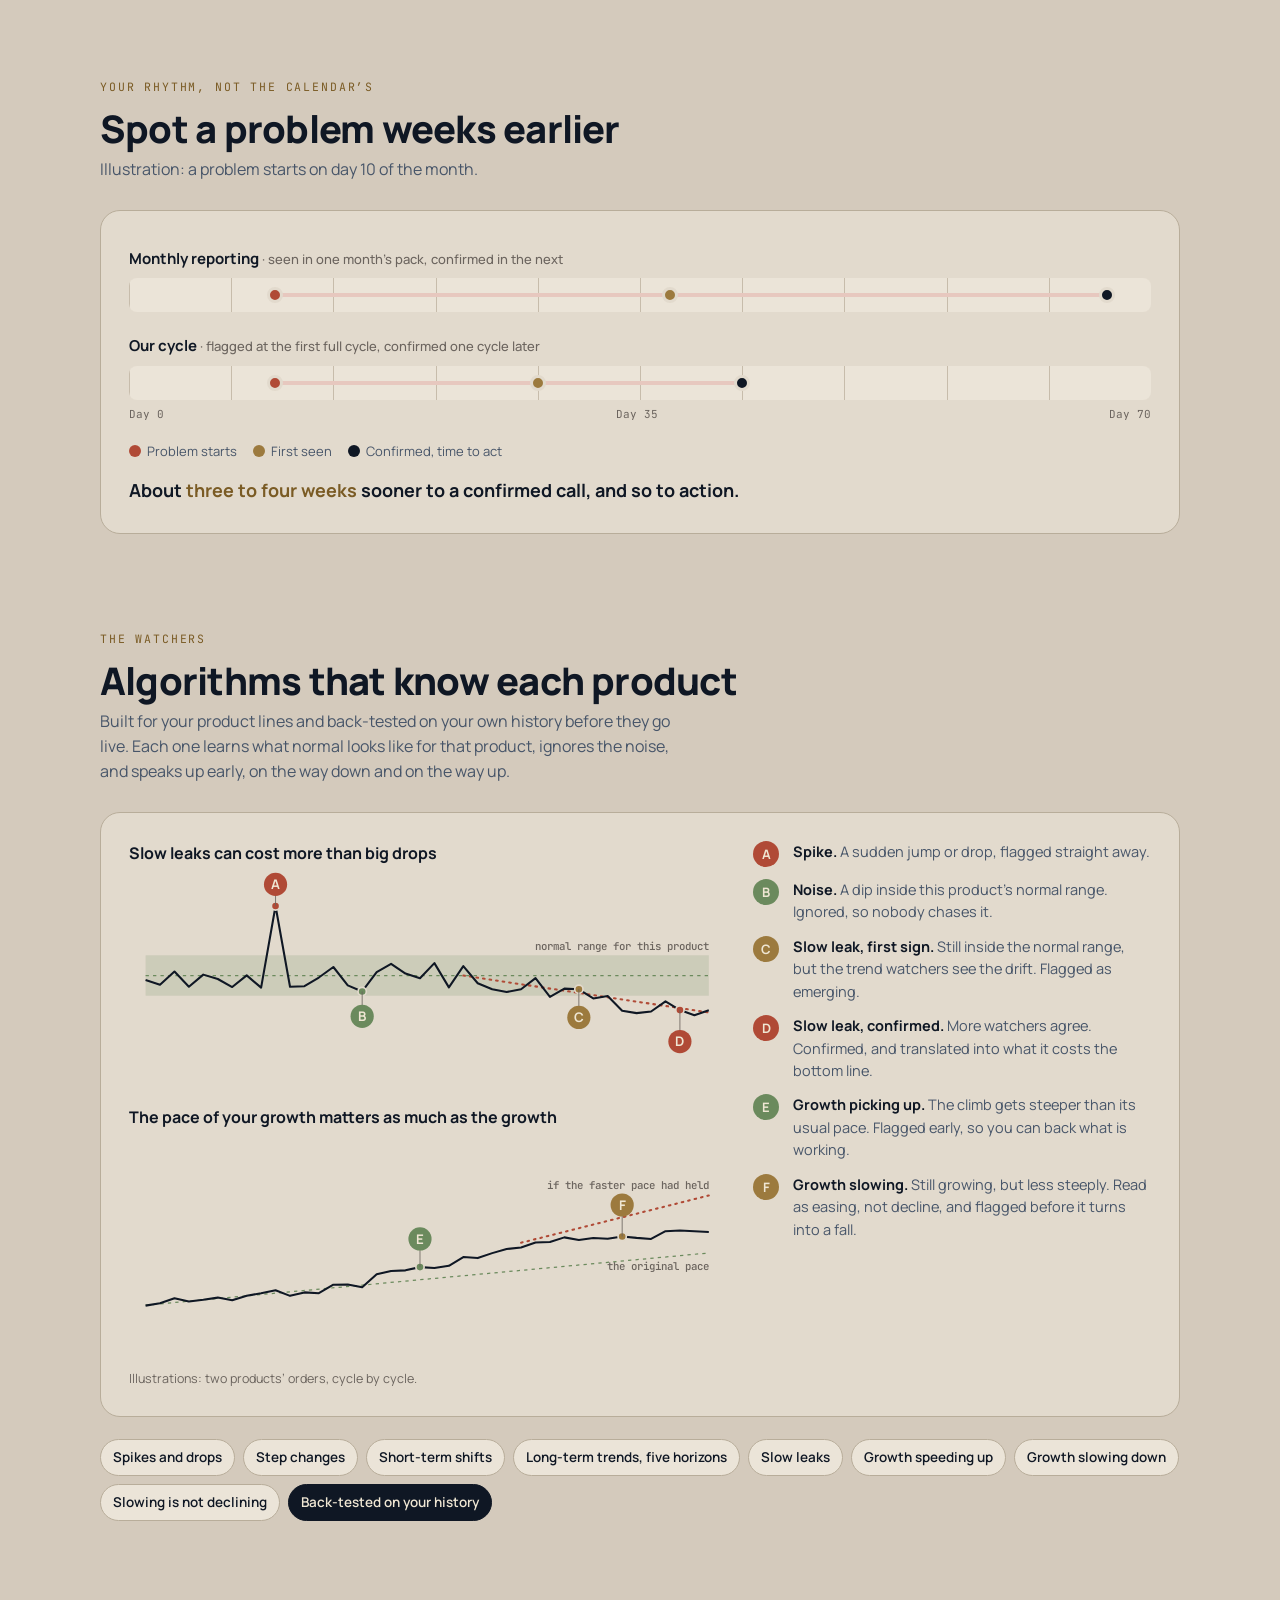
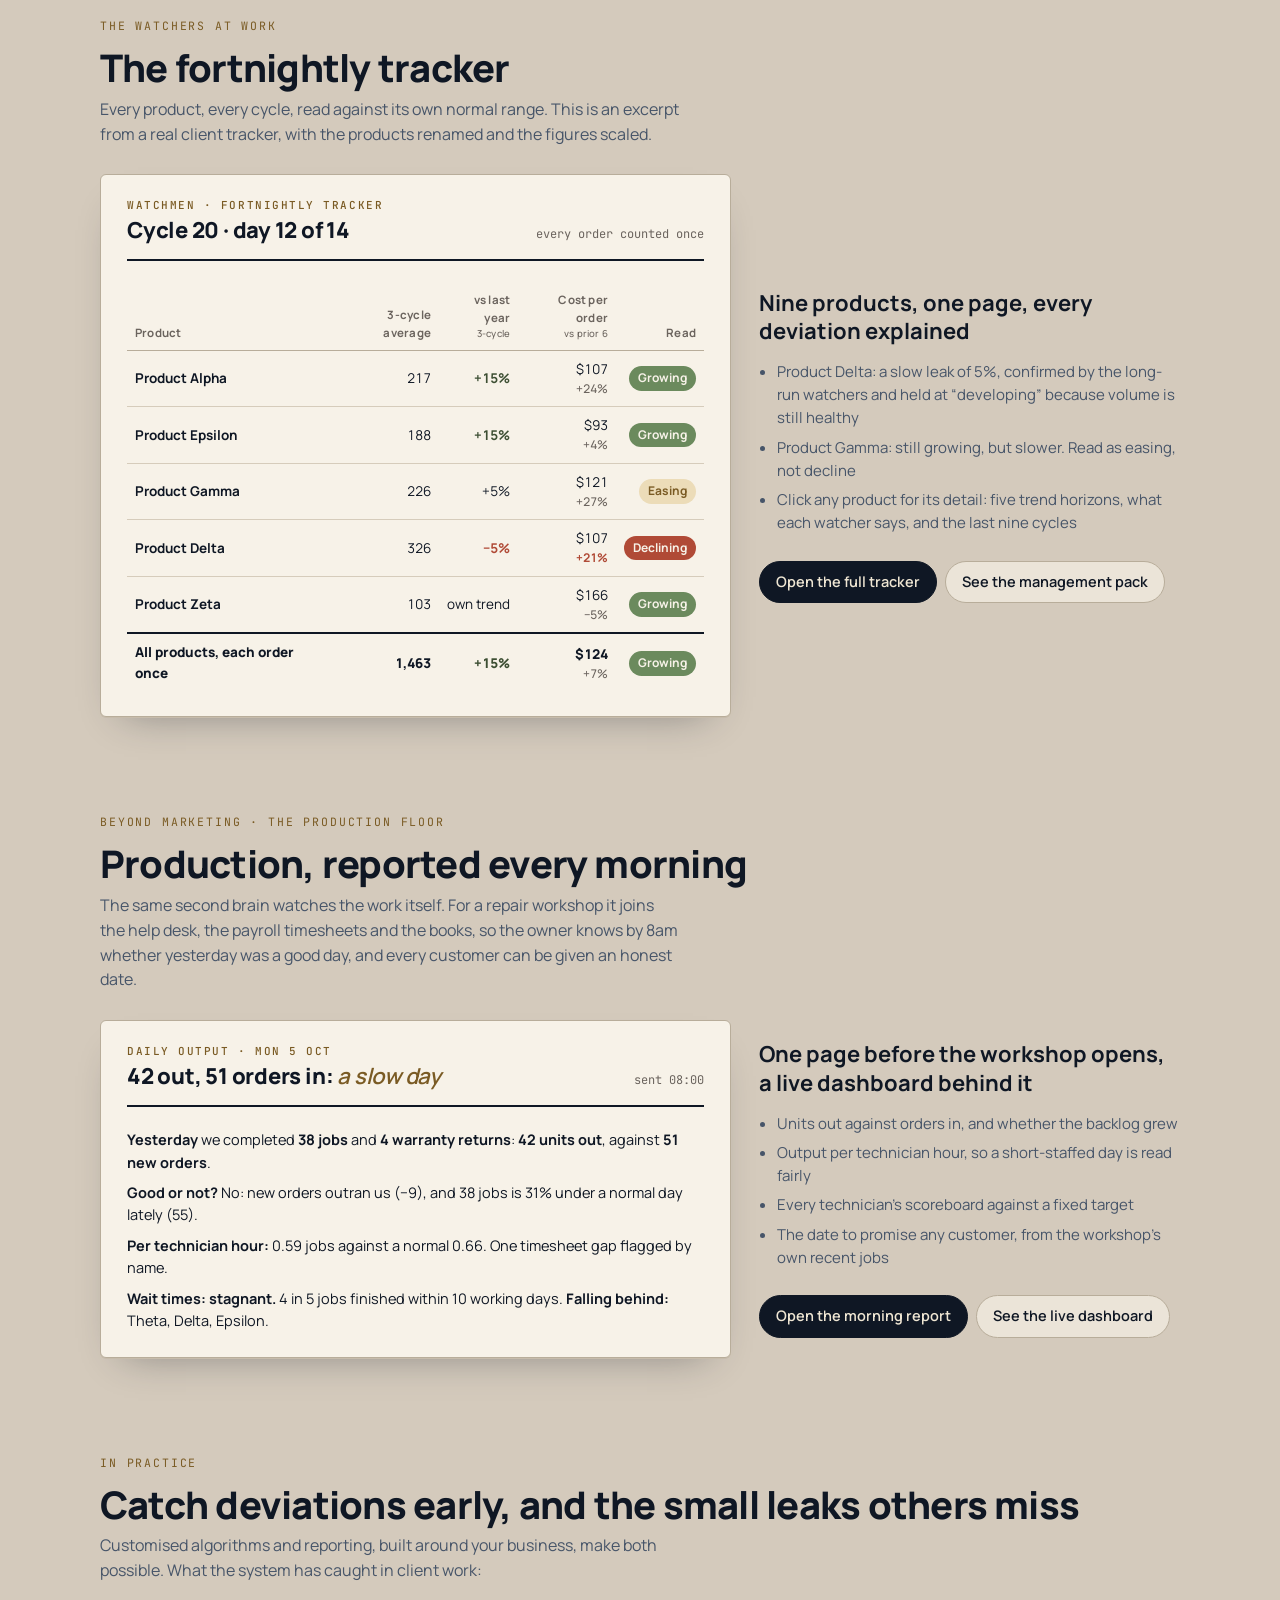
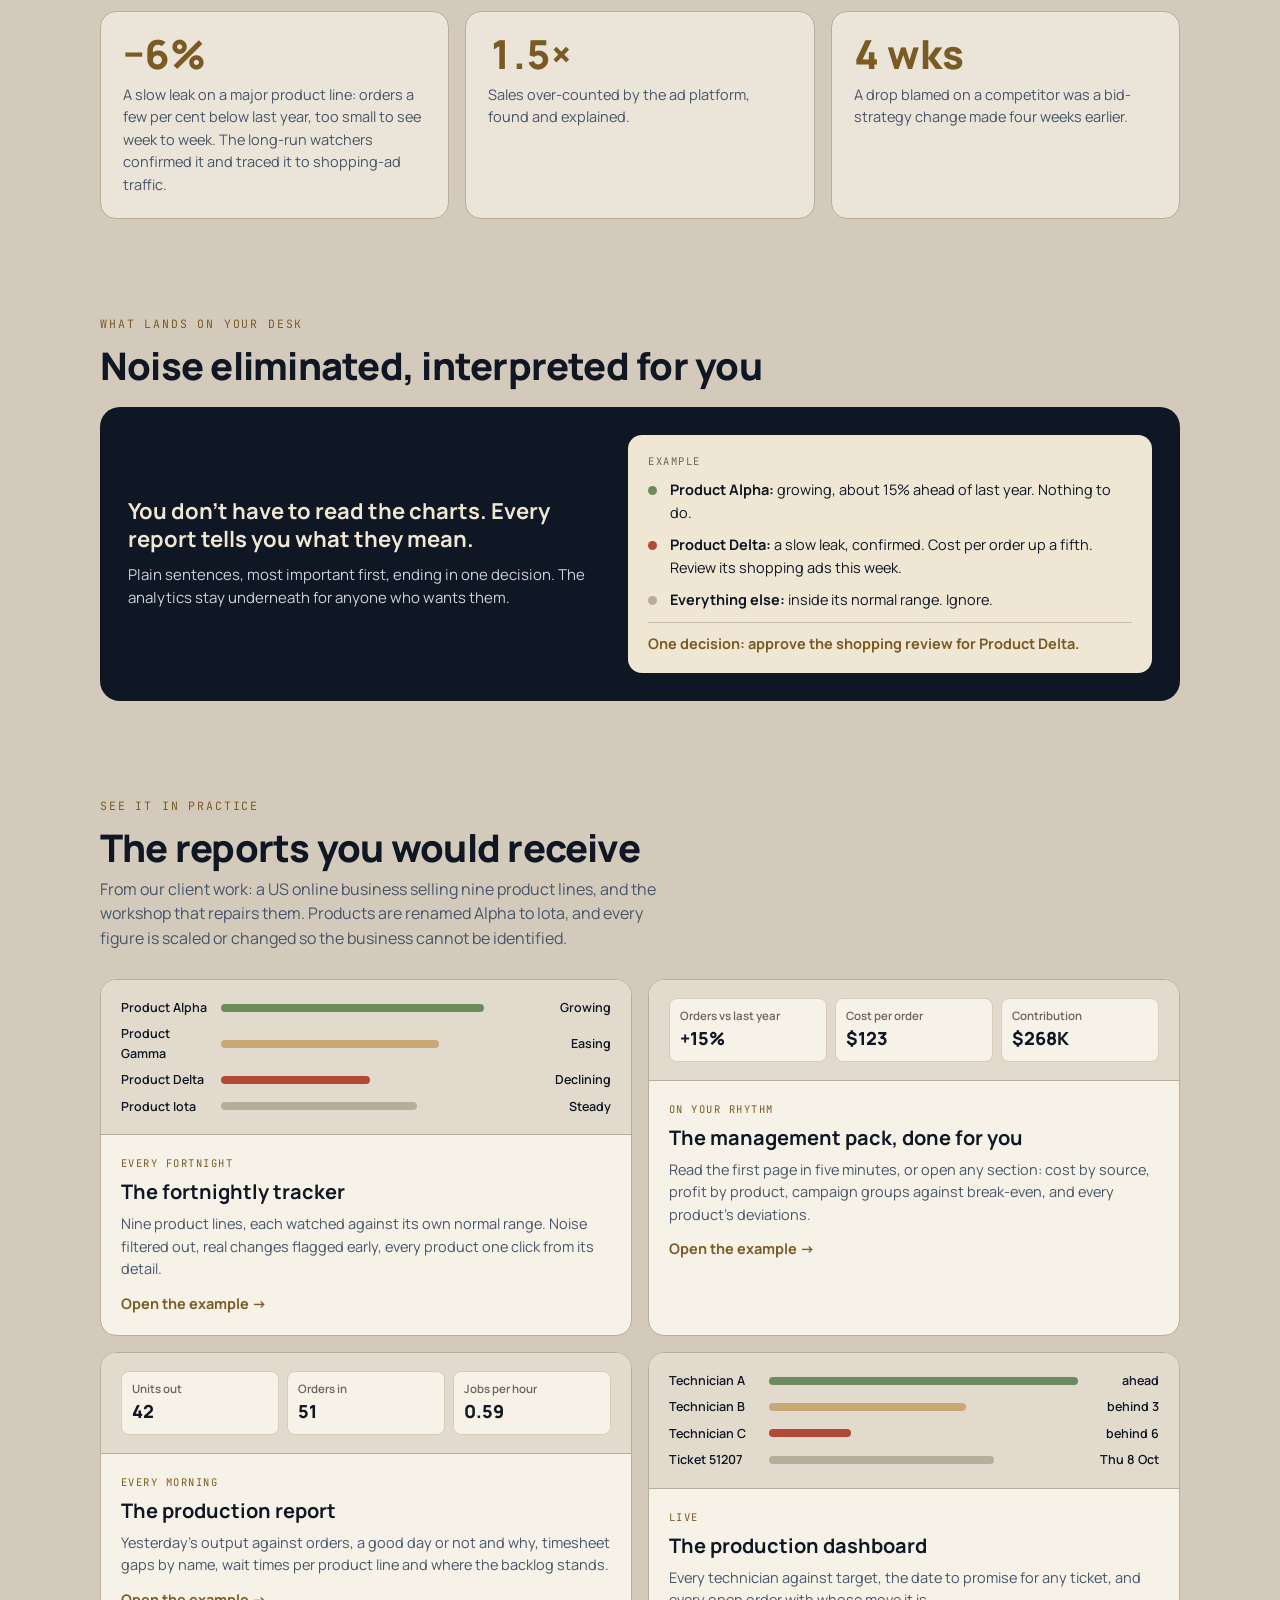
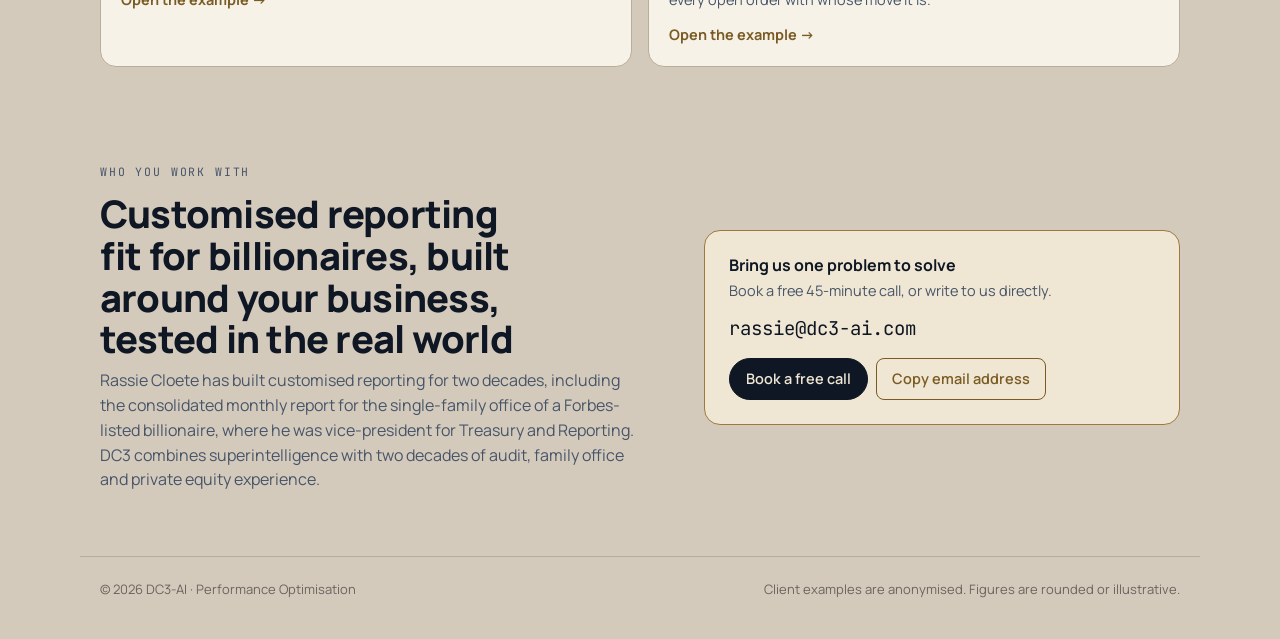
==== commit af4214ac: "Publish site from dc3-web-and-brand@f9a175c" ====
--- a/index.html
+++ b/index.html
@@ -9,7 +9,7 @@
 <link rel="preconnect" href="https://fonts.googleapis.com">
 <link rel="preconnect" href="https://fonts.gstatic.com" crossorigin>
 <link href="https://fonts.googleapis.com/css2?family=Manrope:wght@400;500;600;700;800&family=JetBrains+Mono:wght@400;500&display=swap" rel="stylesheet">
-<link rel="stylesheet" href="assets/site.css?v=78f1d3e8">
+<link rel="stylesheet" href="assets/site.css?v=7ef8f70d">
 </head>
 <body>
 <header class="site-head">
@@ -18,10 +18,10 @@
     <span class="descriptor">Performance Optimisation</span>
   </a>
   <nav class="site-nav" aria-label="Main">
-    <a href="index.html" aria-current="page">What we do</a>
-    <a href="examples/online-retail/fortnightly-tracker.html">Fortnightly tracker</a>
-    <a href="examples/online-retail/management-pack.html">Management pack</a>
-    <a href="examples/workshop/production-report.html">Production reports</a>
+    <div class="nav-item"><a href="marketing.html">Marketing</a><div class="nav-menu"><a href="examples/online-retail/fortnightly-tracker.html">Fortnightly tracker</a><a href="examples/online-retail/management-pack.html">Management pack</a><a href="marketing.html#changes">Change monitoring</a></div></div>
+    <div class="nav-item"><a href="operations.html">Operations</a><div class="nav-menu"><a href="examples/workshop/production-report.html">Production report</a><a href="examples/workshop/production-dashboard.html">Production dashboard</a><a href="operations.html#service">Customer service</a></div></div>
+    <a href="finance.html">Finance</a>
+    <a href="robotics.html">Robotics</a>
     <a href="index.html#about">About</a>
     <a class="cta" href="solve.html">Bring us one problem to solve</a>
   </nav>
@@ -42,9 +42,21 @@
     </div>
   </div>
 
+  <!-- THE FOUR PILLARS -->
+  <section aria-labelledby="pillars-h" style="margin-top:56px">
+    <p class="eyebrow">What we do</p>
+    <h2 id="pillars-h">Four pillars, one second brain</h2>
+    <div class="pillars">
+      <a class="pillar" href="marketing.html"><span class="n">01</span><h3>Marketing</h3><p>Every ad, click and sale reconciled to your books.</p><ul><li>Fortnightly tracker</li><li>Management pack</li><li>Change monitoring</li></ul><span class="go">Open →</span></a>
+      <a class="pillar" href="operations.html"><span class="n">02</span><h3>Operations</h3><p>The work itself, seen every morning.</p><ul><li>Production report</li><li>Production dashboard</li><li>Customer service</li></ul><span class="go">Open →</span></a>
+      <a class="pillar soon-p" href="finance.html"><span class="n">03</span><h3>Finance</h3><p>Major projects under way. More to show soon.</p><span class="go">Ask us →</span></a>
+      <a class="pillar soon-p" href="robotics.html"><span class="n">04</span><h3>Robotics</h3><p>Major projects under way. More to show soon.</p><span class="go">Ask us →</span></a>
+    </div>
+  </section>
+
   <!-- WHAT WE DO + DIAGRAM -->
   <section class="first" aria-labelledby="brain-h">
-  <p class="eyebrow">Business intelligence · built around you</p>
+  <p class="eyebrow">How it fits together</p>
   <h2 id="brain-h">A second brain for your business, <em>built around it.</em></h2>
   <p class="lede">Not a platform built to scale across thousands of companies. One system that joins all your data, from marketing to the production floor, checks it, and tells you early what is changing.</p>
 
--- a/assets/site.css
+++ b/assets/site.css
@@ -482,3 +482,114 @@
 .prod-peek .doc { padding: 24px 26px; }
 .prod-peek .pr-lines { font-size: 14.5px; gap: 8px; }
 @media (max-width: 640px) { .pr-day { grid-template-columns: 52px minmax(0, 1fr) 96px; gap: 8px; font-size: 12px; } .doc { padding: 22px 18px; } }
+
+/* ---------- the four pillars: menu with drop-downs ---------- */
+.nav-item { position: relative; }
+.nav-item > a::after { content: ""; display: inline-block; width: 5px; height: 5px; margin-left: 7px; border-right: 1.5px solid var(--brass-deep); border-bottom: 1.5px solid var(--brass-deep); transform: translateY(-3px) rotate(45deg); }
+.nav-menu { display: none; position: absolute; top: 100%; left: -14px; z-index: 20; min-width: 220px; padding: 8px; background: var(--paper); border: 1px solid var(--line); border-radius: 12px; box-shadow: 0 18px 36px -20px rgba(15,23,36,.45); }
+.nav-menu a { display: block; padding: 8px 10px; border-radius: 8px; border: 0; font-weight: 600; white-space: nowrap; }
+.nav-menu a:hover { background: var(--surface-high); }
+.nav-item:hover .nav-menu, .nav-item:focus-within .nav-menu { display: block; }
+@media (hover: none), (max-width: 640px) { .nav-item > a::after { display: none; } .nav-item:hover .nav-menu, .nav-item:focus-within .nav-menu { display: none; } }
+
+/* ---------- pillar pages ---------- */
+.pillars { display: grid; grid-template-columns: repeat(4, minmax(0, 1fr)); gap: 14px; }
+.pillar { display: grid; gap: 8px; align-content: start; background: var(--paper); border: 1px solid var(--line); border-radius: 16px; padding: 20px; color: var(--ink); text-decoration: none; transition: transform .15s ease, box-shadow .15s ease; }
+.pillar:hover { transform: translateY(-2px); box-shadow: 0 16px 32px -22px rgba(15,23,36,.5); }
+.pillar .n { font-family: var(--font-mono); font-size: 11px; letter-spacing: .14em; color: var(--brass-deep); }
+.pillar h3 { font-size: 21px; margin: 0; }
+.pillar p { color: var(--dim); font-size: 14.5px; }
+.pillar ul { margin: 2px 0 0; padding-left: 18px; color: var(--dim); font-size: 14px; display: grid; gap: 3px; }
+.pillar .go { font-weight: 700; font-size: 14px; color: var(--brass-deep); margin-top: 4px; }
+.pillar.soon-p { background: var(--surface); border-style: dashed; }
+.offers { display: grid; grid-template-columns: repeat(2, minmax(0, 1fr)); gap: 16px; }
+.offer-card { background: var(--paper); border: 1px solid var(--line); border-radius: 16px; padding: 22px; display: grid; gap: 10px; align-content: start; }
+.offer-card h3 { font-size: 20px; margin: 0; }
+.offer-card p { color: var(--dim); font-size: 14.5px; }
+.offer-card .k { font-family: var(--font-mono); font-size: 10.5px; letter-spacing: .14em; text-transform: uppercase; color: var(--brass-deep); }
+.offer-card .go { font-weight: 700; font-size: 14.5px; color: var(--brass-deep); text-decoration: none; }
+.coming { display: grid; grid-template-columns: minmax(0, 1.2fr) minmax(0, .8fr); gap: 28px; align-items: center; background: var(--ink); color: var(--cream); border-radius: 22px; padding: 44px 40px; margin-top: 28px; }
+.coming h1 { color: var(--cream); max-width: 14ch; }
+.coming h1 em { color: var(--brass-soft); }
+.coming .eyebrow { color: var(--brass-soft); }
+.coming p { color: var(--on-ink-dim); font-size: 17px; }
+.coming .box { background: var(--cream); color: var(--ink); border-radius: 16px; padding: 22px; display: grid; gap: 12px; }
+.coming .box p { color: var(--dim); font-size: 15px; }
+.coming .box .addr { font-family: var(--font-mono); font-size: 15px; color: var(--ink); }
+@media (max-width: 900px) { .pillars { grid-template-columns: repeat(2, minmax(0, 1fr)); } .coming { grid-template-columns: minmax(0, 1fr); padding: 32px 24px; } }
+@media (max-width: 640px) { .pillars, .offers { grid-template-columns: minmax(0, 1fr); } }
+
+/* menu items with a drop-down sit on the same line as plain ones */
+.nav-item > a { display: block; }
+
+/* ---------- change monitoring (marketing page) ---------- */
+.cm-steps { display: grid; grid-template-columns: repeat(3, minmax(0, 1fr)); gap: 14px; margin-bottom: 18px; }
+.cm-step { background: var(--paper); border: 1px solid var(--line); border-radius: 16px; padding: 18px 20px; display: grid; gap: 8px; align-content: start; }
+.cm-step .n { font-family: var(--font-mono); font-size: 11px; letter-spacing: .14em; color: var(--brass-deep); }
+.cm-step svg { width: 100%; max-width: 180px; height: auto; }
+.cm-step h3 { font-size: 18px; margin: 0; }
+.cm-step p { color: var(--dim); font-size: 14px; }
+.cm-step circle { fill: var(--muted); }
+.cm-step circle.ok-d { fill: var(--ok-dot); }
+.cm-step circle.bad-d { fill: var(--bad); }
+.cm-step .mkl { stroke: var(--ink); stroke-dasharray: 3 3; }
+.cm .band { fill: var(--line-faint); }
+.cm-step .band { fill: var(--line-faint); }
+.win-b { fill: rgba(15,23,36,.05); }
+.win-a { fill: rgba(156,122,62,.10); }
+.win-a.bad { fill: rgba(176,74,54,.11); }
+.win-a.good { fill: rgba(107,138,93,.16); }
+.lv-b { stroke: var(--ink); stroke-width: 3; }
+.lv-a { stroke: var(--brass); stroke-width: 3.5; }
+.lv-a.bad { stroke: var(--bad); }
+.lv-a.good { stroke: var(--ok); }
+.cm-pick { display: flex; flex-wrap: wrap; gap: 8px; margin-bottom: 14px; }
+.cm-chip { display: inline-flex; align-items: center; gap: 8px; font: inherit; font-size: 13.5px; font-weight: 600; color: var(--ink); background: var(--surface-high); border: 1px solid var(--line); border-radius: 999px; padding: 5px 12px 5px 5px; cursor: pointer; }
+.cm-chip .n { display: inline-grid; place-items: center; width: 22px; height: 22px; border-radius: 50%; font-size: 12px; font-weight: 800; color: var(--paper); background: var(--brass); }
+.cm-chip.bad .n { background: var(--bad); }
+.cm-chip.good .n { background: var(--ok); }
+.cm-chip[aria-selected="true"] { background: var(--ink); color: var(--cream); border-color: var(--ink); }
+.cm-chip:hover { border-color: var(--brass-deep); }
+.cm-chart { overflow-x: auto; }
+.cm-svg [hidden] { display: none; }
+.cm-svg { display: block; width: 100%; min-width: 560px; height: auto; }
+.cm-svg .g { stroke: var(--line-faint); }
+.cm-svg .yl, .cm-svg .xl { font-family: var(--font-mono); font-size: 12px; fill: var(--muted); }
+.cm-svg .wl { font-family: var(--font-mono); font-size: 12px; letter-spacing: .06em; fill: var(--dim); }
+.cm-svg .dot { fill: var(--muted); opacity: .55; }
+.cm-svg .mv { font-size: 17px; font-weight: 800; fill: var(--brass-deep); }
+.cm-svg .mv.bad { fill: var(--bad); }
+.cm-svg .mv.good { fill: var(--ok); }
+.cm-svg .cmk { cursor: pointer; }
+.cm-svg .cmk line { stroke: var(--muted); stroke-dasharray: 3 4; }
+.cm-svg .cmk circle { fill: var(--surface); stroke: var(--line); }
+.cm-svg .cmk text { font-size: 12px; font-weight: 800; fill: var(--ink); }
+.cm-svg .cmk.on line { stroke: var(--ink); }
+.cm-svg .cmk.on circle { fill: var(--ink); stroke: var(--ink); }
+.cm-svg .cmk.on text { fill: var(--cream); }
+.cm-read { display: grid; grid-template-columns: auto minmax(0, 1fr); gap: 22px; align-items: center; margin-top: 14px; padding: 16px 18px; background: var(--surface-high); border-radius: 12px; }
+.cm-read .big { display: grid; gap: 2px; }
+.cm-read .d { font-family: var(--font-mono); font-size: 11.5px; letter-spacing: .1em; text-transform: uppercase; color: var(--muted); }
+.cm-read .nums { font-size: 26px; font-weight: 800; letter-spacing: -.01em; font-variant-numeric: tabular-nums; }
+.cm-read .mvp { font-size: 15px; font-weight: 800; color: var(--brass-deep); }
+.cm-read .mvp.bad { color: var(--bad); }
+.cm-read .mvp.good { color: var(--ok); }
+.cm-read .txt { display: grid; gap: 6px; font-size: 15px; }
+.cm-read .txt p:last-child { color: var(--dim); }
+.cm-key { display: flex; flex-wrap: wrap; gap: 6px 18px; margin-top: 12px; font-size: 12.5px; color: var(--muted); }
+.cm-key i { display: inline-block; vertical-align: middle; margin-right: 6px; }
+.cm-key .k-band { width: 18px; height: 10px; background: var(--line-faint); border-radius: 2px; }
+.cm-key .k-dot { width: 7px; height: 7px; border-radius: 50%; background: var(--muted); opacity: .6; }
+.cm-key .k-lv { width: 18px; height: 3px; background: var(--ink); }
+.cm-wait { display: grid; gap: 10px; }
+.cm-wait .row { display: grid; grid-template-columns: 220px minmax(0, 1fr) 120px; gap: 14px; align-items: center; font-size: 14px; }
+.cm-wait .l { font-weight: 600; }
+.cm-wait .bar { display: block; height: 14px; background: var(--surface); border-radius: 4px; overflow: hidden; }
+.cm-wait .bar i { display: block; height: 100%; border-radius: 4px; }
+.cm-wait .bar i.slow { background: var(--line); }
+.cm-wait .bar i.fast { background: var(--ok); }
+.cm-wait .v { color: var(--dim); font-variant-numeric: tabular-nums; }
+.cm-wait .v b { color: var(--ok); }
+.cm-why { margin-top: 12px; color: var(--dim); font-size: 14.5px; max-width: 70ch; }
+@media (max-width: 900px) { .cm-steps { grid-template-columns: minmax(0, 1fr); } .cm-step { grid-template-columns: 120px minmax(0, 1fr); column-gap: 16px; } .cm-step .n { grid-column: 1 / -1; } .cm-step svg { grid-row: span 2; } }
+@media (max-width: 640px) { .cm-chip:not([aria-selected="true"]) .w { display: none; } .cm-chip:not([aria-selected="true"]) { padding-right: 5px; } .cm-read { grid-template-columns: minmax(0, 1fr); gap: 10px; } .cm-wait .row { grid-template-columns: minmax(0, 1fr) auto; } .cm-wait .bar { grid-column: 1 / -1; grid-row: 2; } }
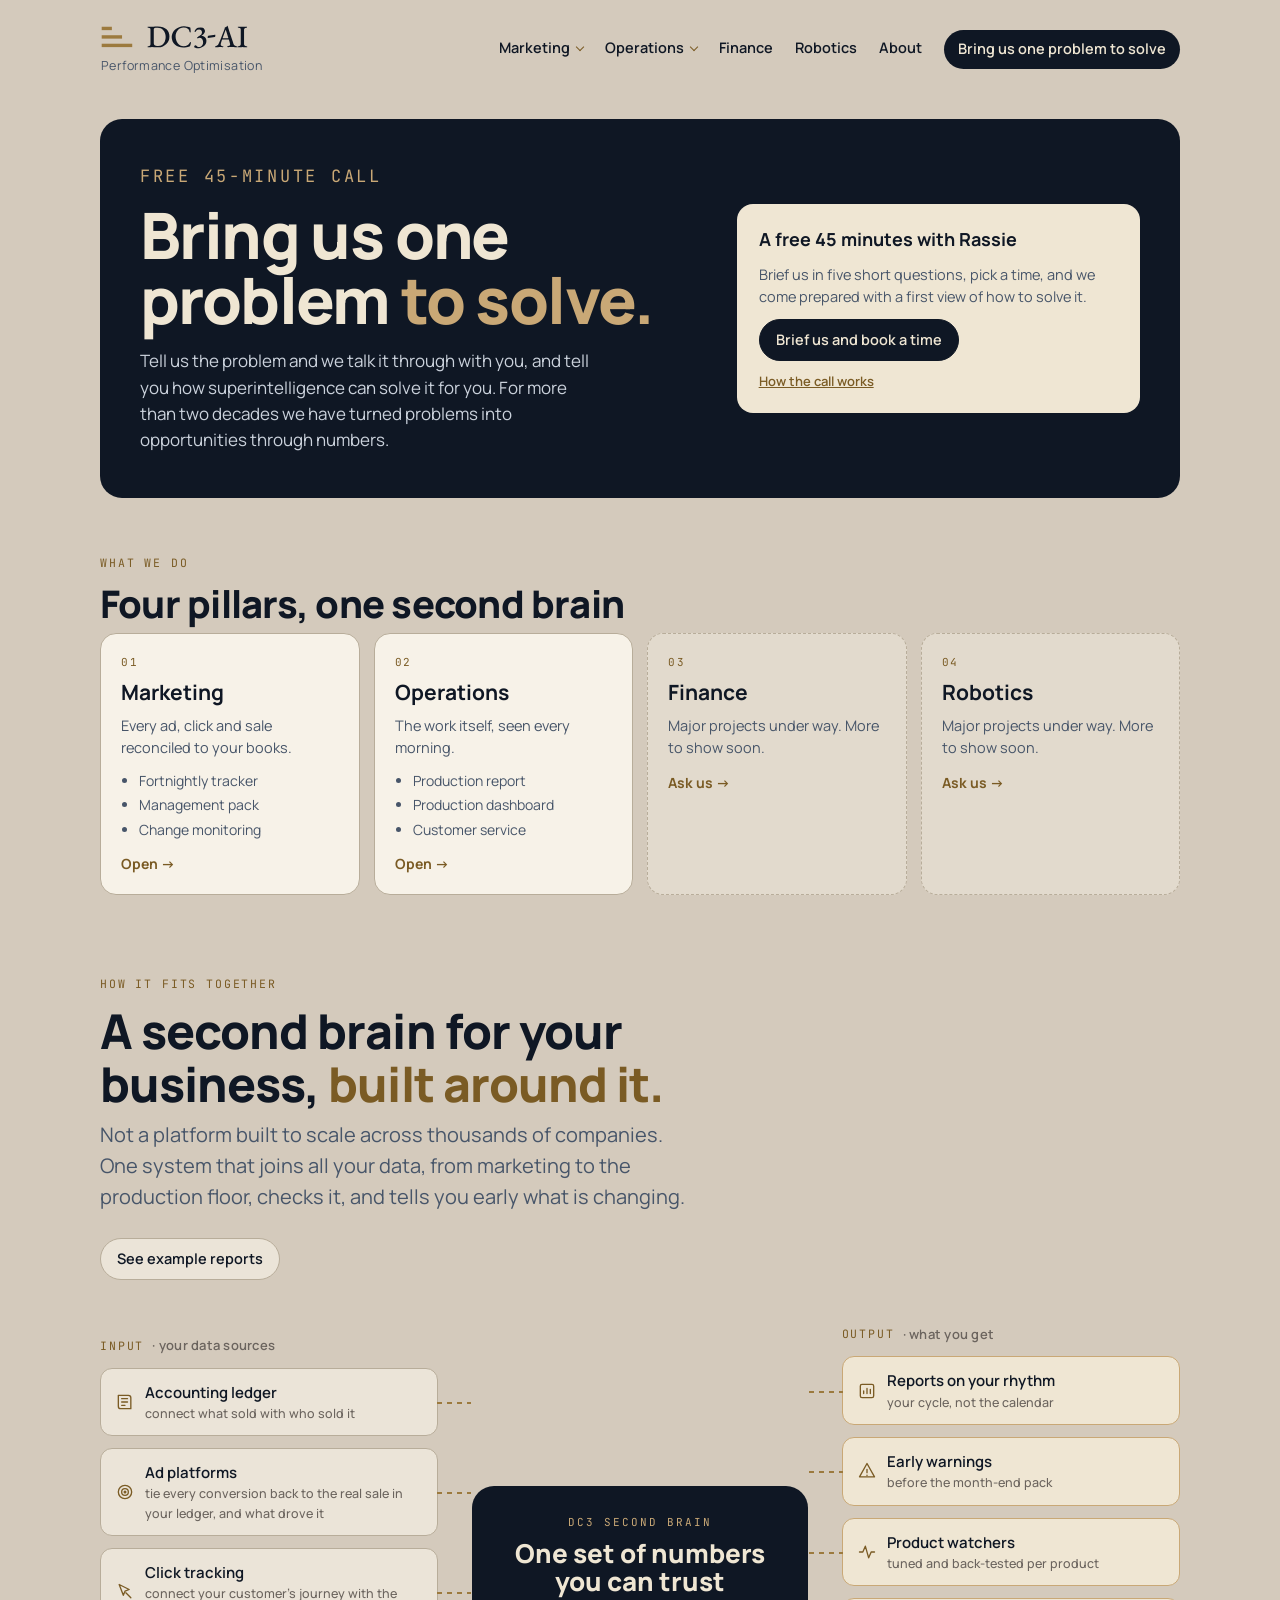
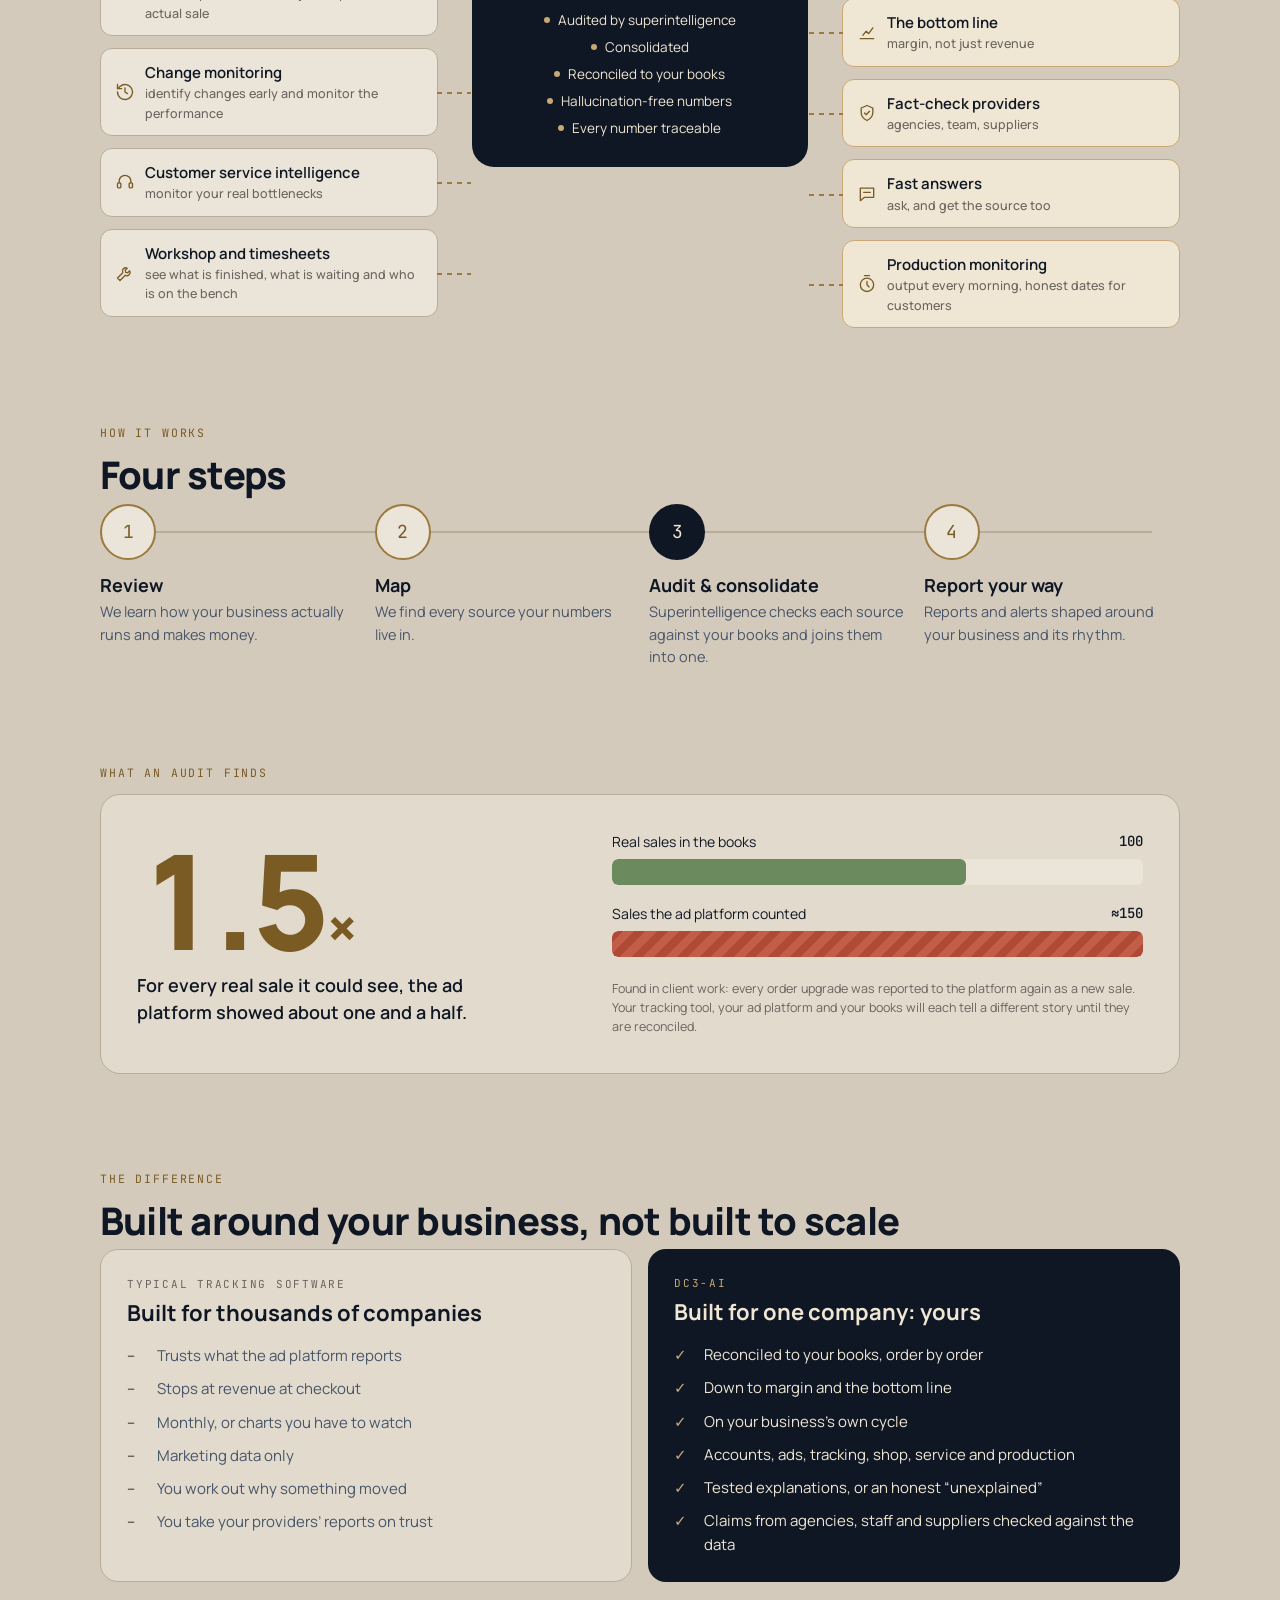
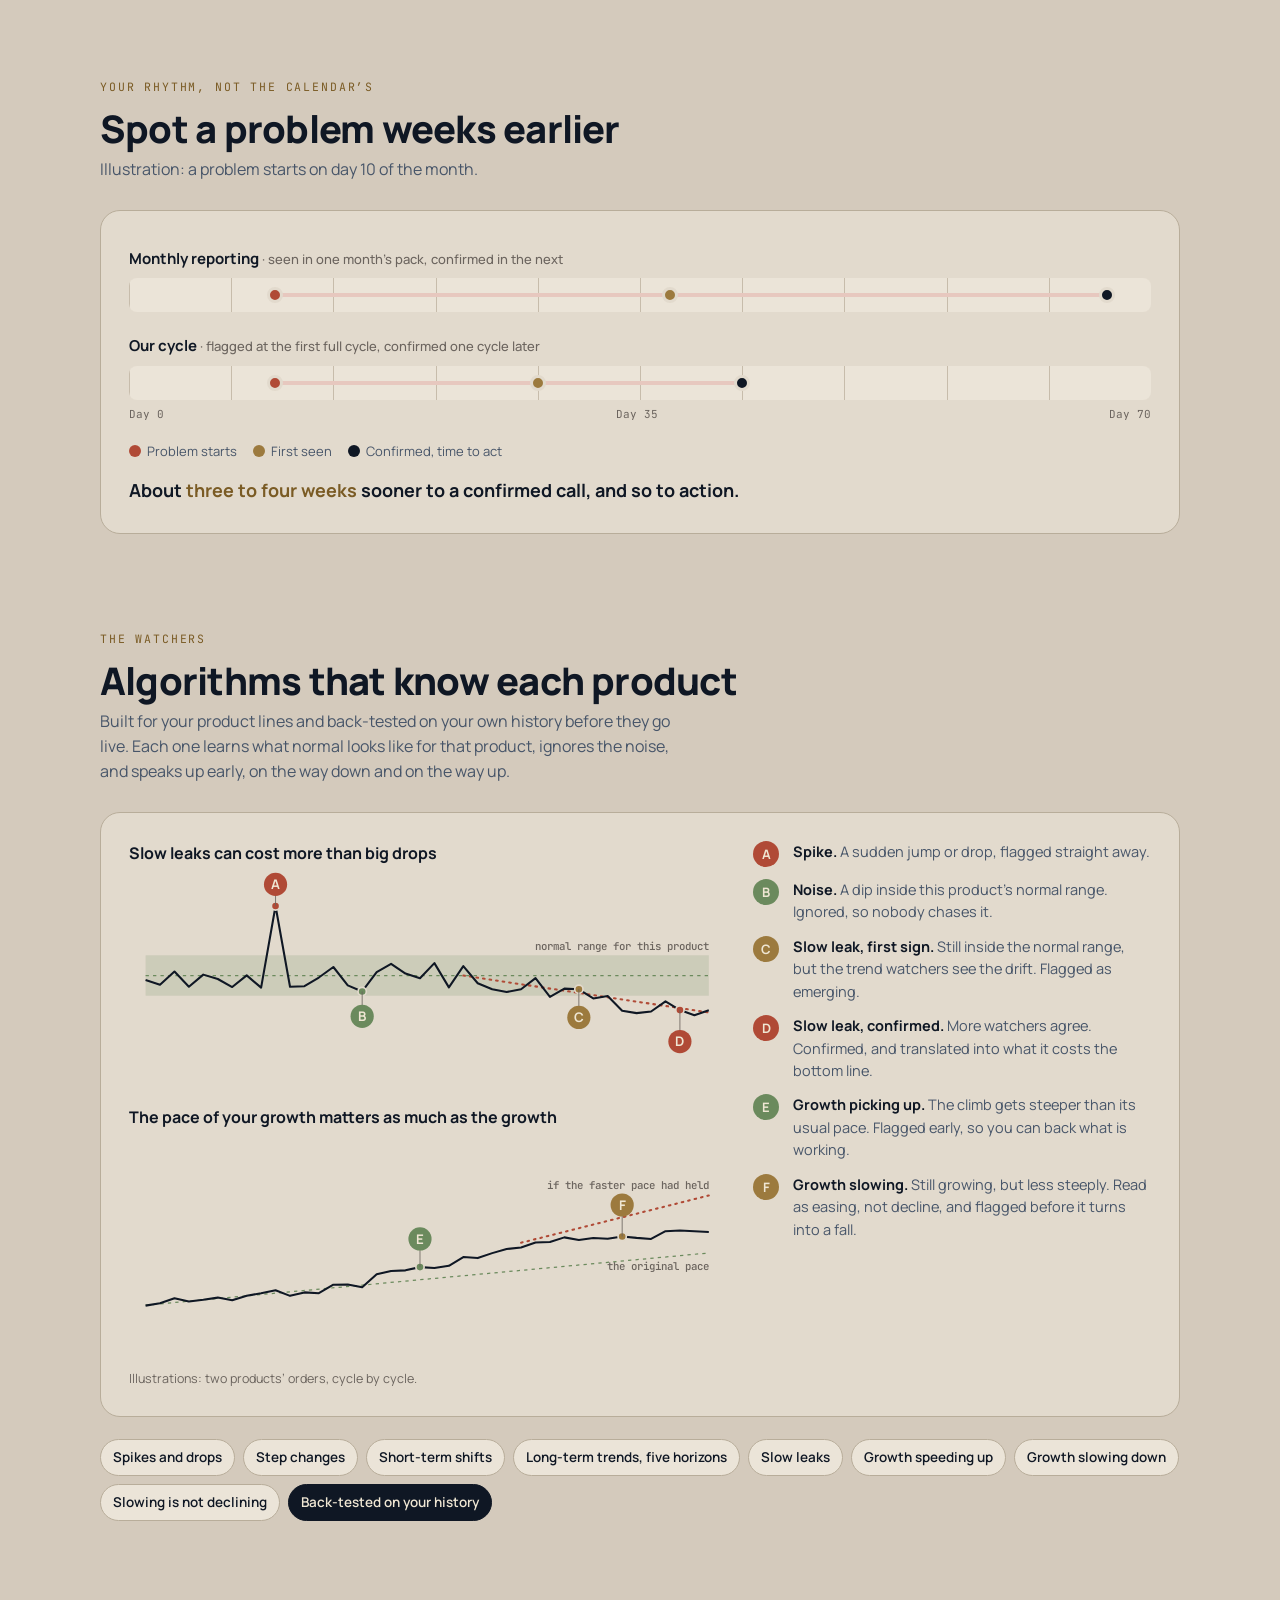
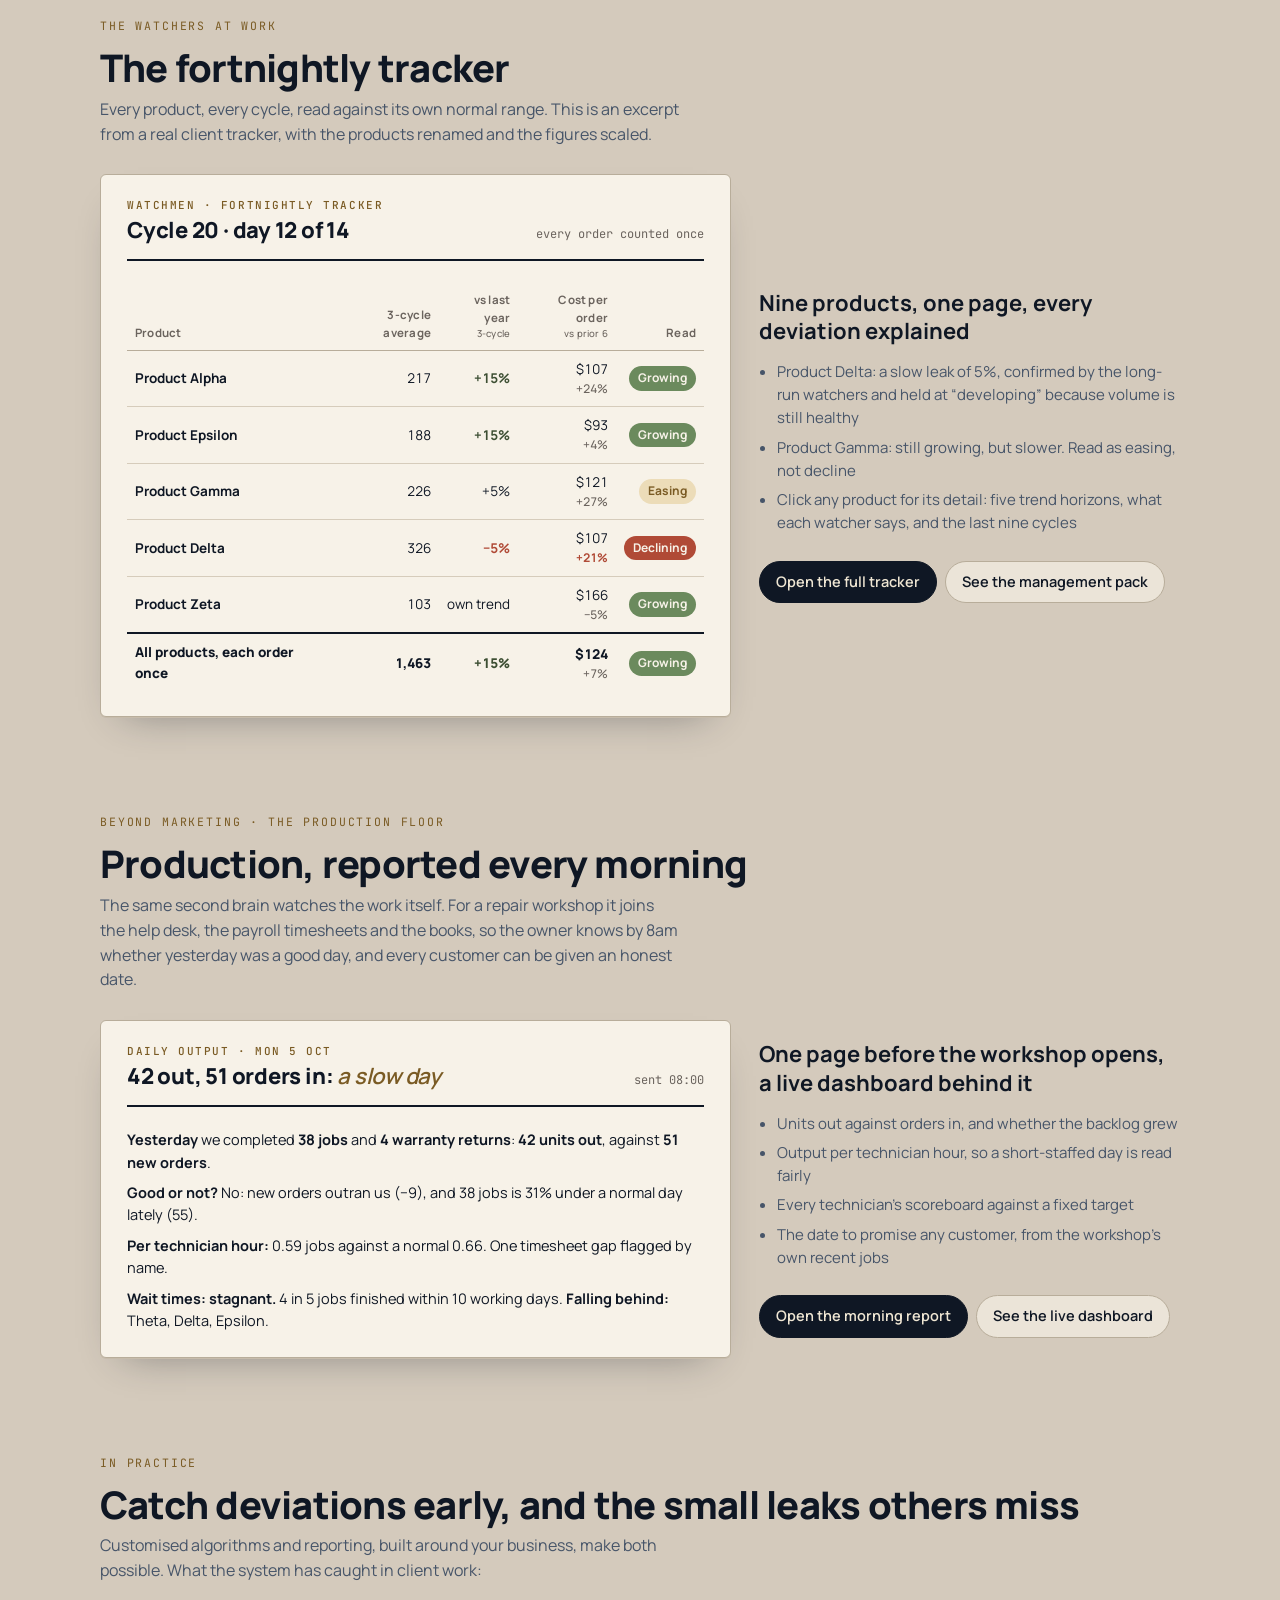
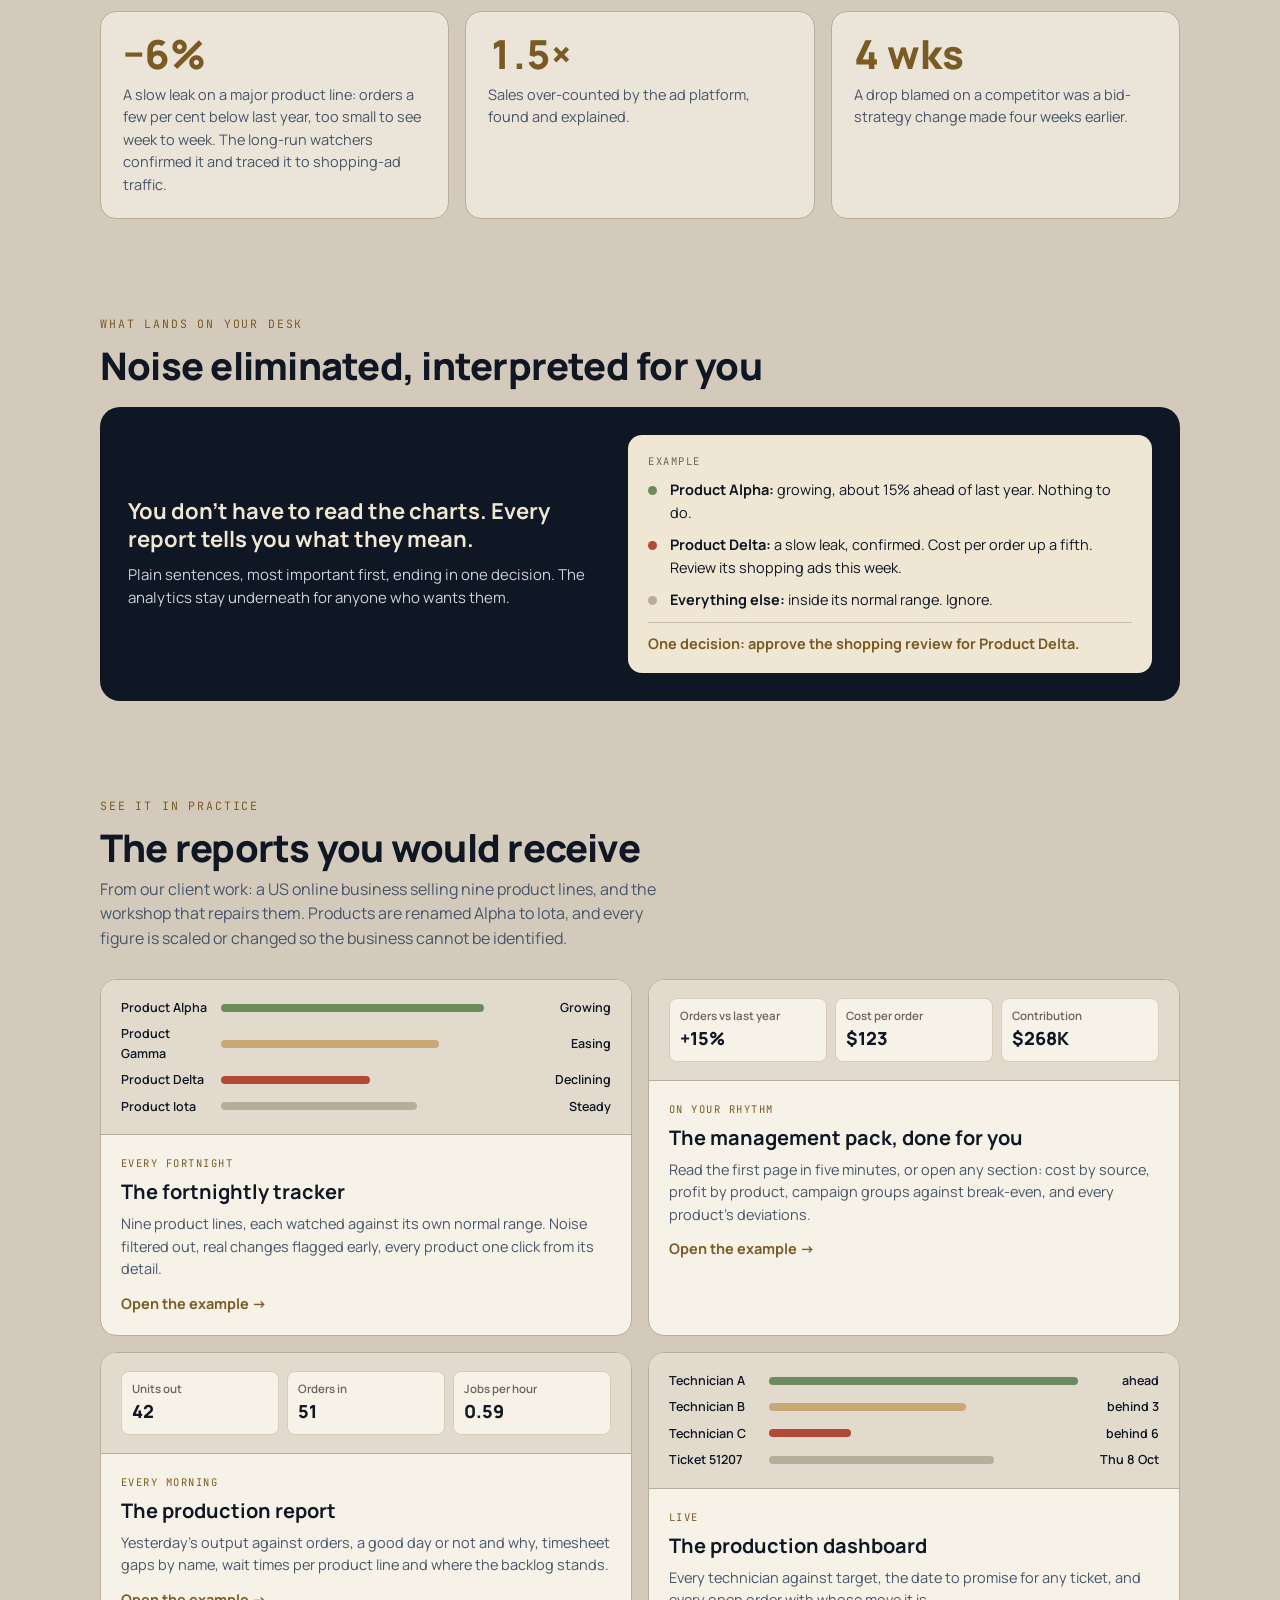
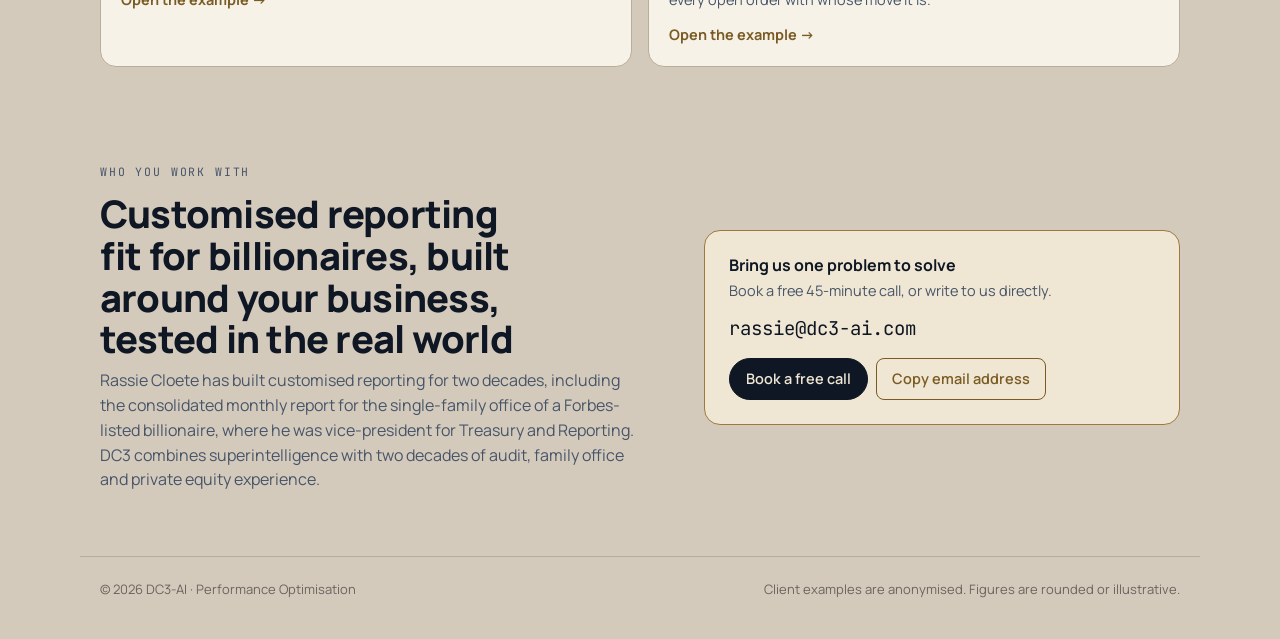
==== commit 2019e91a: "Publish site from dc3-web-and-brand@fd98537" ====
--- a/index.html
+++ b/index.html
@@ -9,7 +9,7 @@
 <link rel="preconnect" href="https://fonts.googleapis.com">
 <link rel="preconnect" href="https://fonts.gstatic.com" crossorigin>
 <link href="https://fonts.googleapis.com/css2?family=Manrope:wght@400;500;600;700;800&family=JetBrains+Mono:wght@400;500&display=swap" rel="stylesheet">
-<link rel="stylesheet" href="assets/site.css?v=7ef8f70d">
+<link rel="stylesheet" href="assets/site.css?v=041a8ccd">
 </head>
 <body>
 <header class="site-head">
--- a/assets/site.css
+++ b/assets/site.css
@@ -86,7 +86,7 @@
 .col.in .node::after { left: 100%; }
 .col.out .node::before { right: 100%; }
 @keyframes flow { to { background-position: 10px 0; } }
-.core { background: var(--ink); color: var(--cream); border-radius: 22px; padding: 28px 22px; text-align: center; box-shadow: 0 0 0 8px rgba(156,122,62,.18), 0 0 0 16px rgba(156,122,62,.08); }
+.core { background: var(--ink); color: var(--cream); border-radius: 22px; padding: 28px 22px; text-align: center; }
 .core .k { font-family: var(--font-mono); font-size: 11px; letter-spacing: .18em; text-transform: uppercase; color: var(--brass-soft); }
 .core .t { font-size: 26px; font-weight: 800; line-height: 1.1; margin: 8px 0 14px; }
 .core ul { list-style: none; margin: 0; padding: 0; display: grid; gap: 6px; font-size: 13.5px; }
@@ -339,7 +339,7 @@
 }
 
 /* ---------- "Bring us one problem to solve" ---------- */
-.slogan { margin-top: 96px; display: grid; grid-template-columns: minmax(0, 1.4fr) minmax(0, 1fr); gap: 32px; align-items: center; background: var(--ink); color: var(--cream); border-radius: 22px; padding: 44px 40px; box-shadow: 0 0 0 8px rgba(156,122,62,.18); }
+.slogan { margin-top: 96px; display: grid; grid-template-columns: minmax(0, 1.4fr) minmax(0, 1fr); gap: 32px; align-items: center; background: var(--ink); color: var(--cream); border-radius: 22px; padding: 44px 40px; }
 .slogan .eyebrow { color: var(--brass-soft); }
 .slogan h2 { font-size: clamp(32px, 5vw, 52px); line-height: 1.04; margin: 0 0 14px; }
 .slogan h2 em { color: var(--brass-soft); }
